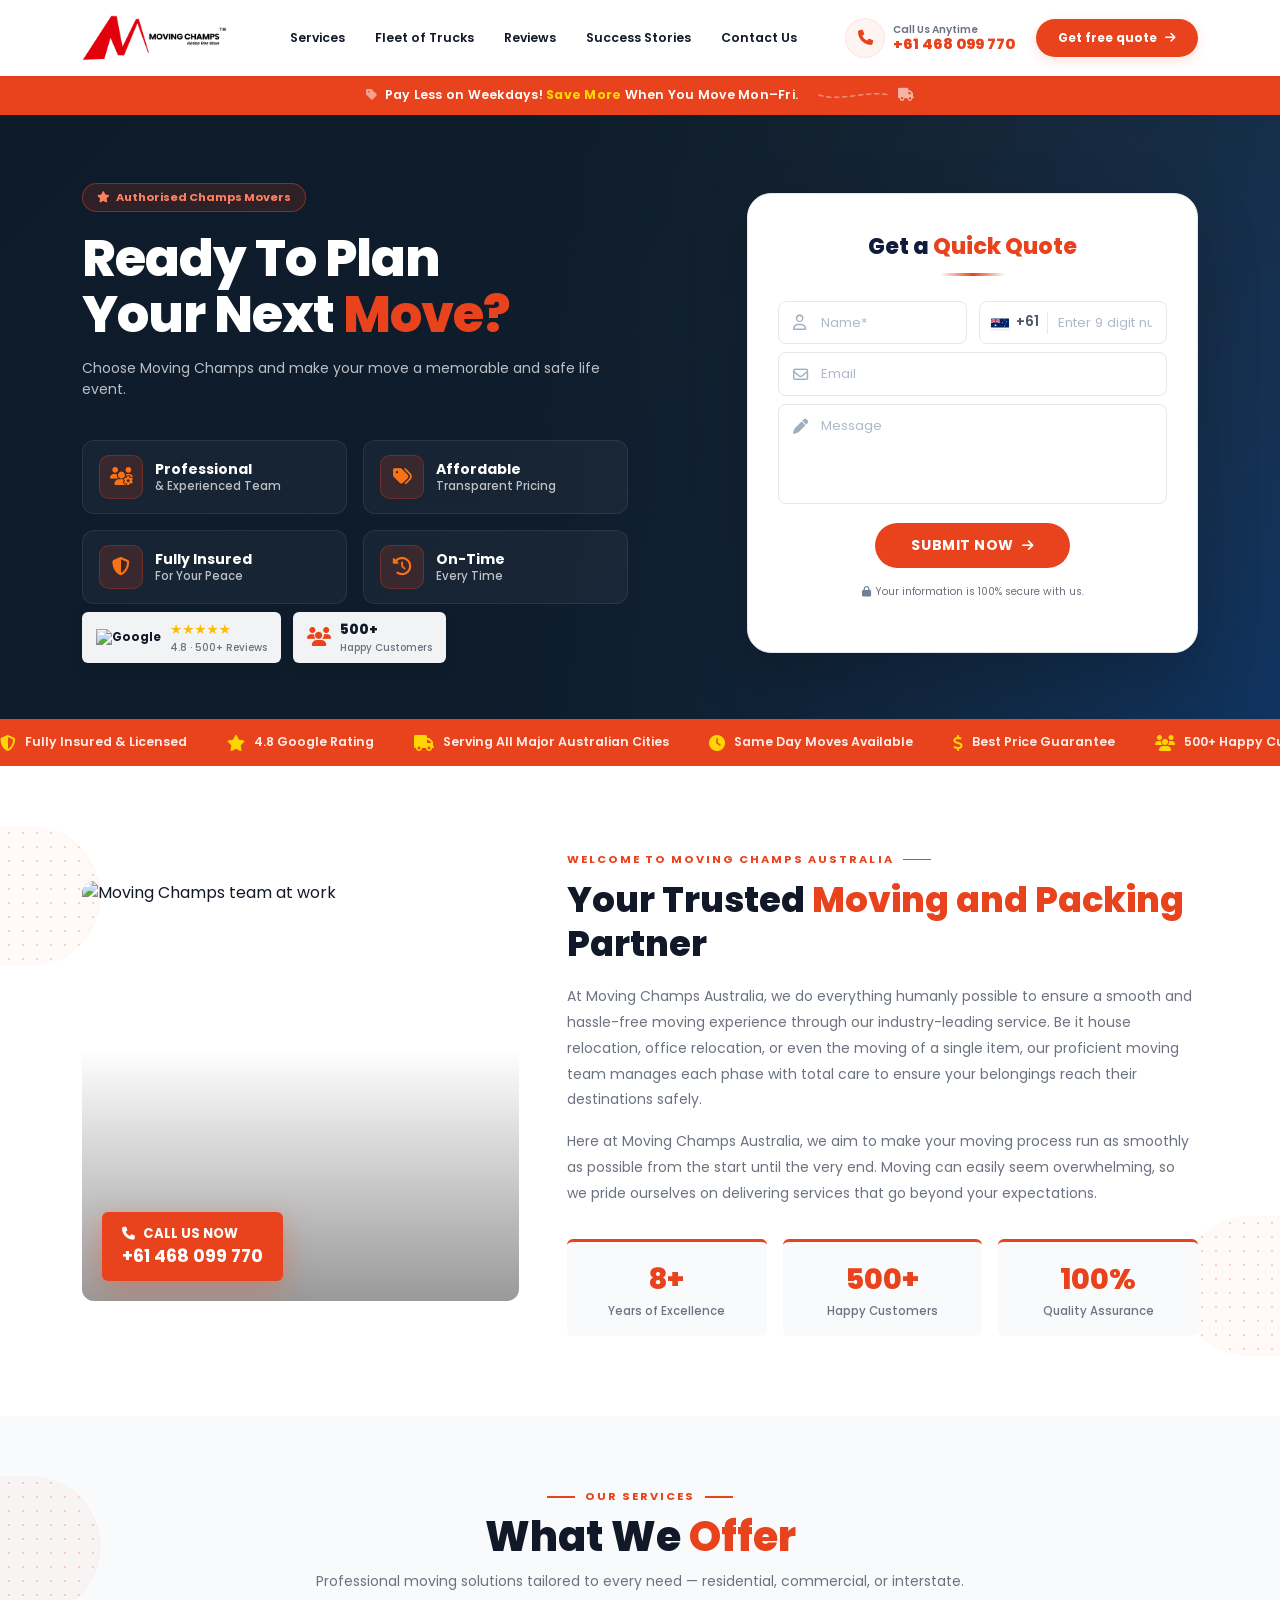
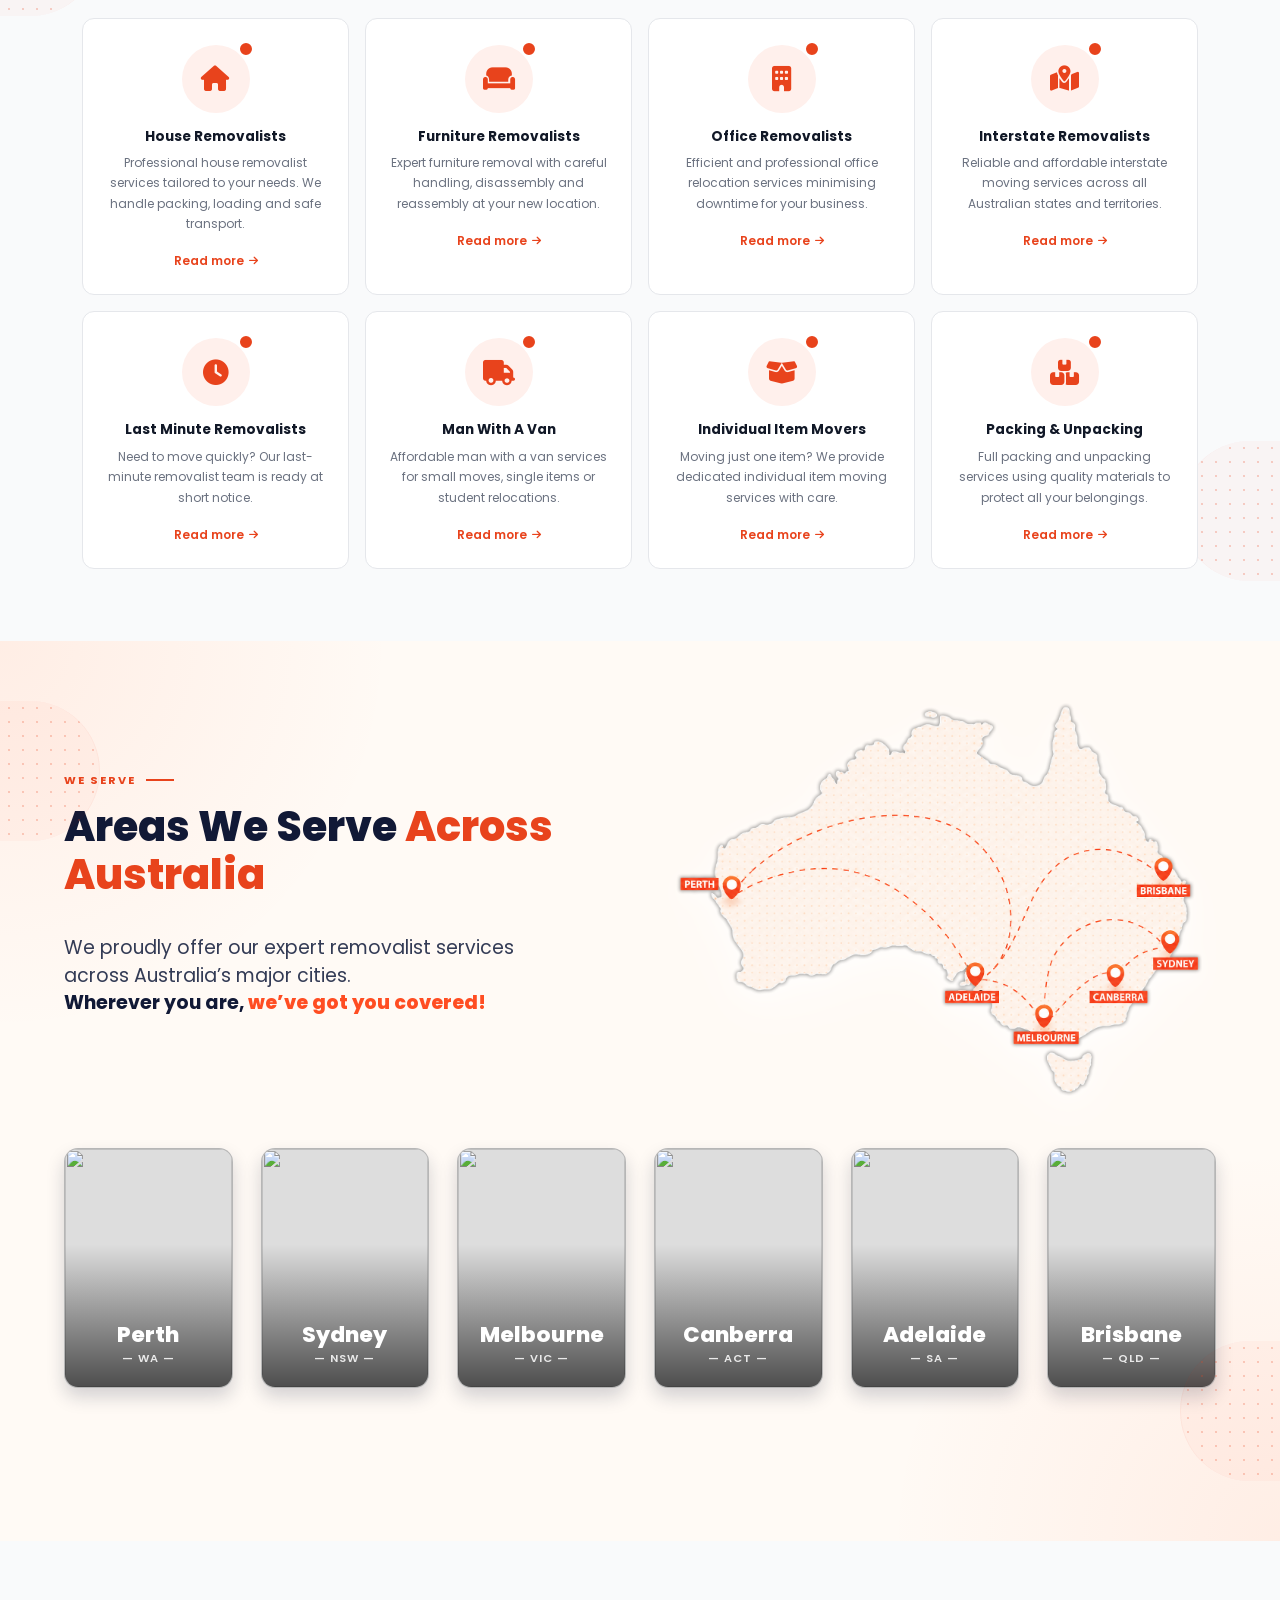
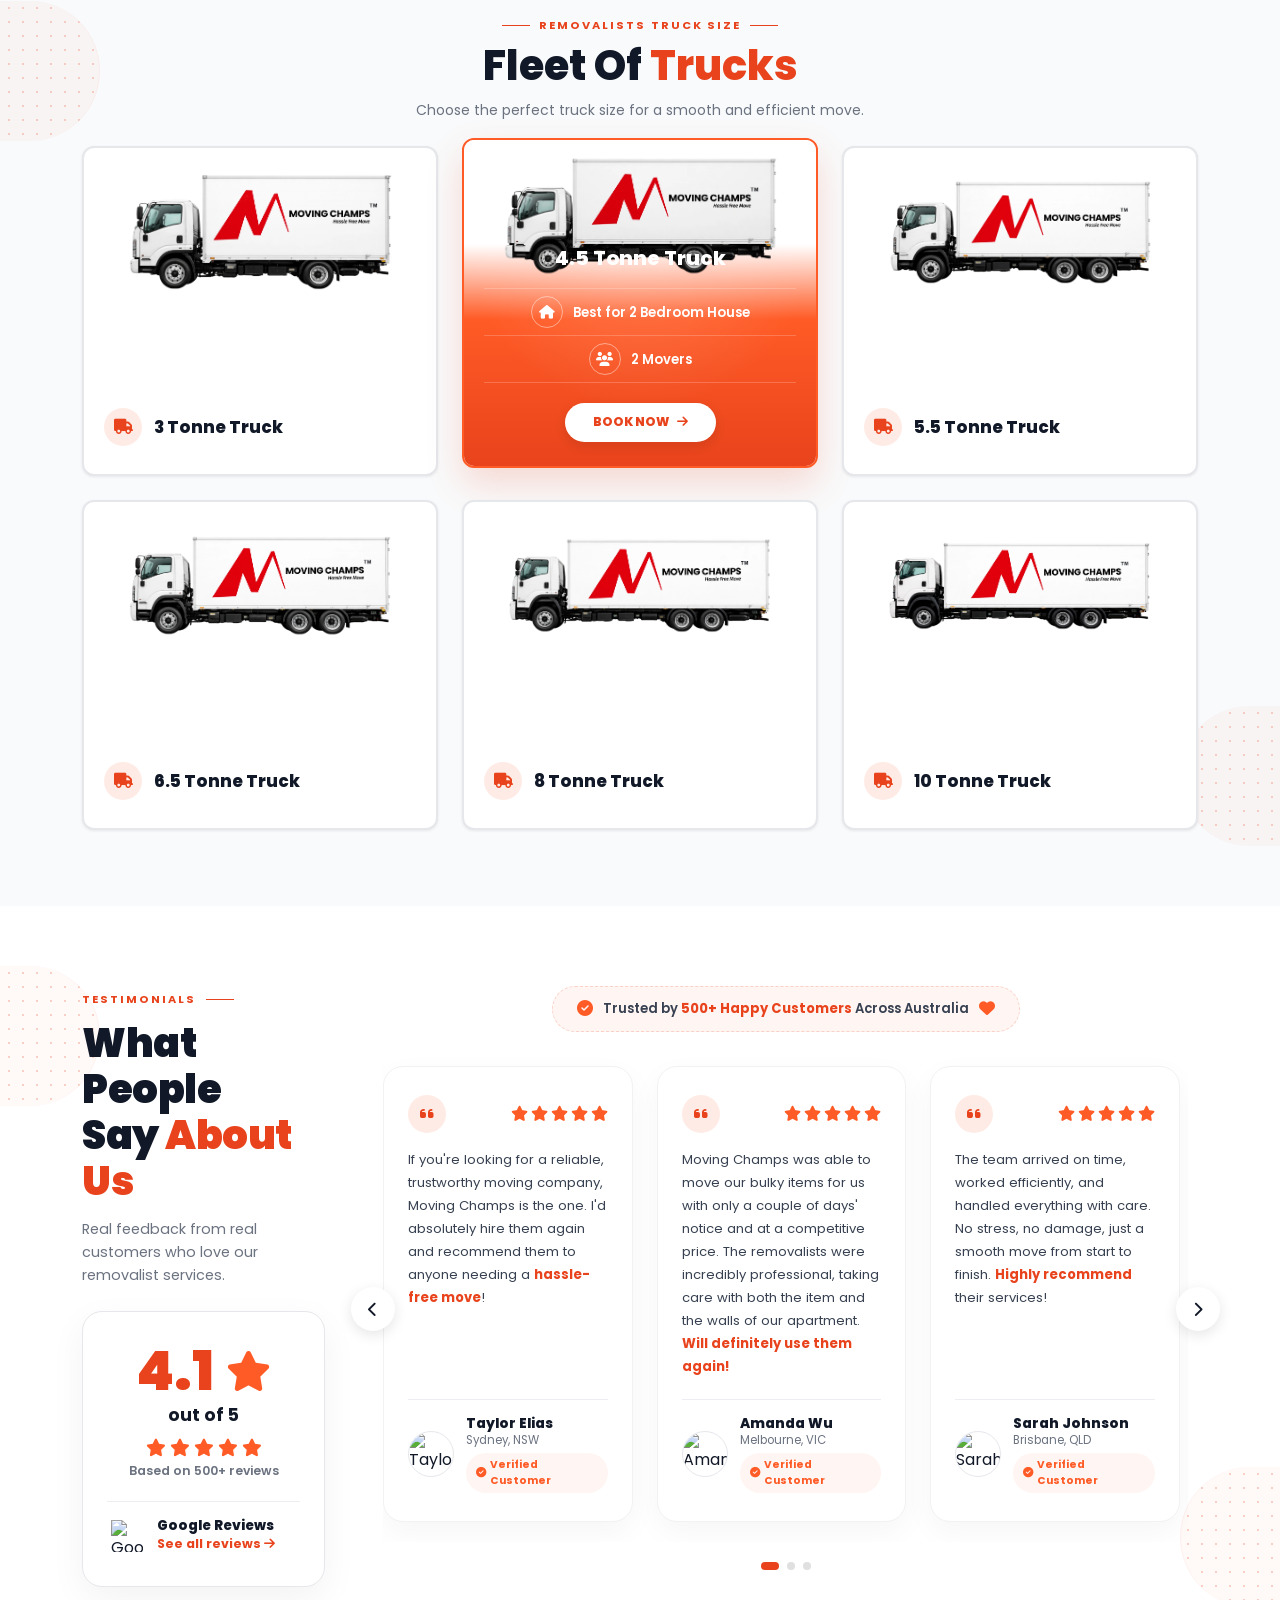
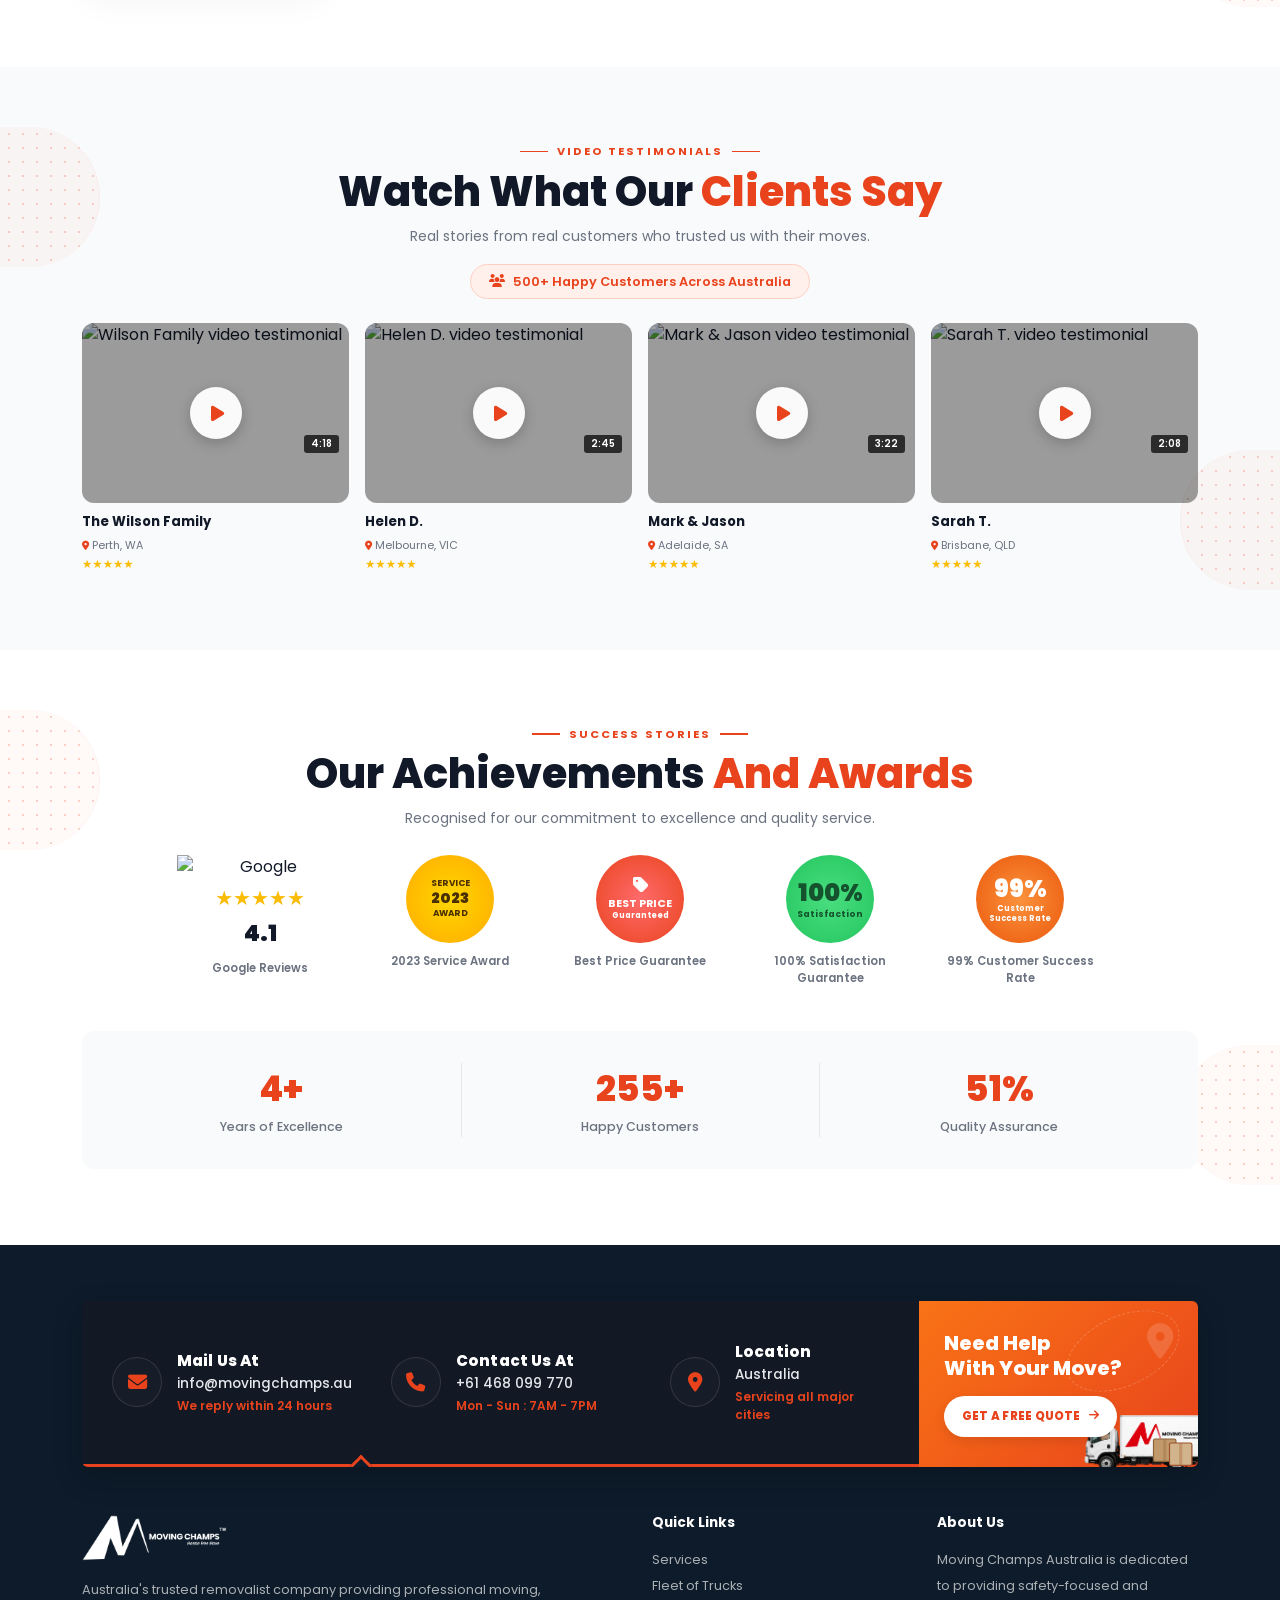
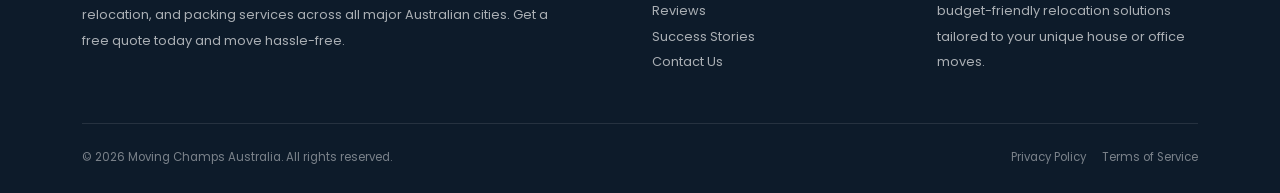
==== index.html @ 4d4d88d2 "Initial commit of static website for GitHub Pages" ====
<!DOCTYPE html>
<html lang="en" data-bs-theme="light">

<head>
  <meta charset="UTF-8">
  <meta name="viewport" content="width=device-width, initial-scale=1.0">
  <meta name="description" content="Moving Champs Australia – Professional removalists across all major Australian cities. Get a free quote today.">

  <title>Moving Champs Australia – Your Trusted Moving &amp; Packing Partner</title>

  <!-- Bootstrap 5.3.3 -->
  <link rel="stylesheet" href="https://cdnjs.cloudflare.com/ajax/libs/bootstrap/5.3.3/css/bootstrap.min.css">
  <!-- Font Awesome 6.5.2 -->
  <link rel="stylesheet" href="https://cdnjs.cloudflare.com/ajax/libs/font-awesome/6.5.2/css/all.min.css">
  <!-- Google Fonts -->
  <link rel="preconnect" href="https://fonts.googleapis.com">
  <link rel="preconnect" href="https://fonts.gstatic.com" crossorigin>
  <link
    href="https://fonts.googleapis.com/css2?family=Poppins:wght@300;400;500;600;700;800;900&family=Dancing+Script:wght@700&display=swap"
    rel="stylesheet">
  <!-- Site Stylesheet -->
  <link rel="stylesheet" href="assets/styles.css?v=1781495757">
</head>

<body>

  <!-- ── MAIN NAVBAR ───────────────────────────────────────── -->
  <nav class="navbar navbar-expand-lg site-nav" id="siteNav">
    <div class="container">

      <!-- Brand -->
      <a class="navbar-brand" href="index.html" aria-label="Moving Champs Home">
        <img src="assets/images/logo.png" alt="Moving Champs" class="site-logo">
      </a>

      <!-- Mobile toggler -->
      <button class="navbar-toggler border-0 shadow-none" type="button" data-bs-toggle="collapse"
        data-bs-target="#mainNav" aria-controls="mainNav" aria-expanded="false" aria-label="Toggle navigation">
        <span class="navbar-toggler-icon"></span>
      </button>

      <!-- Nav links -->
      <div class="collapse navbar-collapse" id="mainNav">
        <ul class="navbar-nav mx-auto gap-1">
          <li class="nav-item">
            <a class="nav-link" href="#services">Services</a>
          </li>
          <li class="nav-item"><a class="nav-link" href="#fleet">Fleet of Trucks</a></li>
          <li class="nav-item"><a class="nav-link" href="#reviews">Reviews</a></li>
          <li class="nav-item"><a class="nav-link" href="#success-stories">Success Stories</a></li>
          <li class="nav-item"><a class="nav-link" href="contact.html">Contact Us</a></li>
        </ul>

        <!-- Phone + CTA Widget -->
        <div class="d-flex align-items-center gap-3 mt-3 mt-lg-0">
          <!-- Phone widget -->
          <div class="nav-phone-widget d-flex align-items-center gap-2">
            <div class="phone-circle">
              <i class="fa-solid fa-phone"></i>
            </div>
            <div class="phone-details">
              <span class="phone-label">Call Us Anytime</span>
              <a href="tel:+61468099770" class="phone-number">+61 468 099 770</a>
            </div>
          </div>

          <!-- Get quote button -->
          <a href="#" class="btn-nav-quote">
            Get free quote <i class="fa-solid fa-arrow-right"></i>
          </a>
        </div>
      </div>

    </div>
  </nav>

  <!-- ── TOP ANNOUNCEMENT BAR ──────────────────────────────── -->
  <div class="top-bar">
    <div class="container d-flex justify-content-center align-items-center gap-3 position-relative">
      <div class="announcement-text d-flex align-items-center gap-2">
        <i class="fa-solid fa-tag text-white-50"></i>
        <span>Pay Less on Weekdays! <span class="highlight">Save More</span> When You Move Mon–Fri.</span>
      </div>
      <div class="announcement-truck-trail d-none d-md-flex align-items-center">
        <svg width="80" height="15" viewBox="0 0 80 15" fill="none" xmlns="http://www.w3.org/2000/svg">
          <path d="M5,7 C25,14 55,2 75,7" stroke="rgba(255,255,255,0.4)" stroke-width="1.5" stroke-linecap="round"
            stroke-dasharray="4 4" />
        </svg>
        <i class="fa-solid fa-truck text-white ms-1" style="font-size: 0.8rem; opacity: 0.6;"></i>
      </div>
    </div>
  </div>
<!-- ── HERO ── -->
<section class="hero" aria-label="Hero">
  <div class="container">
    <div class="row align-items-center g-4">
      <!-- Left column -->
      <div class="col-lg-6">
        <div class="hero-badge"><i class="fas fa-star"></i> Authorised Champs Movers</div>
        <h1 class="hero-title">Ready To Plan<br>Your Next <span class="accent">Move?</span></h1>
        <p class="hero-subtitle">Choose Moving Champs and make your move a memorable and safe life event.</p>

        <!-- Features Row at the Bottom -->
        <div class="hero-features-row ">
          <div class="row g-3 mb-2">
            <!-- Feature 1: Professional -->
            <div class="col-12 col-sm-6">
              <div class="hero-feature-card">
                <div class="feature-card-icon"><i class="fa-solid fa-users-gear"></i></div>
                <div class="feature-card-text">
                  <span class="feature-title">Professional</span>
                  <span class="feature-sub">&amp; Experienced Team</span>
                </div>
              </div>
            </div>

            <!-- Feature 2: Affordable -->
            <div class="col-12 col-sm-6">
              <div class="hero-feature-card">
                <div class="feature-card-icon"><i class="fa-solid fa-tags"></i></div>
                <div class="feature-card-text">
                  <span class="feature-title">Affordable</span>
                  <span class="feature-sub">Transparent Pricing</span>
                </div>
              </div>
            </div>

            <!-- Feature 3: Fully Insured -->
            <div class="col-12 col-sm-6">
              <div class="hero-feature-card">
                <div class="feature-card-icon"><i class="fa-solid fa-shield-halved"></i></div>
                <div class="feature-card-text">
                  <span class="feature-title">Fully Insured</span>
                  <span class="feature-sub">For Your Peace</span>
                </div>
              </div>
            </div>

            <!-- Feature 4: On-Time -->
            <div class="col-12 col-sm-6">
              <div class="hero-feature-card">
                <div class="feature-card-icon"><i class="fa-solid fa-clock-rotate-left"></i></div>
                <div class="feature-card-text">
                  <span class="feature-title">On-Time</span>
                  <span class="feature-sub">Every Time</span>
                </div>
              </div>
            </div>
          </div>
        </div>

        <div class="hero-badges-row">
          <div class="g-badge">
            <img
              src="https://upload.wikimedia.org/wikipedia/commons/thumb/2/2f/Google_2015_logo.svg/120px-Google_2015_logo.svg.png"
              height="17" alt="Google" loading="lazy">
            <div>
              <div class="stars">★★★★★</div>
              <div class="label">4.8 · 500+ Reviews</div>
            </div>
          </div>
          <div class="g-badge">
            <i class="fas fa-users" style="color:var(--clr-primary);font-size:1.2rem;"></i>
            <div>
              <div style="font-size:.85rem;font-weight:800;">500+</div>
              <div class="label">Happy Customers</div>
            </div>
          </div>
        </div>
      </div>

      <!-- Quote card -->
      <div class="col-lg-5 offset-lg-1">
        <div class="quote-card">
          <div class="quote-card-title">Get a <span>Quick Quote</span></div>

          <div class="q-grid-2 mb-2">
            <!-- Name Field -->
            <div class="q-input-group">
              <span class="q-icon"><i class="fa-regular fa-user"></i></span>
              <input type="text" class="q-field" placeholder="Name*" required>
            </div>

            <!-- Phone Field with prefix -->
            <div class="q-input-group q-phone-group">
              <div class="q-phone-prefix">
                <img class="country-flag" src="assets/images/flag-au.svg" alt="AU" width="18" height="12">
                <span class="country-code">+61</span>
              </div>
              <input type="tel" class="q-field" placeholder="Enter 9 digit number" required>
            </div>
          </div>

          <!-- Email Field -->
          <div class="q-input-group mb-2">
            <span class="q-icon"><i class="fa-regular fa-envelope"></i></span>
            <input type="email" class="q-field" placeholder="Email">
          </div>

          <!-- Message Field -->
          <div class="q-input-group q-textarea-group mb-2">
            <span class="q-icon"><i class="fa-solid fa-pen"></i></span>
            <textarea class="q-field q-textarea" placeholder="Message"></textarea>
          </div>

          <!-- Submit Button Centered -->
          <div style="text-align: center; margin-top: 15px;">
            <button class="btn-submit">SUBMIT NOW <i class="fa-solid fa-arrow-right"></i></button>
          </div>

          <p class="form-note mt-3"><i class="fa-solid fa-lock me-1"></i>Your information is 100% secure with us.</p>
        </div>
      </div>
    </div><!-- /.row -->



  </div>
</section><!-- ── TRUST STRIP (marquee) ── -->
<div class="trust-strip" aria-hidden="true">
  <div class="trust-strip-inner" id="trustStrip">
    <span class="trust-item"><i class="fas fa-shield-alt"></i> Fully Insured &amp; Licensed</span>
    <span class="trust-item"><i class="fas fa-star"></i> 4.8 Google Rating</span>
    <span class="trust-item"><i class="fas fa-truck"></i> Serving All Major Australian Cities</span>
    <span class="trust-item"><i class="fas fa-clock"></i> Same Day Moves Available</span>
    <span class="trust-item"><i class="fas fa-dollar-sign"></i> Best Price Guarantee</span>
    <span class="trust-item"><i class="fas fa-users"></i> 500+ Happy Customers</span>
    <span class="trust-item"><i class="fas fa-calendar-check"></i> 8+ Years of Excellence</span>
    <!-- duplicate for seamless loop -->
    <span class="trust-item"><i class="fas fa-shield-alt"></i> Fully Insured &amp; Licensed</span>
    <span class="trust-item"><i class="fas fa-star"></i> 4.8 Google Rating</span>
    <span class="trust-item"><i class="fas fa-truck"></i> Serving All Major Australian Cities</span>
    <span class="trust-item"><i class="fas fa-clock"></i> Same Day Moves Available</span>
    <span class="trust-item"><i class="fas fa-dollar-sign"></i> Best Price Guarantee</span>
    <span class="trust-item"><i class="fas fa-users"></i> 500+ Happy Customers</span>
    <span class="trust-item"><i class="fas fa-calendar-check"></i> 8+ Years of Excellence</span>
  </div>
</div>

<!-- ── ABOUT ── -->
<section class="about-section" id="about">
  <div class="container">
    <div class="row align-items-center g-5">
      <div class="col-lg-5 reveal">
        <div class="about-img-wrap">
          <img src="https://images.unsplash.com/photo-1600518464441-9154a4dea21b?w=700&q=80" alt="Moving Champs team at work" loading="lazy">
          <div class="about-img-overlay"></div>
          <div class="call-badge">
            <i class="fas fa-phone me-2"></i>CALL US NOW<br>
            <span>+61 468 099 770</span>
          </div>
        </div>
      </div>
 
      <div class="col-lg-7 reveal reveal-delay-1">
        <div class="about-eyebrow">Welcome to Moving Champs Australia</div>
        <h2 class="about-title">Your Trusted <span>Moving and Packing</span> Partner</h2>
        <p class="about-text mb-3">At Moving Champs Australia, we do everything humanly possible to ensure a smooth and hassle-free moving experience through our industry-leading service. Be it house relocation, office relocation, or even the moving of a single item, our proficient moving team manages each phase with total care to ensure your belongings reach their destinations safely.</p>
        <p class="about-text">Here at Moving Champs Australia, we aim to make your moving process run as smoothly as possible from the start until the very end. Moving can easily seem overwhelming, so we pride ourselves on delivering services that go beyond your expectations.</p>
 
        <div class="row g-3 mt-3">
          <div class="col-4">
            <div class="about-stat">
              <div class="about-stat-num">8+</div>
              <div class="about-stat-label">Years of Excellence</div>
            </div>
          </div>
          <div class="col-4">
            <div class="about-stat">
              <div class="about-stat-num">500+</div>
              <div class="about-stat-label">Happy Customers</div>
            </div>
          </div>
          <div class="col-4">
            <div class="about-stat">
              <div class="about-stat-num">100%</div>
              <div class="about-stat-label">Quality Assurance</div>
            </div>
          </div>
        </div>
      </div>
    </div>
  </div>
</section>


<!-- ── SERVICES ── -->
<section class="services-section" id="services">
  <div class="container">
    <div class="eyebrow mb-2 reveal">OUR SERVICES</div>
    <h2 class="section-heading text-center mb-2 reveal reveal-delay-1">What We <span style="color:var(--clr-primary);">Offer</span></h2>
    <p class="section-sub text-center mb-4 reveal reveal-delay-2">Professional moving solutions tailored to every need — residential, commercial, or interstate.</p>
 
    <div class="row g-3">
      <div class="col-6 col-md-3 reveal reveal-delay-1">
        <div class="service-card">
          <div class="service-icon-wrap"><i class="fas fa-home"></i></div>
          <h6>House Removalists</h6>
          <p>Professional house removalist services tailored to your needs. We handle packing, loading and safe transport.</p>
          <a href="#" class="read-more">Read more <i class="fas fa-arrow-right"></i></a>
        </div>
      </div>
      <div class="col-6 col-md-3 reveal reveal-delay-2">
        <div class="service-card">
          <div class="service-icon-wrap"><i class="fas fa-couch"></i></div>
          <h6>Furniture Removalists</h6>
          <p>Expert furniture removal with careful handling, disassembly and reassembly at your new location.</p>
          <a href="#" class="read-more">Read more <i class="fas fa-arrow-right"></i></a>
        </div>
      </div>
      <div class="col-6 col-md-3 reveal reveal-delay-3">
        <div class="service-card">
          <div class="service-icon-wrap"><i class="fas fa-building"></i></div>
          <h6>Office Removalists</h6>
          <p>Efficient and professional office relocation services minimising downtime for your business.</p>
          <a href="#" class="read-more">Read more <i class="fas fa-arrow-right"></i></a>
        </div>
      </div>
      <div class="col-6 col-md-3 reveal reveal-delay-4">
        <div class="service-card">
          <div class="service-icon-wrap"><i class="fas fa-map-marked-alt"></i></div>
          <h6>Interstate Removalists</h6>
          <p>Reliable and affordable interstate moving services across all Australian states and territories.</p>
          <a href="#" class="read-more">Read more <i class="fas fa-arrow-right"></i></a>
        </div>
      </div>
      <div class="col-6 col-md-3 reveal reveal-delay-1">
        <div class="service-card">
          <div class="service-icon-wrap"><i class="fas fa-clock"></i></div>
          <h6>Last Minute Removalists</h6>
          <p>Need to move quickly? Our last-minute removalist team is ready at short notice.</p>
          <a href="#" class="read-more">Read more <i class="fas fa-arrow-right"></i></a>
        </div>
      </div>
      <div class="col-6 col-md-3 reveal reveal-delay-2">
        <div class="service-card">
          <div class="service-icon-wrap"><i class="fas fa-truck"></i></div>
          <h6>Man With A Van</h6>
          <p>Affordable man with a van services for small moves, single items or student relocations.</p>
          <a href="#" class="read-more">Read more <i class="fas fa-arrow-right"></i></a>
        </div>
      </div>
      <div class="col-6 col-md-3 reveal reveal-delay-3">
        <div class="service-card">
          <div class="service-icon-wrap"><i class="fas fa-box-open"></i></div>
          <h6>Individual Item Movers</h6>
          <p>Moving just one item? We provide dedicated individual item moving services with care.</p>
          <a href="#" class="read-more">Read more <i class="fas fa-arrow-right"></i></a>
        </div>
      </div>
      <div class="col-6 col-md-3 reveal reveal-delay-4">
        <div class="service-card">
          <div class="service-icon-wrap"><i class="fas fa-boxes"></i></div>
          <h6>Packing &amp; Unpacking</h6>
          <p>Full packing and unpacking services using quality materials to protect all your belongings.</p>
          <a href="#" class="read-more">Read more <i class="fas fa-arrow-right"></i></a>
        </div>
      </div>
    </div>
  </div>
</section>


<!-- ── AREAS WE SERVE ── -->
<section class="areas-section">
  <div class="top">
    <div>
      <div class="areas-eyebrow">WE SERVE</div>

      <h2 class="areas-title">
        Areas We Serve <span style="color:var(--clr-primary);">Across Australia</span>
      </h2>

      <p class="desc">
        We proudly offer our expert removalist services<br>
        across Australia’s major cities.<br>
        <b>Wherever you are, <span>we’ve got you covered!</span></b>
      </p>
    </div>

    <div class="map-wrap">

      <img src="./assets/images/austrailiamap.png">
    </div>
  </div>

  <div class="cards">
    <a href="perth.html" class="card">
      <img src="https://images.unsplash.com/photo-1545044846-351ba102b6d5?auto=format&amp;fit=crop&amp;w=500&amp;q=80">
      <div class="icon"><i class="fa-solid fa-bridge"></i></div>
      <div class="card-content">
        <h3>Perth</h3>
        <p>— WA —</p>
      </div>
    </a>

    <a href="sydney.html" class="card">
      <img
        src="https://images.unsplash.com/photo-1506973035872-a4ec16b8e8d9?auto=format&amp;fit=crop&amp;w=500&amp;q=80">
      <div class="icon"><i class="fa-solid fa-landmark"></i></div>
      <div class="card-content">
        <h3>Sydney</h3>
        <p>— NSW —</p>
      </div>
    </a>

    <a href="melbourne.html" class="card">
      <img src="https://images.unsplash.com/photo-1545044846-351ba102b6d5?auto=format&amp;fit=crop&amp;w=500&amp;q=80">
      <div class="icon"><i class="fa-solid fa-city"></i></div>
      <div class="card-content">
        <h3>Melbourne</h3>
        <p>— VIC —</p>
      </div>
    </a>

    <a href="canberra.html" class="card">
      <img
        src="https://images.unsplash.com/photo-1599202144091-3d3a82f1f0c5?auto=format&amp;fit=crop&amp;w=500&amp;q=80">
      <div class="icon"><i class="fa-solid fa-building-columns"></i></div>
      <div class="card-content">
        <h3>Canberra</h3>
        <p>— ACT —</p>
      </div>
    </a>

    <a href="adelaide.html" class="card">
      <img
        src="https://images.unsplash.com/photo-1583821017783-4333717df070?auto=format&amp;fit=crop&amp;w=500&amp;q=80">
      <div class="icon"><i class="fa-solid fa-building-columns"></i></div>
      <div class="card-content">
        <h3>Adelaide</h3>
        <p>— SA —</p>
      </div>
    </a>

    <a href="brisbane.html" class="card">
      <img
        src="https://images.unsplash.com/photo-1566734904496-9309bb1798da?auto=format&amp;fit=crop&amp;w=500&amp;q=80">
      <div class="icon"><i class="fa-solid fa-bridge"></i></div>
      <div class="card-content">
        <h3>Brisbane</h3>
        <p>— QLD —</p>
      </div>
    </a>
  </div>
</section>

<!-- ── FLEET OF TRUCKS ── -->
<section class="fleet-section" id="fleet">
  <div class="container">
    <div class="eyebrow mb-2 reveal">REMOVALISTS TRUCK SIZE</div>
    <h2 class="section-heading text-center mb-2 reveal reveal-delay-1">Fleet Of <span style="color:var(--clr-primary);">Trucks</span></h2>
    <p class="section-sub text-center mb-4 reveal reveal-delay-2">Choose the perfect truck size for a smooth and efficient move.</p>
 
    <div class="row g-4 justify-content-center">
      <!-- 3 Tonne Truck -->
      <div class="col-12 col-md-6 col-lg-4 reveal reveal-delay-1">
        <div class="truck-card" onclick="selectTruck(this)">
          <div class="truck-img-wrapper">
            <img src="./assets/images/3.5-tonne.webp" class="truck-img" alt="3 Tonne Truck" loading="lazy">
          </div>
          
          <div class="truck-inactive-content">
            <div class="truck-badge"><i class="fas fa-truck"></i></div>
            <h6>3 Tonne Truck</h6>
          </div>

          <div class="truck-active-content">
            <h6>3 Tonne Truck</h6>
            <div class="truck-details-list">
              <div class="truck-detail-item">
                <div class="truck-detail-icon"><i class="fas fa-home"></i></div>
                <span>Best for 1-2 Bedroom Apartment</span>
              </div>
              <div class="truck-detail-item">
                <div class="truck-detail-icon"><i class="fas fa-users"></i></div>
                <span>2 Movers</span>
              </div>
            </div>
            <a href="#" class="btn-book-now">BOOK NOW <i class="fas fa-arrow-right"></i></a>
          </div>
        </div>
      </div>

      <!-- 4.5 Tonne Truck -->
      <div class="col-12 col-md-6 col-lg-4 reveal reveal-delay-2">
        <div class="truck-card active" onclick="selectTruck(this)">
          <div class="truck-img-wrapper">
            <img src="./assets/images/4.5-tonne.webp" class="truck-img" alt="4.5 Tonne Truck" loading="lazy">
          </div>
          
          <div class="truck-inactive-content">
            <div class="truck-badge"><i class="fas fa-truck"></i></div>
            <h6>4.5 Tonne Truck</h6>
          </div>

          <div class="truck-active-content">
            <h6>4.5 Tonne Truck</h6>
            <div class="truck-details-list">
              <div class="truck-detail-item">
                <div class="truck-detail-icon"><i class="fas fa-home"></i></div>
                <span>Best for 2 Bedroom House</span>
              </div>
              <div class="truck-detail-item">
                <div class="truck-detail-icon"><i class="fas fa-users"></i></div>
                <span>2 Movers</span>
              </div>
            </div>
            <a href="#" class="btn-book-now">BOOK NOW <i class="fas fa-arrow-right"></i></a>
          </div>
        </div>
      </div>

      <!-- 5.5 Tonne Truck -->
      <div class="col-12 col-md-6 col-lg-4 reveal reveal-delay-3">
        <div class="truck-card" onclick="selectTruck(this)">
          <div class="truck-img-wrapper">
            <img src="./assets/images/5.5-tonne.webp" class="truck-img" alt="5.5 Tonne Truck" loading="lazy">
          </div>
          
          <div class="truck-inactive-content">
            <div class="truck-badge"><i class="fas fa-truck"></i></div>
            <h6>5.5 Tonne Truck</h6>
          </div>

          <div class="truck-active-content">
            <h6>5.5 Tonne Truck</h6>
            <div class="truck-details-list">
              <div class="truck-detail-item">
                <div class="truck-detail-icon"><i class="fas fa-home"></i></div>
                <span>Best for 2-3 Bedroom House</span>
              </div>
              <div class="truck-detail-item">
                <div class="truck-detail-icon"><i class="fas fa-users"></i></div>
                <span>2-3 Movers</span>
              </div>
            </div>
            <a href="#" class="btn-book-now">BOOK NOW <i class="fas fa-arrow-right"></i></a>
          </div>
        </div>
      </div>

      <!-- 6.5 Tonne Truck -->
      <div class="col-12 col-md-6 col-lg-4 reveal reveal-delay-4">
        <div class="truck-card" onclick="selectTruck(this)">
          <div class="truck-img-wrapper">
            <img src="./assets/images/6.5-tonne.webp" class="truck-img" alt="6.5 Tonne Truck" loading="lazy">
          </div>
          
          <div class="truck-inactive-content">
            <div class="truck-badge"><i class="fas fa-truck"></i></div>
            <h6>6.5 Tonne Truck</h6>
          </div>

          <div class="truck-active-content">
            <h6>6.5 Tonne Truck</h6>
            <div class="truck-details-list">
              <div class="truck-detail-item">
                <div class="truck-detail-icon"><i class="fas fa-home"></i></div>
                <span>Best for 3 Bedroom House</span>
              </div>
              <div class="truck-detail-item">
                <div class="truck-detail-icon"><i class="fas fa-users"></i></div>
                <span>3 Movers</span>
              </div>
            </div>
            <a href="#" class="btn-book-now">BOOK NOW <i class="fas fa-arrow-right"></i></a>
          </div>
        </div>
      </div>

      <!-- 8 Tonne Truck -->
      <div class="col-12 col-md-6 col-lg-4 reveal reveal-delay-1">
        <div class="truck-card" onclick="selectTruck(this)">
          <div class="truck-img-wrapper">
            <img src="./assets/images/8.5-tonne.webp" class="truck-img" alt="8 Tonne Truck" loading="lazy">
          </div>
          
          <div class="truck-inactive-content">
            <div class="truck-badge"><i class="fas fa-truck"></i></div>
            <h6>8 Tonne Truck</h6>
          </div>

          <div class="truck-active-content">
            <h6>8 Tonne Truck</h6>
            <div class="truck-details-list">
              <div class="truck-detail-item">
                <div class="truck-detail-icon"><i class="fas fa-home"></i></div>
                <span>Best for 4 Bedroom House</span>
              </div>
              <div class="truck-detail-item">
                <div class="truck-detail-icon"><i class="fas fa-users"></i></div>
                <span>3-4 Movers</span>
              </div>
            </div>
            <a href="#" class="btn-book-now">BOOK NOW <i class="fas fa-arrow-right"></i></a>
          </div>
        </div>
      </div>

      <!-- 10 Tonne Truck -->
      <div class="col-12 col-md-6 col-lg-4 reveal reveal-delay-2">
        <div class="truck-card" onclick="selectTruck(this)">
          <div class="truck-img-wrapper">
            <img src="./assets/images/10.5-tonne.webp" class="truck-img" alt="10 Tonne Truck" loading="lazy">
          </div>
          
          <div class="truck-inactive-content">
            <div class="truck-badge"><i class="fas fa-truck"></i></div>
            <h6>10 Tonne Truck</h6>
          </div>

          <div class="truck-active-content">
            <h6>10 Tonne Truck</h6>
            <div class="truck-details-list">
              <div class="truck-detail-item">
                <div class="truck-detail-icon"><i class="fas fa-home"></i></div>
                <span>Best for 4+ Bedroom House</span>
              </div>
              <div class="truck-detail-item">
                <div class="truck-detail-icon"><i class="fas fa-users"></i></div>
                <span>4 Movers</span>
              </div>
            </div>
            <a href="#" class="btn-book-now">BOOK NOW <i class="fas fa-arrow-right"></i></a>
          </div>
        </div>
      </div>
    </div>
  </div>
</section>


<!-- ── REVIEWS ── -->
<section class="reviews-section" id="reviews">
  <div class="container">
    <div class="row align-items-start g-5">
      <!-- Left side: Headings and Rating summary -->
      <div class="col-lg-4 col-xl-3 reveal">
        <div class="testimonials-eyebrow">TESTIMONIALS</div>
        <h2 class="section-heading-custom">What People<br>Say <span class="accent-text">About Us</span></h2>
        <p class="section-sub-custom">Real feedback from real customers who love our removalist services.</p>

        <div class="reviews-rating-card mt-4">
          <div class="rating-header">
            <span class="rating-num">4.1</span>
            <i class="fa-solid fa-star rating-star-icon"></i>
          </div>
          <div class="rating-scale">out of 5</div>
          <div class="rating-stars">
            <i class="fa-solid fa-star"></i>
            <i class="fa-solid fa-star"></i>
            <i class="fa-solid fa-star"></i>
            <i class="fa-solid fa-star"></i>
            <i class="fa-solid fa-star"></i>
          </div>
          <div class="rating-count">Based on 500+ reviews</div>
          <hr class="rating-divider">
          <div class="rating-google-row">
            <img class="google-icon" src="https://upload.wikimedia.org/wikipedia/commons/c/c1/Google_%22G%22_logo.svg"
              alt="Google logo">
            <div class="google-text-col">
              <span class="google-label">Google Reviews</span>
              <a href="#" class="google-link">See all reviews <i class="fa-solid fa-arrow-right"></i></a>
            </div>
          </div>
        </div>
      </div>

      <!-- Right side: Badge and Testimonial Cards Carousel -->
      <div class="col-lg-8 col-xl-9 reveal reveal-delay-1">
        <!-- Center top trusted badge -->
        <div class="trusted-badge-wrapper text-center mb-4">
          <div class="trusted-badge">
            <span class="badge-icon-left"><i class="fa-solid fa-circle-check"></i></span>
            <span>Trusted by <strong class="orange-text">500+ Happy Customers</strong> Across Australia</span>
            <span class="badge-icon-right"><i class="fa-solid fa-heart"></i></span>
          </div>
        </div>

        <!-- Carousel Wrapper -->
        <div class="carousel-container-custom">
          <!-- Navigation Arrows -->
          <button class="carousel-nav-btn prev-btn" aria-label="Previous Review">
            <i class="fa-solid fa-chevron-left"></i>
          </button>
          <button class="carousel-nav-btn next-btn" aria-label="Next Review">
            <i class="fa-solid fa-chevron-right"></i>
          </button>

          <!-- Cards Row -->
          <div class="reviews-slider-row">
            <!-- Review 1: Taylor -->
            <div class="review-slide-card">
              <div class="review-card-header">
                <div class="quote-icon"><i class="fa-solid fa-quote-left"></i></div>
                <div class="card-stars">
                  <i class="fa-solid fa-star"></i>
                  <i class="fa-solid fa-star"></i>
                  <i class="fa-solid fa-star"></i>
                  <i class="fa-solid fa-star"></i>
                  <i class="fa-solid fa-star"></i>
                </div>
              </div>
              <p class="review-card-text">
                If you're looking for a reliable, trustworthy moving company, Moving Champs is the one. I'd absolutely
                hire them again and recommend them to anyone needing a <span class="highlight-orange">hassle-free
                  move</span>!
              </p>
              <hr class="review-card-divider">
              <div class="reviewer-info-row">
                <img class="reviewer-avatar-img"
                  src="https://images.unsplash.com/photo-1500648767791-00dcc994a43e?w=100&h=100&fit=crop&crop=face"
                  alt="Taylor Elias">
                <div class="reviewer-meta">
                  <div class="reviewer-name-txt">Taylor Elias</div>
                  <div class="reviewer-loc-txt">Sydney, NSW</div>
                  <div class="verified-tag">
                    <i class="fa-solid fa-circle-check"></i> Verified Customer
                  </div>
                </div>
              </div>
            </div>

            <!-- Review 2: Amanda -->
            <div class="review-slide-card">
              <div class="review-card-header">
                <div class="quote-icon"><i class="fa-solid fa-quote-left"></i></div>
                <div class="card-stars">
                  <i class="fa-solid fa-star"></i>
                  <i class="fa-solid fa-star"></i>
                  <i class="fa-solid fa-star"></i>
                  <i class="fa-solid fa-star"></i>
                  <i class="fa-solid fa-star"></i>
                </div>
              </div>
              <p class="review-card-text">
                Moving Champs was able to move our bulky items for us with only a couple of days' notice and at a
                competitive price. The removalists were incredibly professional, taking care with both the item and the
                walls of our apartment. <span class="highlight-orange">Will definitely use them again!</span>
              </p>
              <hr class="review-card-divider">
              <div class="reviewer-info-row">
                <img class="reviewer-avatar-img"
                  src="https://images.unsplash.com/photo-1494790108377-be9c29b29330?w=100&h=100&fit=crop&crop=face"
                  alt="Amanda Wu">
                <div class="reviewer-meta">
                  <div class="reviewer-name-txt">Amanda Wu</div>
                  <div class="reviewer-loc-txt">Melbourne, VIC</div>
                  <div class="verified-tag">
                    <i class="fa-solid fa-circle-check"></i> Verified Customer
                  </div>
                </div>
              </div>
            </div>

            <!-- Review 3: Sarah -->
            <div class="review-slide-card">
              <div class="review-card-header">
                <div class="quote-icon"><i class="fa-solid fa-quote-left"></i></div>
                <div class="card-stars">
                  <i class="fa-solid fa-star"></i>
                  <i class="fa-solid fa-star"></i>
                  <i class="fa-solid fa-star"></i>
                  <i class="fa-solid fa-star"></i>
                  <i class="fa-solid fa-star"></i>
                </div>
              </div>
              <p class="review-card-text">
                The team arrived on time, worked efficiently, and handled everything with care. No stress, no damage,
                just a smooth move from start to finish. <span class="highlight-orange">Highly recommend</span> their
                services!
              </p>
              <hr class="review-card-divider">
              <div class="reviewer-info-row">
                <img class="reviewer-avatar-img"
                  src="https://images.unsplash.com/photo-1438761681033-6461ffad8d80?w=100&h=100&fit=crop&crop=face"
                  alt="Sarah Johnson">
                <div class="reviewer-meta">
                  <div class="reviewer-name-txt">Sarah Johnson</div>
                  <div class="reviewer-loc-txt">Brisbane, QLD</div>
                  <div class="verified-tag">
                    <i class="fa-solid fa-circle-check"></i> Verified Customer
                  </div>
                </div>
              </div>
            </div>

            <div class="review-slide-card">
              <div class="review-card-header">
                <div class="quote-icon"><i class="fa-solid fa-quote-left"></i></div>
                <div class="card-stars">
                  <i class="fa-solid fa-star"></i>
                  <i class="fa-solid fa-star"></i>
                  <i class="fa-solid fa-star"></i>
                  <i class="fa-solid fa-star"></i>
                  <i class="fa-solid fa-star"></i>
                </div>
              </div>
              <p class="review-card-text">
                If you're looking for a reliable, trustworthy moving company, Moving Champs is the one. I'd absolutely
                hire them again and recommend them to anyone needing a <span class="highlight-orange">hassle-free
                  move</span>!
              </p>
              <hr class="review-card-divider">
              <div class="reviewer-info-row">
                <img class="reviewer-avatar-img"
                  src="https://images.unsplash.com/photo-1500648767791-00dcc994a43e?w=100&h=100&fit=crop&crop=face"
                  alt="Taylor Elias">
                <div class="reviewer-meta">
                  <div class="reviewer-name-txt">Taylor Elias</div>
                  <div class="reviewer-loc-txt">Sydney, NSW</div>
                  <div class="verified-tag">
                    <i class="fa-solid fa-circle-check"></i> Verified Customer
                  </div>
                </div>
              </div>
            </div>
          </div>

          <!-- Carousel Dots -->
          <div class="carousel-dots-wrapper">
            <span class="carousel-dot active"></span>
            <span class="carousel-dot"></span>
            <span class="carousel-dot"></span>
          </div>
        </div>
      </div>
    </div>
  </div>
</section>

<!-- ── VIDEO TESTIMONIALS ── -->
<section class="video-section" id="success-stories">
  <div class="container">
    <div class="eyebrow mb-2 reveal">VIDEO TESTIMONIALS</div>
    <h2 class="section-heading text-center mb-2 reveal reveal-delay-1">Watch What Our <span style="color:var(--clr-primary);">Clients Say</span></h2>
    <p class="section-sub text-center mb-3 reveal reveal-delay-2">Real stories from real customers who trusted us with their moves.</p>
    <div class="text-center mb-4 reveal reveal-delay-3">
      <div class="happy-counter"><i class="fas fa-users"></i> 500+ Happy Customers Across Australia</div>
    </div>
 
    <div class="row g-3 reveal">
      <div class="col-6 col-md-3">
        <div class="video-card">
          <img src="https://images.unsplash.com/photo-1600518464441-9154a4dea21b?w=400&q=80" alt="Wilson Family video testimonial" loading="lazy">
          <div class="video-overlay"><div class="play-btn"><i class="fas fa-play"></i></div></div>
          <div class="video-duration">4:18</div>
        </div>
        <div class="video-meta">
          <h6>The Wilson Family</h6>
          <span><i class="fas fa-map-marker-alt" style="color:var(--clr-primary);font-size:.6rem;"></i> Perth, WA</span>
          <div class="g-stars">★★★★★</div>
        </div>
      </div>
      <div class="col-6 col-md-3">
        <div class="video-card">
          <img src="https://images.unsplash.com/photo-1604079628040-94301bb21b91?w=400&q=80" alt="Helen D. video testimonial" loading="lazy">
          <div class="video-overlay"><div class="play-btn"><i class="fas fa-play"></i></div></div>
          <div class="video-duration">2:45</div>
        </div>
        <div class="video-meta">
          <h6>Helen D.</h6>
          <span><i class="fas fa-map-marker-alt" style="color:var(--clr-primary);font-size:.6rem;"></i> Melbourne, VIC</span>
          <div class="g-stars">★★★★★</div>
        </div>
      </div>
      <div class="col-6 col-md-3">
        <div class="video-card">
          <img src="https://images.unsplash.com/photo-1556742049-0cfed4f6a45d?w=400&q=80" alt="Mark &amp; Jason video testimonial" loading="lazy">
          <div class="video-overlay"><div class="play-btn"><i class="fas fa-play"></i></div></div>
          <div class="video-duration">3:22</div>
        </div>
        <div class="video-meta">
          <h6>Mark &amp; Jason</h6>
          <span><i class="fas fa-map-marker-alt" style="color:var(--clr-primary);font-size:.6rem;"></i> Adelaide, SA</span>
          <div class="g-stars">★★★★★</div>
        </div>
      </div>
      <div class="col-6 col-md-3">
        <div class="video-card">
          <img src="https://images.unsplash.com/photo-1535713875002-d1d0cf377fde?w=400&q=80" alt="Sarah T. video testimonial" loading="lazy">
          <div class="video-overlay"><div class="play-btn"><i class="fas fa-play"></i></div></div>
          <div class="video-duration">2:08</div>
        </div>
        <div class="video-meta">
          <h6>Sarah T.</h6>
          <span><i class="fas fa-map-marker-alt" style="color:var(--clr-primary);font-size:.6rem;"></i> Brisbane, QLD</span>
          <div class="g-stars">★★★★★</div>
        </div>
      </div>
    </div>
  </div>
</section>


<!-- ── ACHIEVEMENTS ── -->
<section class="achievements-section">
  <div class="container">
    <div class="eyebrow mb-2 reveal">SUCCESS STORIES</div>
    <h2 class="section-heading text-center mb-2 reveal reveal-delay-1">Our Achievements <span style="color:var(--clr-primary);">And Awards</span></h2>
    <p class="section-sub text-center mb-4 reveal reveal-delay-2">Recognised for our commitment to excellence and quality service.</p>
 
    <div class="row g-4 justify-content-center reveal">
      <div class="col-6 col-md-3 col-lg-2">
        <div class="achievement-wrap">
          <div style="text-align:center;">
            <img src="https://upload.wikimedia.org/wikipedia/commons/thumb/2/2f/Google_2015_logo.svg/80px-Google_2015_logo.svg.png" height="22" alt="Google" style="margin:0 auto 6px;" loading="lazy">
            <div style="color:#fbbc05;font-size:1.25rem;margin-bottom:4px;">★★★★★</div>
            <div style="font-size:1.4rem;font-weight:900;color:var(--clr-dark);">4.1</div>
          </div>
          <div class="achievement-label">Google Reviews</div>
        </div>
      </div>
      <div class="col-6 col-md-3 col-lg-2">
        <div class="achievement-wrap">
          <div class="badge-circle badge-gold">
            <div style="font-size:.55rem;font-weight:700;">SERVICE</div>
            <div style="font-size:.9rem;font-weight:900;">2023</div>
            <div style="font-size:.55rem;font-weight:700;">AWARD</div>
          </div>
          <div class="achievement-label">2023 Service Award</div>
        </div>
      </div>
      <div class="col-6 col-md-3 col-lg-2">
        <div class="achievement-wrap">
          <div class="badge-circle badge-red">
            <i class="fas fa-tag" style="font-size:1.1rem;margin-bottom:3px;"></i>
            <div>BEST PRICE</div>
            <div style="font-size:.5rem;">Guaranteed</div>
          </div>
          <div class="achievement-label">Best Price Guarantee</div>
        </div>
      </div>
      <div class="col-6 col-md-3 col-lg-2">
        <div class="achievement-wrap">
          <div class="badge-circle badge-green">
            <div style="font-size:1.5rem;font-weight:900;">100%</div>
            <div style="font-size:.55rem;">Satisfaction</div>
          </div>
          <div class="achievement-label">100% Satisfaction Guarantee</div>
        </div>
      </div>
      <div class="col-6 col-md-3 col-lg-2">
        <div class="achievement-wrap">
          <div class="badge-circle badge-orange">
            <div style="font-size:1.5rem;font-weight:900;">99%</div>
            <div style="font-size:.5rem;">Customer</div>
            <div style="font-size:.5rem;">Success Rate</div>
          </div>
          <div class="achievement-label">99% Customer Success Rate</div>
        </div>
      </div>
    </div>
 
    <!-- Stats counter -->
    <div class="stats-strip reveal" id="statsStrip">
      <div class="row g-0 text-center">
        <div class="col-4">
          <div class="stat-num" id="counter1">0+</div>
          <div class="stat-lbl">Years of Excellence</div>
        </div>
        <div class="col-4 stat-divider">
          <div class="stat-num" id="counter2">0+</div>
          <div class="stat-lbl">Happy Customers</div>
        </div>
        <div class="col-4 stat-divider">
          <div class="stat-num" id="counter3">0%</div>
          <div class="stat-lbl">Quality Assurance</div>
        </div>
      </div>
    </div>
  </div>
</section>


<!-- ── SITE FOOTER ─────────────────────────────────────────── -->
<footer class="site-footer">
  <div class="container">
    
    <!-- Top Contact & CTA Bar -->
    <div class="footer-top-bar row g-0 mb-5">
      <!-- Left side: Contact Info Items -->
      <div class="col-lg-9 contact-info-panel">
        <div class="row g-0 h-100 align-items-center">
          
          <!-- Mail Us At -->
          <div class="col-md-4 contact-info-col">
            <div class="contact-info-badge"><i class="fa-solid fa-envelope"></i></div>
            <div class="contact-info-text">
              <span class="contact-info-label">Mail Us At</span>
              <span class="contact-info-val">info@movingchamps.au</span>
              <span class="contact-info-sub">We reply within 24 hours</span>
            </div>
          </div>
          
          <!-- Contact Us At -->
          <div class="col-md-4 contact-info-col border-left-divider">
            <div class="contact-info-badge"><i class="fa-solid fa-phone"></i></div>
            <div class="contact-info-text">
              <span class="contact-info-label">Contact Us At</span>
              <span class="contact-info-val">+61 468 099 770</span>
              <span class="contact-info-sub">Mon - Sun : 7AM - 7PM</span>
            </div>
          </div>
          
          <!-- Location -->
          <div class="col-md-4 contact-info-col border-left-divider">
            <div class="contact-info-badge"><i class="fa-solid fa-location-dot"></i></div>
            <div class="contact-info-text">
              <span class="contact-info-label">Location</span>
              <span class="contact-info-val">Australia</span>
              <span class="contact-info-sub">Servicing all major cities</span>
            </div>
          </div>
          
        </div>
        <!-- Inverted arrow border -->
        <div class="orange-border-arrow"></div>
      </div>
      
      <!-- Right side: Orange CTA Box -->
      <div class="col-lg-3 footer-orange-cta">
        <div class="cta-left-col">
          <h6>Need Help<br>With Your Move?</h6>
          <a href="#" class="btn-free-quote">GET A FREE QUOTE <i class="fa-solid fa-arrow-right"></i></a>
        </div>
        <!-- Truck and boxes graphics -->
        <div class="cta-right-graphics">
          <img class="cta-truck" src="./assets/images/3.5-tonne.webp" alt="Truck">
          <!-- Boxes SVG -->
          <svg class="cta-boxes-svg" width="55" height="40" viewBox="0 0 65 50" fill="none" xmlns="http://www.w3.org/2000/svg">
            <rect x="5" y="15" width="28" height="28" rx="2" fill="#c19a6b" stroke="#8c6239" stroke-width="1.5"/>
            <rect x="17" y="15" width="4" height="28" fill="#8c6239" opacity="0.3"/>
            <rect x="25" y="20" width="28" height="28" rx="2" fill="#d2b48c" stroke="#a0522d" stroke-width="1.5"/>
            <rect x="37" y="20" width="4" height="28" fill="#a0522d" opacity="0.3"/>
          </svg>
          <!-- Pin marker with path -->
          <div class="cta-map-pin"><i class="fa-solid fa-location-dot"></i></div>
        </div>
      </div>
    </div>

    <div class="row g-4">

      <!-- Brand column -->
      <div class="col-lg-6">
        <img src="assets/images/logo.png" alt="Moving Champs" class="site-logo mb-3">
        <p style="max-width: 480px;">Australia's trusted removalist company providing professional moving, relocation, and packing services across all major Australian cities. Get a free quote today and move hassle-free.</p>
      </div>

      <!-- Quick links -->
      <div class="col-lg-3">
        <h6>Quick Links</h6>
        <a href="#services">Services</a>
        <a href="#fleet">Fleet of Trucks</a>
        <a href="#reviews">Reviews</a>
        <a href="#success-stories">Success Stories</a>
        <a href="contact.html">Contact Us</a>
      </div>

      <!-- About Links/Newsletter -->
      <div class="col-lg-3">
        <h6>About Us</h6>
        <p>Moving Champs Australia is dedicated to providing safety-focused and budget-friendly relocation solutions tailored to your unique house or office moves.</p>
      </div>

    </div><!-- /.row -->

    <!-- Bottom bar -->
    <div class="footer-bottom d-flex justify-content-between align-items-center flex-wrap gap-2">
      <div>&copy; 2026 Moving Champs Australia. All rights reserved.</div>
      <div class="d-flex gap-3">
        <a href="privacy-policy.html">Privacy Policy</a>
        <a href="terms-and-conditions.html">Terms of Service</a>
      </div>
    </div>

  </div>
</footer>

<!-- ── STICKY CALL NOW BUTTON ───────────────────────────────── -->
<a href="tel:+61468099770" class="sticky-cta" id="stickyCta" aria-label="Call Moving Champs now">
  <i class="fas fa-phone"></i> Call Now
</a>

<!-- Bootstrap 5.3.3 JS bundle (includes Popper) -->
<script src="https://cdnjs.cloudflare.com/ajax/libs/bootstrap/5.3.3/js/bootstrap.bundle.min.js"></script>
<!-- Site scripts -->
<script src="assets/script.js?v=1781495757"></script>
</body>
</html>
---- assets/styles.css ----
/* ═══════════════════════════════════════════════════════════════
   style.css — Moving Champs Australia
   Single stylesheet imported once via header.php
═══════════════════════════════════════════════════════════════ */

/* ── 1. DESIGN TOKENS ──────────────────────────────────────── */
:root {
  --clr-primary: #e8431c;
  --clr-primary-dark: #c73516;
  --clr-primary-light: #fff0ec;
  --clr-secondary: #f97316;
  --clr-dark: #111827;
  --clr-mid: #374151;
  --clr-muted: #6b7280;
  --clr-light: #f9fafb;
  --clr-border: #e5e7eb;
  --clr-white: #ffffff;

  --ff-body: 'Poppins', system-ui, sans-serif;
  --ff-script: 'Dancing Script', cursive;

  --radius-sm: 6px;
  --radius-md: 12px;
  --radius-lg: 20px;

  --shadow-sm: 0 1px 3px rgba(0, 0, 0, .08);
  --shadow-md: 0 4px 16px rgba(0, 0, 0, .10);
  --shadow-lg: 0 12px 40px rgba(0, 0, 0, .14);
  --shadow-primary: 0 8px 28px rgba(232, 67, 28, .35);

  --transition: .25s cubic-bezier(.4, 0, .2, 1);
}

/* ── 2. RESET & BASE ────────────────────────────────────────── */
*,
*::before,
*::after {
  box-sizing: border-box;
  margin: 0;
  padding: 0;
}

html {
  scroll-behavior: smooth;
}

body {
  font-family: var(--ff-body);
  color: var(--clr-dark);
  background: var(--clr-white);
  overflow-x: hidden;
  -webkit-font-smoothing: antialiased;
}

img {
  display: block;
  max-width: 100%;
}

a {
  text-decoration: none;
}

/* ── 3. UTILITIES ───────────────────────────────────────────── */
.eyebrow {
  font-size: .7rem;
  font-weight: 700;
  letter-spacing: .18em;
  text-transform: uppercase;
  color: var(--clr-primary);
  display: flex;
  align-items: center;
  justify-content: center;
  gap: .6rem;
}

.eyebrow::before,
.eyebrow::after {
  content: '';
  width: 28px;
  height: 1.5px;
  background: var(--clr-primary);
  flex-shrink: 0;
}

.section-heading {
  font-size: clamp(1.75rem, 4vw, 2.6rem);
  font-weight: 800;
  line-height: 1.15;
  color: var(--clr-dark);
}

.section-heading .script,
.script {
  font-family: var(--ff-script);
  font-weight: 700;
  color: var(--clr-primary);
  font-size: 1.2em;
}

.section-sub {
  font-size: .875rem;
  color: var(--clr-muted);
  line-height: 1.75;
}

/* ── 4. SCROLL REVEAL ───────────────────────────────────────── */
.reveal {
  opacity: 0;
  transform: translateY(28px);
  transition: opacity .65s var(--transition), transform .65s var(--transition);
}

.reveal.visible {
  opacity: 1;
  transform: none;
}

.reveal-delay-1 {
  transition-delay: .08s;
}

.reveal-delay-2 {
  transition-delay: .16s;
}

.reveal-delay-3 {
  transition-delay: .24s;
}

.reveal-delay-4 {
  transition-delay: .32s;
}

/* ── 5. ANIMATIONS ──────────────────────────────────────────── */
@keyframes fadeDown {
  from {
    opacity: 0;
    transform: translateY(-18px);
  }

  to {
    opacity: 1;
    transform: none;
  }
}

@keyframes fadeLeft {
  from {
    opacity: 0;
    transform: translateX(-28px);
  }

  to {
    opacity: 1;
    transform: none;
  }
}

@keyframes fadeRight {
  from {
    opacity: 0;
    transform: translateX(28px);
  }

  to {
    opacity: 1;
    transform: none;
  }
}

@keyframes pulse {

  0%,
  100% {
    box-shadow: var(--shadow-primary);
  }

  50% {
    box-shadow: 0 10px 36px rgba(232, 67, 28, .6);
  }
}

@keyframes marquee {
  from {
    transform: translateX(0);
  }

  to {
    transform: translateX(-50%);
  }
}

/* ── 6. TOP BAR ─────────────────────────────────────────────── */
.top-bar {
  background: var(--clr-primary);
  color: #fff;
  font-size: .78rem;
  font-weight: 600;
  letter-spacing: .02em;
  padding: 10px 16px;
  text-align: center;
}

.top-bar .highlight {
  color: #ffd700;
  font-weight: 700;
}

/* ── 7. NAVBAR ──────────────────────────────────────────────── */
.site-nav {
  background: var(--clr-white);
  box-shadow: var(--shadow-sm);
  position: sticky;
  top: 0;
  z-index: 1030;
  padding: 10px 0;
  transition: box-shadow var(--transition);
}

.nav-link.dropdown-toggle::after {
  display: none !important;
}

.nav-phone-widget {
  display: flex;
  align-items: center;
  gap: 10px;
  margin-right: 5px;
}

.phone-circle {
  width: 40px;
  height: 40px;
  border-radius: 50%;
  background: rgba(232, 67, 28, 0.06);
  display: flex;
  align-items: center;
  justify-content: center;
  font-size: 0.95rem;
  color: var(--clr-primary);
  flex-shrink: 0;
  border: 1px solid rgba(232, 67, 28, 0.08);
}

.phone-details {
  display: flex;
  flex-direction: column;
  line-height: 1.15;
}

.phone-label {
  font-size: 0.65rem;
  font-weight: 600;
  color: var(--clr-muted);
}

.phone-number {
  font-size: 0.92rem;
  font-weight: 800;
  color: var(--clr-primary);
  transition: color var(--transition);
}

.phone-number:hover {
  color: var(--clr-primary-dark);
}

.btn-nav-quote {
  background: var(--clr-primary) !important;
  color: #fff !important;
  font-size: 0.75rem !important;
  font-weight: 700 !important;
  padding: 10px 22px !important;
  border-radius: 30px !important;
  display: inline-flex !important;
  align-items: center !important;
  gap: 8px !important;
  border: none !important;
  transition: background var(--transition), transform var(--transition), box-shadow var(--transition) !important;
  white-space: nowrap !important;
  box-shadow: 0 4px 12px rgba(232, 67, 28, 0.15);
}

.btn-nav-quote:hover {
  background: var(--clr-primary-dark) !important;
  transform: translateY(-1px) !important;
  box-shadow: var(--shadow-primary) !important;
}

.btn-nav-quote i {
  font-size: 0.75rem;
  transition: transform var(--transition);
}

.btn-nav-quote:hover i {
  transform: translateX(3px);
}

.site-nav.scrolled {
  box-shadow: var(--shadow-md);
}

.site-logo {
  max-height: 46px;
  width: auto;
  display: block;
}

footer .site-logo {
  filter: brightness(0) invert(1);
}

.brand-mark {
  display: flex;
  align-items: center;
  gap: 9px;
}

.brand-icon {
  background: var(--clr-primary);
  color: #fff;
  font-weight: 900;
  font-size: 1rem;
  width: 38px;
  height: 38px;
  border-radius: var(--radius-sm);
  display: grid;
  place-items: center;
  flex-shrink: 0;
}

.brand-name {
  font-weight: 900;
  font-size: .9rem;
  line-height: 1.1;
  color: var(--clr-dark);
  letter-spacing: .01em;
}

.brand-sub {
  font-size: .55rem;
  color: var(--clr-muted);
  letter-spacing: .14em;
  text-transform: uppercase;
}

.nav-link {
  font-size: .78rem !important;
  font-weight: 600 !important;
  color: var(--clr-dark) !important;
  padding: 6px 13px !important;
  border-radius: var(--radius-sm);
  transition: color var(--transition);
  position: relative;
}

.nav-link::after {
  content: '';
  position: absolute;
  bottom: 2px;
  left: 13px;
  right: 13px;
  height: 2px;
  background: var(--clr-primary);
  border-radius: 2px;
  transform: scaleX(0);
  transition: transform var(--transition);
}

.nav-link:hover {
  color: var(--clr-primary) !important;
}

.nav-link:hover::after {
  transform: scaleX(1);
}

.nav-phone {
  font-size: .8rem;
  font-weight: 700;
  color: var(--clr-primary);
  white-space: nowrap;
}

.btn-quote {
  background: var(--clr-primary);
  color: #fff !important;
  border-radius: var(--radius-sm);
  font-size: .75rem;
  font-weight: 700;
  padding: 9px 20px !important;
  border: 2px solid var(--clr-primary);
  transition: background var(--transition), transform var(--transition), box-shadow var(--transition);
  white-space: nowrap;
}

.btn-quote:hover {
  background: var(--clr-primary-dark);
  border-color: var(--clr-primary-dark);
  transform: translateY(-1px);
  box-shadow: var(--shadow-primary);
}

/* ── 8. HERO ────────────────────────────────────────────────── */
.hero {
  background: linear-gradient(135deg, #0d1b2a 0%, #1a2a3a 45%, #0f3460 100%);
  min-height: 480px;
  position: relative;
  overflow: hidden;
  padding: 68px 0 56px;
}

.hero::before {
  content: '';
  position: absolute;
  inset: 0;
  background:
    radial-gradient(ellipse 60% 80% at 80% 50%, rgba(232, 67, 28, .12) 0%, transparent 70%),
    url('https://images.unsplash.com/photo-1558618666-fcd25c85cd64?w=900&q=80') center/cover no-repeat;
  opacity: .18;
}

.hero::after {
  content: '';
  position: absolute;
  inset: 0;
  background: linear-gradient(90deg, rgba(13, 27, 42, .92) 40%, transparent 100%);
}

.hero>.container {
  position: relative;
  z-index: 1;
}

.hero-badge {
  display: inline-flex;
  align-items: center;
  gap: .4rem;
  background: rgba(232, 67, 28, .15);
  border: 1px solid rgba(232, 67, 28, .45);
  color: #ff8060;
  font-size: .7rem;
  font-weight: 700;
  padding: 5px 14px;
  border-radius: 999px;
  margin-bottom: 18px;
  animation: fadeDown .55s ease both;
}

.hero-title {
  font-size: clamp(2rem, 5.5vw, 3.2rem);
  font-weight: 800;
  color: #fff;
  line-height: 1.1;
  letter-spacing: -.02em;
  margin-bottom: 16px;
  animation: fadeLeft .65s ease both .1s;
}

.hero-title .accent {
  color: var(--clr-primary);
}

.hero-subtitle {
  color: rgba(255, 255, 255, .72);
  font-size: .875rem;
  margin-bottom: 26px;
  animation: fadeLeft .65s ease both .2s;
}

.hero-features-row {
  margin-top: 40px;
  animation: fadeLeft .65s ease both .3s;
}

.hero-feature-card {
  display: flex;
  align-items: center;
  gap: 12px;
  padding: 14px 16px;
  background: rgba(255, 255, 255, 0.04);
  backdrop-filter: blur(8px);
  -webkit-backdrop-filter: blur(8px);
  border: 1px solid rgba(255, 255, 255, 0.08);
  border-radius: 12px;
  transition: transform var(--transition), background var(--transition), border-color var(--transition);
}

.hero-feature-card:hover {
  transform: translateY(-2px);
  background: rgba(255, 255, 255, 0.08);
  border-color: rgba(255, 255, 255, 0.15);
}

.feature-card-icon {
  width: 44px;
  height: 44px;
  border-radius: 10px;
  background: rgba(232, 67, 28, 0.16);
  border: 1px solid rgba(232, 67, 28, 0.3);
  display: flex;
  align-items: center;
  justify-content: center;
  font-size: 1.15rem;
  color: var(--clr-secondary);
  flex-shrink: 0;
  transition: transform var(--transition);
}

.hero-feature-card:hover .feature-card-icon {
  transform: scale(1.08);
}

.feature-card-text {
  display: flex;
  flex-direction: column;
  line-height: 1.25;
}

.feature-title {
  font-size: 0.88rem;
  font-weight: 700;
  color: #ffffff;
}

.feature-sub {
  font-size: 0.72rem;
  font-weight: 500;
  color: rgba(255, 255, 255, 0.72);
}

.hero-badges-row {
  display: flex;
  align-items: center;
  gap: 12px;
  flex-wrap: wrap;
  animation: fadeLeft .65s ease both .4s;
}

.g-badge {
  background: rgba(255, 255, 255, .95);
  border-radius: var(--radius-sm);
  padding: 8px 14px;
  display: flex;
  align-items: center;
  gap: 9px;
  font-size: .72rem;
  font-weight: 700;
  color: var(--clr-dark);
  box-shadow: var(--shadow-md);
}

.g-badge .stars {
  color: #fbbc05;
  font-size: .85rem;
}

.g-badge .label {
  color: var(--clr-muted);
  font-size: .62rem;
  font-weight: 500;
}

/* Quote card */
.quote-card {
  background: var(--clr-white);
  border-radius: 24px;
  padding: 36px 30px;
  box-shadow: 0 24px 64px rgba(0, 0, 0, .18);
  animation: fadeRight .7s ease both .15s;
  border: 1px solid var(--clr-border);
}

.quote-card-title {
  font-size: 1.4rem;
  font-weight: 800;
  color: #111b3d;
  margin-bottom: 25px;
  text-align: center;
  position: relative;
  padding-bottom: 12px;
}

.quote-card-title::after {
  content: '';
  position: absolute;
  bottom: 0;
  left: 50%;
  transform: translateX(-50%);
  width: 65px;
  height: 2.5px;
  background: linear-gradient(90deg, transparent, var(--clr-primary), transparent);
  border-radius: 2px;
}

.quote-card-title span {
  color: var(--clr-primary);
}

.q-input-group {
  position: relative;
  display: flex;
  align-items: center;
  width: 100%;
}

.q-input-group .q-field {
  padding-left: 42px !important;
}

.q-icon {
  position: absolute;
  left: 15px;
  color: #a0aec0;
  font-size: 0.95rem;
  pointer-events: none;
  display: flex;
  align-items: center;
}

.q-phone-group .q-field {
  padding-left: 78px !important;
}

.q-phone-prefix {
  position: absolute;
  left: 12px;
  display: flex;
  align-items: center;
  gap: 7px;
  pointer-events: none;
  border-right: 1px solid #e2e8f0;
  padding-right: 8px;
  height: 22px;
}

.country-flag {
  border-radius: 2px;
  box-shadow: 0 1px 2px rgba(0, 0, 0, 0.1);
  display: block;
}

.country-code {
  font-size: 0.85rem;
  font-weight: 600;
  color: #4a5568;
}

.q-field {
  width: 100%;
  border: 1.5px solid var(--clr-border);
  border-radius: 8px;
  font-family: var(--ff-body);
  font-size: .82rem;
  padding: 11px 14px;
  color: var(--clr-dark);
  outline: none;
  transition: border-color var(--transition), box-shadow var(--transition);
  background: var(--clr-white);
}

.q-field:focus {
  border-color: var(--clr-primary);
  box-shadow: 0 0 0 3px rgba(232, 67, 28, .1);
}

.q-field::placeholder {
  color: #a0aec0;
  opacity: 0.85;
}

.q-grid-2 {
  display: grid;
  grid-template-columns: 1fr 1fr;
  gap: 12px;
}

.q-textarea {
  resize: none;
  height: 100px;
}

.q-textarea-group .q-icon {
  align-self: flex-start;
  top: 15px;
}

.btn-submit {
  background: var(--clr-primary);
  color: #fff;
  border: none;
  border-radius: 100px;
  font-family: var(--ff-body);
  font-weight: 700;
  font-size: .88rem;
  letter-spacing: .04em;
  padding: 12px 36px;
  cursor: pointer;
  transition: background var(--transition), transform var(--transition), box-shadow var(--transition);
  margin-top: 4px;
  display: inline-flex;
  align-items: center;
  justify-content: center;
  gap: 8px;
}

.btn-submit:hover {
  background: var(--clr-primary-dark);
  transform: translateY(-1.5px);
  box-shadow: var(--shadow-primary);
}

.btn-submit i {
  font-size: 0.82rem;
  transition: transform var(--transition);
}

.btn-submit:hover i {
  transform: translateX(3px);
}

.form-note {
  font-size: .65rem;
  color: var(--clr-muted);
  text-align: center;
  margin-top: 8px;
}

.form-note i {
  color: #718096;
}

/* ── 9. TRUST STRIP ─────────────────────────────────────────── */
.trust-strip {
  background: var(--clr-primary);
  padding: 14px 0;
  overflow: hidden;
}

.trust-strip-inner {
  display: flex;
  gap: 40px;
  animation: marquee 22s linear infinite;
  width: max-content;
}

.trust-strip-inner:hover {
  animation-play-state: paused;
}

.trust-item {
  display: flex;
  align-items: center;
  gap: 9px;
  color: rgba(255, 255, 255, .9);
  font-size: .78rem;
  font-weight: 600;
  white-space: nowrap;
}

.trust-item i {
  font-size: 1rem;
  color: #ffd700;
}

/* ── 10. ABOUT ──────────────────────────────────────────────── */
.about-section {
  padding: 80px 0;
  background: var(--clr-white);
}

.about-img-wrap {
  position: relative;
  border-radius: var(--radius-md);
  overflow: hidden;
}

.about-img-wrap img {
  width: 100%;
  height: 420px;
  object-fit: cover;
  display: block;
}

.about-img-overlay {
  position: absolute;
  inset: 0;
  background: linear-gradient(to top, rgba(0, 0, 0, .4) 0%, transparent 60%);
}

.call-badge {
  position: absolute;
  bottom: 20px;
  left: 20px;
  background: var(--clr-primary);
  color: #fff;
  padding: 13px 20px;
  border-radius: var(--radius-sm);
  font-weight: 700;
  font-size: .82rem;
  box-shadow: var(--shadow-primary);
  animation: pulse 2.2s ease-in-out infinite;
  line-height: 1.4;
}

.call-badge span {
  font-size: 1.1rem;
}

.about-eyebrow {
  font-size: .7rem;
  font-weight: 700;
  letter-spacing: .18em;
  text-transform: uppercase;
  color: var(--clr-primary);
  display: inline-flex;
  align-items: center;
  gap: .6rem;
  margin-bottom: 10px;
}

.about-eyebrow::after {
  content: '';
  width: 28px;
  height: 1.5px;
  background: var(--clr-primary);
  flex-shrink: 0;
}

.about-title {
  font-size: clamp(1.6rem, 3.5vw, 2.2rem);
  font-weight: 800;
  line-height: 1.25;
  margin-bottom: 18px;
}

.about-title span {
  color: var(--clr-primary);
}

.about-text {
  font-size: .875rem;
  color: var(--clr-muted);
  line-height: 1.85;
}

.about-stat {
  background: var(--clr-light);
  border-radius: var(--radius-sm);
  padding: 16px;
  text-align: center;
  border-top: 3px solid var(--clr-primary);
  transition: transform var(--transition), box-shadow var(--transition);
}

.about-stat:hover {
  transform: translateY(-4px);
  box-shadow: var(--shadow-md);
}

.about-stat-num {
  font-size: 1.8rem;
  font-weight: 800;
  color: var(--clr-primary);
}

.about-stat-label {
  font-size: .72rem;
  color: var(--clr-muted);
  font-weight: 500;
  margin-top: 2px;
}

/* ── 11. SERVICES ───────────────────────────────────────────── */
.services-section {
  padding: 72px 0;
  background: var(--clr-light);
}

.service-card {
  background: var(--clr-white);
  border-radius: var(--radius-md);
  padding: 26px 20px 22px;
  text-align: center;
  border: 1.5px solid var(--clr-border);
  transition: transform var(--transition), box-shadow var(--transition), border-color var(--transition);
  cursor: pointer;
  height: 100%;
}

.service-card:hover {
  transform: translateY(-7px);
  box-shadow: 0 18px 44px rgba(232, 67, 28, .13);
  border-color: var(--clr-primary);
}

.service-icon-wrap {
  width: 68px;
  height: 68px;
  background: var(--clr-primary-light);
  border-radius: 50%;
  display: flex;
  align-items: center;
  justify-content: center;
  margin: 0 auto 16px;
  position: relative;
  transition: background var(--transition);
}

.service-icon-wrap::after {
  content: '';
  position: absolute;
  top: -4px;
  right: -4px;
  width: 16px;
  height: 16px;
  background: var(--clr-primary);
  border-radius: 50%;
  border: 2.5px solid var(--clr-white);
}

.service-card:hover .service-icon-wrap {
  background: #ffd6cc;
}

.service-icon-wrap i {
  font-size: 1.6rem;
  color: var(--clr-primary);
}

.service-card h6 {
  font-size: .85rem;
  font-weight: 700;
  margin-bottom: 8px;
  color: var(--clr-dark);
}

.service-card p {
  font-size: .75rem;
  color: var(--clr-muted);
  line-height: 1.7;
  margin-bottom: 14px;
}

.read-more {
  color: var(--clr-primary);
  font-size: .75rem;
  font-weight: 600;
  display: inline-flex;
  align-items: center;
  gap: 5px;
  transition: gap var(--transition);
}

.read-more:hover {
  gap: 9px;
  color: var(--clr-primary-dark);
}

.read-more i {
  font-size: .65rem;
}

/* ── 12. AREAS ──────────────────────────────────────────────── */


.areas-section {
  min-height: 100vh;
  padding: 55px 5% 40px;
  background:
    radial-gradient(circle at left top, rgba(255, 91, 38, .08), transparent 25%),
    radial-gradient(circle at right bottom, rgba(255, 91, 38, .08), transparent 25%),
    #fffaf5;
  overflow: hidden;
}

.areas-section .top {
  display: grid;
  grid-template-columns: 1fr 1fr;
  align-items: center;
  gap: 40px;
}

.areas-eyebrow {
  font-size: .7rem;
  font-weight: 700;
  letter-spacing: .18em;
  text-transform: uppercase;
  color: var(--clr-primary);
  display: inline-flex;
  align-items: center;
  gap: .6rem;
  margin-bottom: 15px;
  animation: fadeUp .8s ease forwards;
}

.areas-eyebrow::after {
  content: '';
  width: 28px;
  height: 1.5px;
  background: var(--clr-primary);
  flex-shrink: 0;
}

.areas-title {
  font-size: clamp(1.75rem, 4vw, 2.6rem);
  font-weight: 800;
  line-height: 1.15;
  color: #111936;
  margin-bottom: 18px;
  animation: fadeUp .8s ease .15s forwards;
}

.areas-section .desc {
  margin-top: 35px;
  font-size: 19px;
  line-height: 1.45;
  color: #333b55;
  max-width: 520px;
  animation: fadeUp .8s ease .3s forwards;
}

.areas-section .desc b {
  color: #111936
}

.areas-section .desc span {
  color: #ff4d22;
  font-weight: 800
}


.map-wrap img {
  display: block;
  max-width: 100%;

  /* 3D white shadow effect */
  filter: drop-shadow(0 5px 10px rgba(255, 255, 255, 0.6)) drop-shadow(0 15px 25px rgba(255, 255, 255, 0.4)) drop-shadow(0 25px 40px rgba(255, 255, 255, 0.2));
}

.map-wrap img:hover {

  filter: drop-shadow(0 12px 20px rgba(255, 255, 255, 0.9)) drop-shadow(0 30px 50px rgba(255, 255, 255, 0.6));
}


.areas-section .route {
  position: absolute;
  inset: 0;
  pointer-events: none;
}

.areas-section .route path {
  animation: dashMove 2s linear infinite;
}

.areas-section .city-dot {
  position: absolute;
  width: 32px;
  height: 32px;
  border-radius: 50% 50% 50% 0;
  background: #ff4d22;
  transform: rotate(-45deg);
  animation: pulsePin 2s infinite;
}

.areas-section .city-dot:after {
  content: "";
  width: 12px;
  height: 12px;
  background: #fff;
  border-radius: 50%;
  position: absolute;
  top: 10px;
  left: 10px;
}

.areas-section .dot1 {
  top: 42%;
  left: 12%
}

.areas-section .dot2 {
  top: 48%;
  left: 58%
}

.areas-section .dot3 {
  top: 24%;
  left: 72%
}

.areas-section .dot4 {
  top: 58%;
  left: 90%
}

.areas-section .dot5 {
  top: 80%;
  left: 74%
}

.areas-section .cards {
  margin-top: 45px;
  display: grid;
  grid-template-columns: repeat(6, 1fr);
  gap: 28px;
}

.areas-section .card {
  height: 240px;
  border-radius: 14px;
  overflow: hidden;
  position: relative;
  box-shadow: 0 9px 18px rgba(16, 25, 54, .18);
  background: #ddd;
  opacity: 0;
  animation: fadeUp .8s ease forwards;
  transition: .4s ease;
}

.areas-section .card:nth-child(1) {
  animation-delay: .1s
}

.areas-section .card:nth-child(2) {
  animation-delay: .2s
}

.areas-section .card:nth-child(3) {
  animation-delay: .3s
}

.areas-section .card:nth-child(4) {
  animation-delay: .4s
}

.areas-section .card:nth-child(5) {
  animation-delay: .5s
}

.areas-section .card:nth-child(6) {
  animation-delay: .6s
}

.areas-section .card:hover {
  transform: translateY(-14px) scale(1.03);
  box-shadow: 0 20px 35px rgba(16, 25, 54, .28);
}

.areas-section .card img {
  width: 100%;
  height: 100%;
  object-fit: cover;
  transition: .6s ease;
}

.areas-section .card:hover img {
  transform: scale(1.12)
}

/* Dark gradient overlay for readability in normal state */
.areas-section .card::before {
  content: "";
  position: absolute;
  inset: 0;
  background: linear-gradient(to top, rgba(0, 0, 0, 0.65) 0%, rgba(0, 0, 0, 0) 60%);
  z-index: 1;
  transition: opacity 0.4s ease;
}

.areas-section .card:hover::before {
  opacity: 0;
}

/* Curved dome orange overlay on hover */
.areas-section .card::after {
  content: "";
  position: absolute;
  left: -20%;
  right: -20%;
  bottom: -85%;
  height: 75%;
  border-radius: 50% 50% 0 0;
  background: linear-gradient(to bottom, rgba(232, 67, 28, 0.92) 0%, #e8431c29 100%);
  z-index: 2;
  transition: bottom 0.4s cubic-bezier(0.25, 1, 0.5, 1);
  pointer-events: none;
}

.areas-section .card:hover::after {
  bottom: -15%;
}

.areas-section .icon {
  position: absolute;
  left: 50%;
  bottom: -60px;
  transform: translateX(-50%) scale(0.6);
  width: 52px;
  height: 52px;
  background: #fff;
  border-radius: 50%;
  z-index: 3;
  display: grid;
  place-items: center;
  box-shadow: 0 4px 12px rgba(0, 0, 0, 0.15);
  opacity: 0;
  transition: bottom 0.4s cubic-bezier(0.25, 1, 0.5, 1), transform 0.4s cubic-bezier(0.175, 0.885, 0.32, 1.275), opacity 0.4s ease;
}

.areas-section .icon i {
  font-size: 1.35rem;
  color: var(--clr-primary);
}

.areas-section .card:hover .icon {
  bottom: 105px;
  transform: translateX(-50%) scale(1);
  opacity: 1;
}

.areas-section .card-content {
  position: absolute;
  bottom: 20px;
  left: 0;
  width: 100%;
  text-align: center;
  z-index: 3;
  color: #fff;
  transition: transform 0.4s cubic-bezier(0.25, 1, 0.5, 1);
}

.areas-section .card-content h3 {
  font-size: 1.35rem;
  font-weight: 800;
  margin-bottom: 2px;
  color: #fff;
}

.areas-section .card:hover h3 {
  letter-spacing: 0.5px;
}

.areas-section .card-content p {
  font-size: 0.7rem;
  font-weight: 600;
  letter-spacing: 1px;
  color: rgba(255, 255, 255, 0.85);
  margin: 0;
}

.areas-section .card:hover .card-content {
  transform: translateY(-5px);
}

@keyframes fadeUp {
  from {
    opacity: 0;
    transform: translateY(35px)
  }

  to {
    opacity: 1;
    transform: translateY(0)
  }
}

@keyframes floatMap {

  0%,
  100% {
    transform: translateY(0)
  }

  50% {
    transform: translateY(-12px)
  }
}

@keyframes dashMove {
  to {
    stroke-dashoffset: -40
  }
}

@keyframes pulsePin {
  0% {
    box-shadow: 0 0 0 0 rgba(255, 77, 34, .45)
  }

  70% {
    box-shadow: 0 0 0 18px rgba(255, 77, 34, 0)
  }

  100% {
    box-shadow: 0 0 0 0 rgba(255, 77, 34, 0)
  }
}

@keyframes pulse-scale {

  0%,
  100% {
    transform: scale(1)
  }

  50% {
    transform: scale(1.08)
  }
}

@media(max-width:1100px) {
  .areas-section h1 {
    font-size: 55px
  }

  .areas-section .script {
    font-size: 68px
  }

  .areas-section .cards {
    grid-template-columns: repeat(3, 1fr)
  }
}

@media(max-width:768px) {
  .areas-section .top {
    grid-template-columns: 1fr
  }

  .areas-section .map-wrap {
    height: 280px
  }

  .areas-section .cards {
    grid-template-columns: repeat(2, 1fr)
  }
}

@media(max-width:480px) {
  .areas-section h1 {
    font-size: 42px
  }

  .areas-section .script {
    font-size: 54px
  }

  .areas-section .cards {
    grid-template-columns: 1fr
  }
}




/* ── 13. FLEET ──────────────────────────────────────────────── */
.fleet-section {
  padding: 76px 0;
  background: var(--clr-light);
}

.truck-card {
  background: var(--clr-white);
  border-radius: var(--radius-md);
  padding: 24px 20px;
  text-align: center;
  border: 2px solid var(--clr-border);
  transition: border-color 0.4s ease, transform 0.4s cubic-bezier(0.25, 1, 0.5, 1), box-shadow 0.4s ease;
  cursor: pointer;
  position: relative;
  overflow: hidden;
  height: 330px;
  box-shadow: var(--shadow-sm);
  display: flex;
  flex-direction: column;
  align-items: center;
}

/* Gradient overlay that fades in smoothly on hover */
.truck-card::after {
  content: "";
  position: absolute;
  inset: 0;
  background: linear-gradient(to bottom, #ffffff 0%, #ffffff 32%, #ff5b26 55%, var(--clr-primary) 100%);
  opacity: 0;
  z-index: 0;
  transition: opacity 0.4s cubic-bezier(0.25, 1, 0.5, 1);
  pointer-events: none;
}

.truck-card::before {
  content: "";
  position: absolute;
  inset: 0;
  background: radial-gradient(circle at 50% 30%, rgba(255, 255, 255, 0.18) 0%, transparent 60%);
  opacity: 0;
  z-index: 1;
  transition: opacity 0.35s ease;
  pointer-events: none;
}

.truck-card:hover,
.truck-card.active {
  border-color: #ff5b26;
  box-shadow: 0 16px 36px rgba(232, 67, 28, 0.18);
  transform: translateY(-8px);
}

.truck-card:hover::after,
.truck-card.active::after,
.truck-card:hover::before,
.truck-card.active::before {
  opacity: 1;
}

.truck-img-wrapper {
  width: 100%;
  height: 120px;
  display: flex;
  align-items: center;
  justify-content: center;
  z-index: 2;
  position: relative;
  transition: transform 0.4s ease;
}

.truck-card:hover .truck-img-wrapper,
.truck-card.active .truck-img-wrapper {
  transform: translateY(-8px) scale(1.04);
}

.truck-img {
  width: 85%;
  max-height: 100%;
  object-fit: contain;
}

/* Inactive State Content */
.truck-inactive-content {
  position: absolute;
  bottom: 28px;
  left: 20px;
  right: 20px;
  display: flex;
  align-items: center;
  gap: 12px;
  transition: opacity 0.3s ease, transform 0.3s ease;
  z-index: 2;
}

.truck-card:hover .truck-inactive-content,
.truck-card.active .truck-inactive-content {
  opacity: 0;
  transform: translateY(12px);
  pointer-events: none;
}

.truck-badge {
  width: 38px;
  height: 38px;
  background: #ffebe5;
  border-radius: 50%;
  display: grid;
  place-items: center;
  color: var(--clr-primary);
  font-size: 0.95rem;
  flex-shrink: 0;
  transition: all var(--transition);
}

.truck-inactive-content h6 {
  font-size: 1.05rem;
  font-weight: 800;
  color: var(--clr-dark);
  margin: 0;
}

/* Active / Hovered State Content */
.truck-active-content {
  position: absolute;
  bottom: 24px;
  left: 20px;
  right: 20px;
  display: flex;
  flex-direction: column;
  align-items: center;
  opacity: 0;
  transform: translateY(15px);
  transition: opacity 0.3s ease, transform 0.3s ease;
  z-index: 2;
  pointer-events: none;
}

.truck-card:hover .truck-active-content,
.truck-card.active .truck-active-content {
  opacity: 1;
  transform: translateY(0);
  pointer-events: auto;
}

.truck-active-content h6 {
  font-size: 1.25rem;
  font-weight: 800;
  color: #fff;
  margin-bottom: 6px;
}

/* Paneled detail rows with 3 divider borders */
.truck-details-list {
  width: 100%;
  border-top: 1px solid rgba(255, 255, 255, 0.2);
  border-bottom: 1px solid rgba(255, 255, 255, 0.2);
  margin: 12px 0;
}

.truck-detail-item {
  display: flex;
  align-items: center;
  justify-content: center;
  gap: 10px;
  padding: 7px 0;
  font-size: 0.82rem;
  font-weight: 600;
  color: #fff;
}

.truck-detail-item:not(:last-child) {
  border-bottom: 1px solid rgba(255, 255, 255, 0.2);
}

.truck-detail-icon {
  width: 32px;
  height: 32px;
  border: 1px solid rgba(255, 255, 255, 0.45);
  border-radius: 50%;
  display: grid;
  place-items: center;
  font-size: 0.85rem;
  color: #fff;
  flex-shrink: 0;
}

.btn-book-now {
  background: #fff;
  color: var(--clr-primary);
  border-radius: 999px;
  font-size: 0.78rem;
  font-weight: 800;
  padding: 10px 28px;
  margin-top: 8px;
  display: inline-flex;
  align-items: center;
  gap: 8px;
  transition: all var(--transition);
  box-shadow: 0 4px 12px rgba(0, 0, 0, 0.1);
  text-decoration: none;
}

.btn-book-now:hover {
  background: var(--clr-white);
  color: var(--clr-primary-dark);
  transform: scale(1.05);
  box-shadow: 0 6px 16px rgba(0, 0, 0, 0.15);
}

/* ── 14. REVIEWS ────────────────────────────────────────────── */
.reviews-section {
  padding: 80px 0;
  background: var(--clr-white);
  position: relative;
}

.testimonials-eyebrow {
  font-size: .7rem;
  font-weight: 700;
  letter-spacing: .18em;
  text-transform: uppercase;
  color: var(--clr-primary);
  display: inline-flex;
  align-items: center;
  gap: .6rem;
  margin-bottom: 12px;
}

.testimonials-eyebrow::after {
  content: '';
  width: 28px;
  height: 1.5px;
  background: var(--clr-primary);
  flex-shrink: 0;
}

.section-heading-custom {
  font-size: 2.5rem;
  font-weight: 900;
  color: var(--clr-dark);
  line-height: 1.15;
  letter-spacing: -0.5px;
  margin-bottom: 14px;
}

.section-heading-custom .accent-text {
  color: var(--clr-primary);
}

.section-sub-custom {
  font-size: 0.9rem;
  color: var(--clr-muted);
  line-height: 1.6;
  margin-bottom: 24px;
}

/* Rating Card on the Left */
.reviews-rating-card {
  background: #fff;
  border-radius: 20px;
  padding: 32px 24px;
  box-shadow: 0 12px 36px rgba(0, 0, 0, 0.05);
  border: 1.5px solid var(--clr-border);
  display: flex;
  flex-direction: column;
  align-items: center;
  text-align: center;
}

.rating-header {
  display: flex;
  align-items: center;
  gap: 12px;
  margin-bottom: 4px;
}

.rating-num {
  font-size: 3.4rem;
  font-weight: 900;
  color: var(--clr-primary);
  line-height: 1;
}

.rating-star-icon {
  font-size: 2.5rem;
  color: #ff5b26;
}

.rating-scale {
  font-size: 1.1rem;
  font-weight: 700;
  color: var(--clr-dark);
  margin-bottom: 10px;
}

.rating-stars {
  color: #ff5b26;
  font-size: 1.1rem;
  display: flex;
  gap: 4px;
  margin-bottom: 6px;
}

.rating-count {
  font-size: 0.78rem;
  color: var(--clr-muted);
  font-weight: 600;
  margin-bottom: 20px;
}

.rating-divider {
  width: 100%;
  border: 0;
  border-top: 1px solid var(--clr-border);
  margin: 0 0 16px 0;
  opacity: 0.7;
}

.rating-google-row {
  display: flex;
  align-items: center;
  gap: 14px;
  width: 100%;
  padding-left: 4px;
}

.google-icon {
  width: 32px;
  height: 32px;
}

.google-text-col {
  display: flex;
  flex-direction: column;
  align-items: flex-start;
}

.google-label {
  font-size: 0.85rem;
  font-weight: 800;
  color: var(--clr-dark);
  line-height: 1.2;
}

.google-link {
  font-size: 0.78rem;
  font-weight: 700;
  color: var(--clr-primary);
  text-decoration: none;
  margin-top: 1px;
  transition: color var(--transition);
}

.google-link:hover {
  color: var(--clr-primary-dark);
}

/* Right Side: Badge & Slider */
.trusted-badge-wrapper {
  width: 100%;
}

.trusted-badge {
  display: inline-flex;
  align-items: center;
  gap: 10px;
  background: #fff5f2;
  border: 1.5px dashed rgba(232, 67, 28, 0.2);
  padding: 10px 24px;
  border-radius: 999px;
  font-size: 0.82rem;
  font-weight: 600;
  color: var(--clr-mid);
}

.badge-icon-left,
.badge-icon-right {
  color: #ff5b26;
  font-size: 1rem;
}

.trusted-badge .orange-text {
  color: var(--clr-primary);
  font-weight: 700;
}

.carousel-container-custom {
  position: relative;
  width: 100%;
  padding: 0 10px;
}

.carousel-nav-btn {
  position: absolute;
  top: 45%;
  width: 44px;
  height: 44px;
  background: #fff;
  border: none;
  border-radius: 50%;
  box-shadow: 0 4px 14px rgba(0, 0, 0, 0.1);
  display: grid;
  place-items: center;
  color: var(--clr-dark);
  font-size: 0.95rem;
  cursor: pointer;
  transition: all var(--transition);
  z-index: 10;
}

.carousel-nav-btn:hover {
  background: var(--clr-primary);
  color: #fff;
  box-shadow: 0 6px 20px rgba(232, 67, 28, 0.25);
}

.prev-btn {
  left: -22px;
}

.next-btn {
  right: -22px;
}

/* Horizontal review slider list */
.reviews-slider-row {
  display: flex;
  gap: 24px;
  overflow-x: auto;
  scroll-snap-type: x mandatory;
  padding: 10px 4px 20px 4px;
  scrollbar-width: none;
}

.reviews-slider-row::-webkit-scrollbar {
  display: none;
}

.review-slide-card {
  flex: 0 0 calc(33.333% - 16px);
  scroll-snap-align: start;
  background: #fff;
  border-radius: 20px;
  padding: 28px 24px;
  box-shadow: 0 10px 30px rgba(0, 0, 0, 0.04);
  border: 1.5px solid #f2f2f2;
  display: flex;
  flex-direction: column;
  justify-content: space-between;
  transition: all 0.3s ease;
}

@media (max-width: 991.98px) {
  .review-slide-card {
    flex: 0 0 calc(50% - 12px);
  }
}

@media (max-width: 575.98px) {
  .review-slide-card {
    flex: 0 0 100%;
  }
}

.review-slide-card:hover {
  transform: translateY(-5px);
  box-shadow: 0 16px 40px rgba(0, 0, 0, 0.07);
}

.review-card-header {
  display: flex;
  justify-content: space-between;
  align-items: center;
  margin-bottom: 16px;
}

.quote-icon {
  width: 38px;
  height: 38px;
  background: #ffebe5;
  border-radius: 50%;
  display: grid;
  place-items: center;
  color: var(--clr-primary);
  font-size: 0.95rem;
}

.card-stars {
  color: #ff5b26;
  font-size: 0.95rem;
  display: flex;
  gap: 3px;
}

.review-card-text {
  font-size: 0.82rem;
  color: var(--clr-mid);
  line-height: 1.75;
  margin-bottom: 20px;
  flex-grow: 1;
}

.review-card-text .highlight-orange {
  color: var(--clr-primary);
  font-weight: 700;
}

.review-card-divider {
  width: 100%;
  border: 0;
  border-top: 1px solid var(--clr-border);
  margin: 0 0 16px 0;
  opacity: 0.7;
}

.reviewer-info-row {
  display: flex;
  align-items: center;
  gap: 12px;
}

.reviewer-avatar-img {
  width: 46px;
  height: 46px;
  border-radius: 50%;
  object-fit: cover;
  border: 1.5px solid var(--clr-border);
}

.reviewer-meta {
  display: flex;
  flex-direction: column;
  align-items: flex-start;
}

.reviewer-name-txt {
  font-size: 0.85rem;
  font-weight: 800;
  color: var(--clr-dark);
  line-height: 1.2;
}

.reviewer-loc-txt {
  font-size: 0.72rem;
  color: var(--clr-muted);
  margin-bottom: 4px;
}

.verified-tag {
  display: inline-flex;
  align-items: center;
  gap: 4px;
  background: #fff5f2;
  color: #ff5b26;
  font-size: 0.65rem;
  font-weight: 700;
  padding: 4px 10px;
  border-radius: 999px;
}

.carousel-dots-wrapper {
  display: flex;
  justify-content: center;
  gap: 8px;
  margin-top: 20px;
}

.carousel-dot {
  width: 8px;
  height: 8px;
  border-radius: 50%;
  background: #e0e0e0;
  cursor: pointer;
  transition: all var(--transition);
}

.carousel-dot.active {
  background: var(--clr-primary);
  width: 18px;
  border-radius: 4px;
}

/* ── 15. VIDEO TESTIMONIALS ─────────────────────────────────── */
.video-section {
  padding: 76px 0;
  background: var(--clr-light);
}

.video-card {
  position: relative;
  border-radius: var(--radius-md);
  overflow: hidden;
  cursor: pointer;
  transition: transform var(--transition), box-shadow var(--transition);
}

.video-card:hover {
  transform: scale(1.025);
  box-shadow: var(--shadow-lg);
}

.video-card img {
  width: 100%;
  height: 180px;
  object-fit: cover;
}

.video-overlay {
  position: absolute;
  inset: 0;
  background: rgba(0, 0, 0, .38);
  display: flex;
  align-items: center;
  justify-content: center;
  transition: background var(--transition);
}

.video-card:hover .video-overlay {
  background: rgba(232, 67, 28, .48);
}

.play-btn {
  width: 52px;
  height: 52px;
  background: rgba(255, 255, 255, .95);
  border-radius: 50%;
  display: flex;
  align-items: center;
  justify-content: center;
  transition: transform var(--transition), box-shadow var(--transition);
  box-shadow: 0 4px 14px rgba(0, 0, 0, .2);
}

.play-btn i {
  color: var(--clr-primary);
  font-size: 1.1rem;
  margin-left: 3px;
}

.video-card:hover .play-btn {
  transform: scale(1.18);
  box-shadow: 0 8px 24px rgba(0, 0, 0, .28);
}

.video-duration {
  position: absolute;
  bottom: 50px;
  right: 10px;
  background: rgba(0, 0, 0, .72);
  color: #fff;
  font-size: .6rem;
  font-weight: 600;
  padding: 2px 7px;
  border-radius: 3px;
}

.video-meta {
  padding: 11px 0 0;
}

.video-meta h6 {
  font-size: .82rem;
  font-weight: 700;
  margin-bottom: 2px;
}

.video-meta span {
  font-size: .68rem;
  color: var(--clr-muted);
}

.g-stars {
  color: #fbbc05;
  font-size: .72rem;
}

.happy-counter {
  display: inline-flex;
  align-items: center;
  gap: 8px;
  background: var(--clr-primary-light);
  border: 1px solid #ffd0c0;
  color: var(--clr-primary);
  font-size: .8rem;
  font-weight: 600;
  padding: 7px 18px;
  border-radius: 999px;
}

/* ── 16. ACHIEVEMENTS ───────────────────────────────────────── */
.achievements-section {
  padding: 76px 0;
  background: var(--clr-white);
}

.achievements-title {
  font-size: clamp(1.7rem, 4vw, 2.4rem);
  font-weight: 800;
  text-align: center;
  line-height: 1.2;
}

.achievements-title .script {
  font-family: var(--ff-script);
  color: var(--clr-primary);
  font-size: 1.2em;
}

.achievement-wrap {
  text-align: center;
  cursor: pointer;
  transition: transform var(--transition);
}

.achievement-wrap:hover {
  transform: translateY(-7px);
}

.achievement-label {
  font-size: .72rem;
  font-weight: 600;
  color: var(--clr-muted);
  margin-top: 10px;
}

.badge-circle {
  width: 88px;
  height: 88px;
  border-radius: 50%;
  display: flex;
  flex-direction: column;
  align-items: center;
  justify-content: center;
  margin: 0 auto;
  font-size: .68rem;
  font-weight: 700;
  text-align: center;
  line-height: 1.3;
}

.badge-gold {
  background: radial-gradient(circle, #ffd700, #ffaa00);
  color: #4a3000;
}

.badge-red {
  background: radial-gradient(circle, #ff6b6b, #e8431c);
  color: #fff;
}

.badge-green {
  background: radial-gradient(circle, #4ade80, #22c55e);
  color: #14532d;
}

.badge-orange {
  background: radial-gradient(circle, #fb923c, #ea580c);
  color: #fff;
}

.stats-strip {
  background: var(--clr-light);
  border-radius: var(--radius-md);
  padding: 32px 20px;
  margin-top: 44px;
}

.stat-num {
  font-size: 2.2rem;
  font-weight: 800;
  color: var(--clr-primary);
}

.stat-lbl {
  font-size: .78rem;
  color: var(--clr-muted);
  font-weight: 500;
  margin-top: 2px;
}

.stat-divider {
  border-left: 1px solid var(--clr-border);
}

/* ── 17. FOOTER ─────────────────────────────────────────────── */
.site-footer {
  background: #0d1b2a;
  color: rgba(255, 255, 255, .75);
  padding: 56px 0 24px;
}

/* Footer Top Contact & CTA Bar */
.footer-top-bar {
  border-radius: 6px;
  overflow: hidden;
  box-shadow: 0 10px 30px rgba(0, 0, 0, 0.2);
}

.contact-info-panel {
  background: #121824;
  border-bottom: 3px solid var(--clr-primary);
  position: relative;
  padding: 25px 0;
}

.contact-info-col {
  display: flex;
  align-items: center;
  gap: 15px;
  padding: 10px 30px;
}

.contact-info-badge {
  width: 50px;
  height: 50px;
  border-radius: 50%;
  background: rgba(255, 255, 255, 0.02);
  border: 1px solid rgba(255, 255, 255, 0.12);
  display: flex;
  align-items: center;
  justify-content: center;
  font-size: 1.2rem;
  color: var(--clr-primary);
  flex-shrink: 0;
}

.contact-info-text {
  display: flex;
  flex-direction: column;
}

.contact-info-label {
  font-size: 0.95rem;
  font-weight: 800;
  color: #ffffff;
  margin-bottom: 2px;
  letter-spacing: 0.01em;
}

.contact-info-val {
  font-size: 0.85rem;
  font-weight: 500;
  color: #e5e7eb;
  margin-bottom: 2px;
}

.contact-info-sub {
  font-size: 0.75rem;
  font-weight: 600;
  color: var(--clr-primary);
}

.orange-border-arrow {
  position: absolute;
  bottom: -10px;
  left: 33.33%;
  transform: translateX(-50%) rotate(45deg);
  width: 16px;
  height: 16px;
  background: #0d1b2a;
  /* matches footer background to create upward cutout */
  border-top: 3px solid var(--clr-primary);
  border-left: 3px solid var(--clr-primary);
  border-bottom: none;
  border-right: none;
  z-index: 5;
}

.footer-orange-cta {
  background: linear-gradient(135deg, var(--clr-secondary), var(--clr-primary));
  color: #fff;
  padding: 30px 25px;
  position: relative;
  overflow: hidden;
  display: flex;
  align-items: center;
  justify-content: space-between;
}

.cta-left-col {
  position: relative;
  z-index: 4;
}

.footer-orange-cta h6 {
  font-size: 1.25rem !important;
  font-weight: 800 !important;
  color: #fff !important;
  line-height: 1.25 !important;
  margin-bottom: 15px !important;
}

.btn-free-quote {
  background: #fff !important;
  color: var(--clr-primary) !important;
  font-size: 0.72rem !important;
  font-weight: 800 !important;
  letter-spacing: 0.02em;
  padding: 9px 18px !important;
  border-radius: 30px !important;
  display: inline-flex !important;
  align-items: center !important;
  gap: 8px !important;
  box-shadow: 0 4px 12px rgba(0, 0, 0, 0.1) !important;
  transition: transform var(--transition), box-shadow var(--transition) !important;
}

.btn-free-quote:hover {
  transform: translateY(-2px) !important;
  box-shadow: 0 6px 16px rgba(0, 0, 0, 0.15) !important;
}

.cta-right-graphics {
  position: absolute;
  right: 0;
  bottom: 0;
  top: 0;
  width: 130px;
  pointer-events: none;
}

/* Premium dashed loop route */
.cta-right-graphics::before {
  content: '';
  position: absolute;
  top: 15px;
  right: 15px;
  width: 120px;
  height: 70px;
  border: 1.5px dashed rgba(255, 255, 255, 0.22);
  border-radius: 50%;
  transform: rotate(-25deg);
  pointer-events: none;
  z-index: 1;
}

.cta-truck {
  position: absolute;
  bottom: -5px;
  right: -15px;
  width: 150px;
  height: auto;
  z-index: 2;
}

.cta-boxes-svg {
  position: absolute;
  bottom: 0;
  right: -5px;
  z-index: 3;
}

.cta-map-pin {
  position: absolute;
  top: 15px;
  right: 25px;
  color: rgba(255, 255, 255, 0.15);
  font-size: 2.2rem;
  z-index: 1;
}

@media (max-width: 991.98px) {
  .footer-top-bar {
    flex-direction: column;
  }

  .cta-right-graphics {
    width: 160px;
  }

  .cta-right-graphics::before {
    top: 25px;
    right: 25px;
    width: 130px;
    height: 80px;
  }

  .cta-truck {
    width: 170px;
    right: -10px;
    bottom: -10px;
  }
}

@media (max-width: 767.98px) {
  .contact-info-col {
    padding: 15px 20px;
  }

  .border-left-divider {
    border-left: none !important;
    border-top: 1px solid rgba(255, 255, 255, 0.08);
  }

  .orange-border-arrow {
    display: none;
  }
}

.site-footer h6 {
  color: #fff;
  font-weight: 700;
  font-size: .85rem;
  margin-bottom: 16px;
}

.site-footer p,
.site-footer a {
  font-size: .8rem;
  color: rgba(255, 255, 255, .65);
  line-height: 2;
  display: block;
  transition: color var(--transition);
}

.site-footer a:hover {
  color: var(--clr-primary);
}

.footer-icon {
  color: var(--clr-primary);
  margin-right: 7px;
  width: 15px;
  display: inline-block;
}

.footer-cta-box {
  background: var(--clr-primary);
  border-radius: var(--radius-md);
  padding: 22px 20px;
}

.footer-cta-box h6 {
  font-size: 1rem !important;
  color: #fff !important;
}

.footer-cta-box p {
  color: rgba(255, 255, 255, .85) !important;
  font-size: .78rem !important;
}

.btn-footer-call {
  background: #fff;
  color: var(--clr-primary);
  border-radius: var(--radius-sm);
  font-size: .78rem;
  font-weight: 700;
  padding: 9px 18px;
  display: inline-block;
  transition: all var(--transition);
  margin-top: 12px;
}

.btn-footer-call:hover {
  background: var(--clr-primary-dark);
  color: #fff;
}

.footer-bottom {
  border-top: 1px solid rgba(255, 255, 255, .1);
  margin-top: 32px;
  padding-top: 22px;
  font-size: .72rem;
  color: rgba(255, 255, 255, .45);
}

.footer-bottom a {
  font-size: .72rem;
  color: rgba(255, 255, 255, .45) !important;
  display: inline;
}

.footer-bottom a:hover {
  color: var(--clr-primary) !important;
}

/* ── 18. STICKY CTA ─────────────────────────────────────────── */
.sticky-cta {
  position: fixed;
  bottom: 22px;
  right: 22px;
  background: var(--clr-primary);
  color: #fff;
  border-radius: 999px;
  padding: 14px 24px;
  font-weight: 700;
  font-size: .8rem;
  box-shadow: var(--shadow-primary);
  z-index: 9999;
  display: flex;
  align-items: center;
  gap: 8px;
  animation: pulse 2.2s ease-in-out infinite;
  transition: transform var(--transition), opacity var(--transition);
  opacity: 0;
  pointer-events: none;
}

.sticky-cta:hover {
  transform: scale(1.06);
  color: #fff;
}

/* ── 18.5 SECTION DECORATIONS ───────────────────────────────── */
.about-section,
.services-section,
.areas-section,
.fleet-section,
.reviews-section,
.video-section,
.achievements-section {
  position: relative;
  overflow: hidden;
}

.about-section>.container,
.services-section>.container,
.areas-section>.container,
.fleet-section>.container,
.reviews-section>.container,
.video-section>.container,
.achievements-section>.container {
  position: relative;
  z-index: 2;
}

.about-section::before,
.services-section::before,
.areas-section::before,
.fleet-section::before,
.reviews-section::before,
.video-section::before,
.achievements-section::before {
  content: '';
  position: absolute;
  top: 60px;
  left: -40px;
  width: 140px;
  height: 140px;
  background-image: radial-gradient(rgba(232, 67, 28, 0.28) 1.5px, transparent 1.5px);
  background-size: 14px 14px;
  background-color: rgba(232, 67, 28, 0.035);
  border-radius: 0 100px 100px 0;
  border-right: 1.5px solid rgba(232, 67, 28, 0.05);
  pointer-events: none;
  z-index: 1;
  opacity: 0.85;
}

.about-section::after,
.services-section::after,
.areas-section::after,
.fleet-section::after,
.reviews-section::after,
.video-section::after,
.achievements-section::after {
  content: '';
  position: absolute;
  bottom: 60px;
  right: -40px;
  width: 140px;
  height: 140px;
  background-image: radial-gradient(rgba(232, 67, 28, 0.28) 1.5px, transparent 1.5px);
  background-size: 14px 14px;
  background-color: rgba(232, 67, 28, 0.035);
  border-radius: 100px 0 0 100px;
  border-left: 1.5px solid rgba(232, 67, 28, 0.05);
  pointer-events: none;
  z-index: 1;
  opacity: 0.85;
}

@media (max-width: 991.98px) {

  .about-section::before,
  .services-section::before,
  .areas-section::before,
  .fleet-section::before,
  .reviews-section::before,
  .video-section::before,
  .achievements-section::before,
  .about-section::after,
  .services-section::after,
  .areas-section::after,
  .fleet-section::after,
  .reviews-section::after,
  .video-section::after,
  .achievements-section::after {
    display: none !important;
  }
}

/* ── 19. RESPONSIVE ─────────────────────────────────────────── */
@media (max-width: 767.98px) {
  .hero {
    padding: 50px 0 40px;
  }

  .hero-title {
    font-size: 1.9rem;
  }

  .q-grid-2 {
    grid-template-columns: 1fr;
  }

  .about-img-wrap img {
    height: 280px;
  }

  .section-heading {
    font-size: 1.65rem;
  }

  .rating-display {
    font-size: 3rem;
  }
}

/* ── 20. RESPONSIVE SITE NAVIGATION ────────────────────────── */
@media (max-width: 991.98px) {
  .site-nav .navbar-collapse {
    padding-top: 15px;
    padding-bottom: 15px;
  }

  .site-nav .navbar-nav {
    margin-bottom: 15px;
    align-items: center;
  }

  .site-nav .nav-link {
    padding: 10px 18px !important;
  }
}

@media (max-width: 575.98px) {
  .site-nav .d-flex.align-items-center.gap-3 {
    flex-direction: column;
    align-items: stretch !important;
    width: 100%;
    gap: 12px !important;
  }

  .nav-phone-widget {
    justify-content: center;
  }

  .btn-nav-quote {
    justify-content: center;
    width: 100%;
  }
}

/* ── 21. LEGAL PAGES RESPONSIVE DESIGNS ──────────────────────── */
.legal-page {
  background: #f8fafc;
  min-height: 60vh;
}

.legal-page .container {
  background: #ffffff;
  padding: 50px 40px;
  border-radius: 16px;
  box-shadow: 0 4px 20px rgba(0, 0, 0, 0.02);
  border: 1px solid #e2e8f0;
}

.legal-content h3 {
  font-weight: 700;
}

@media (max-width: 767.98px) {
  .legal-page {
    padding-top: 30px !important;
    padding-bottom: 30px !important;
  }

  .legal-page .container {
    padding: 24px 20px;
    border-radius: 12px;
  }
}

@media (prefers-reduced-motion: reduce) {

  *,
  *::before,
  *::after {
    animation-duration: .01ms !important;
    transition-duration: .01ms !important;
  }
}
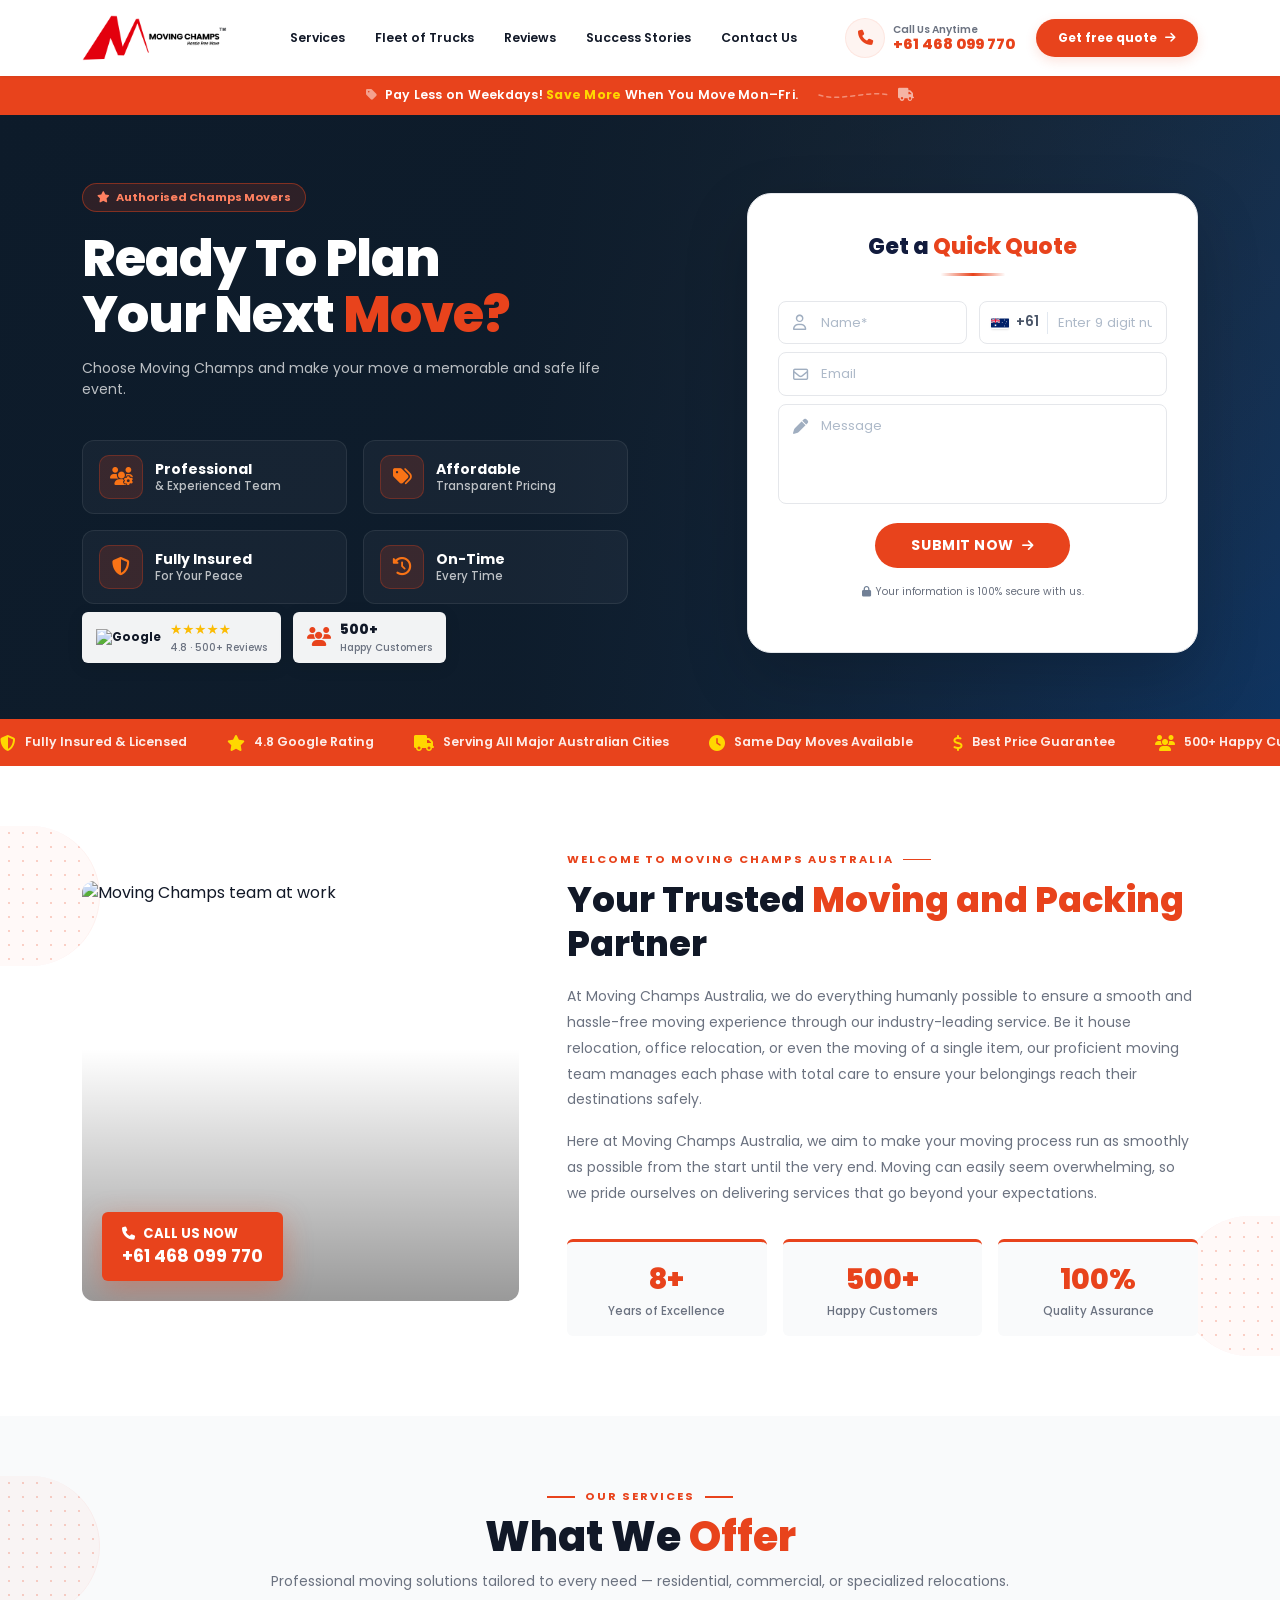
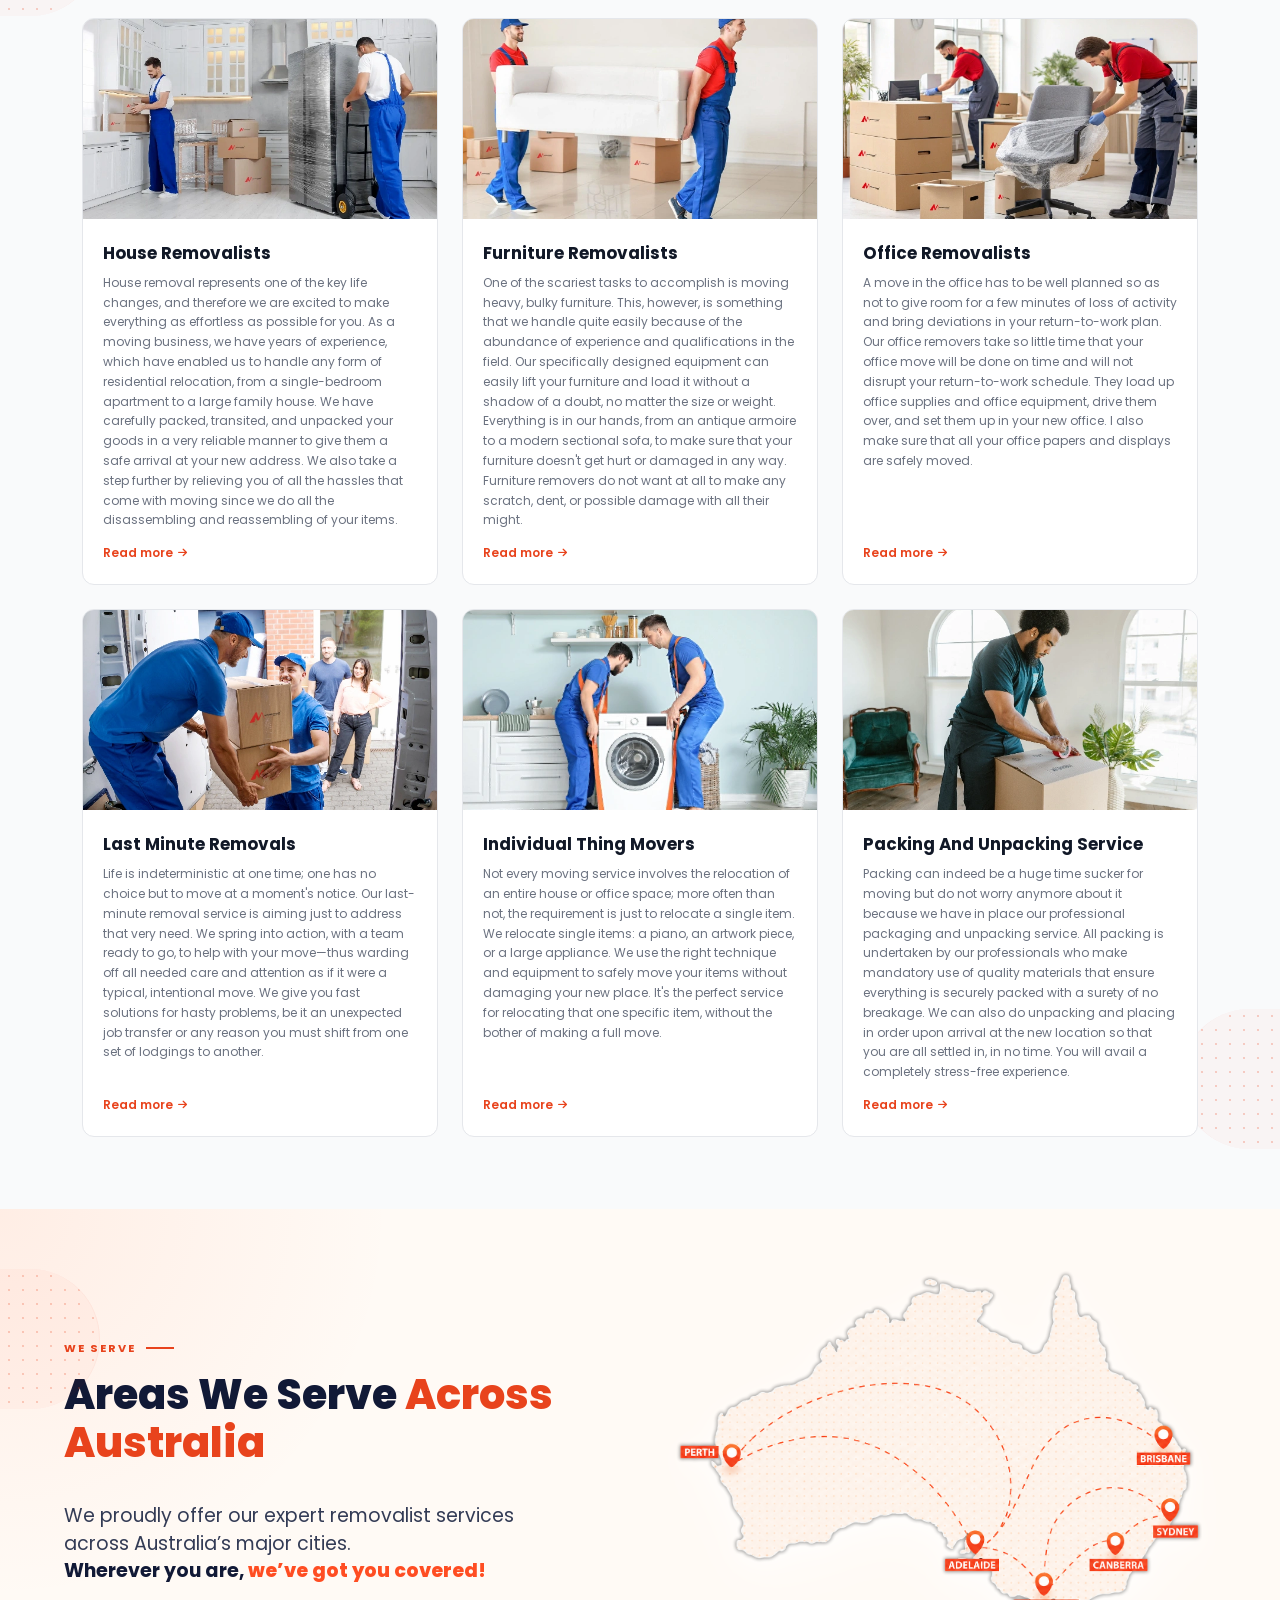
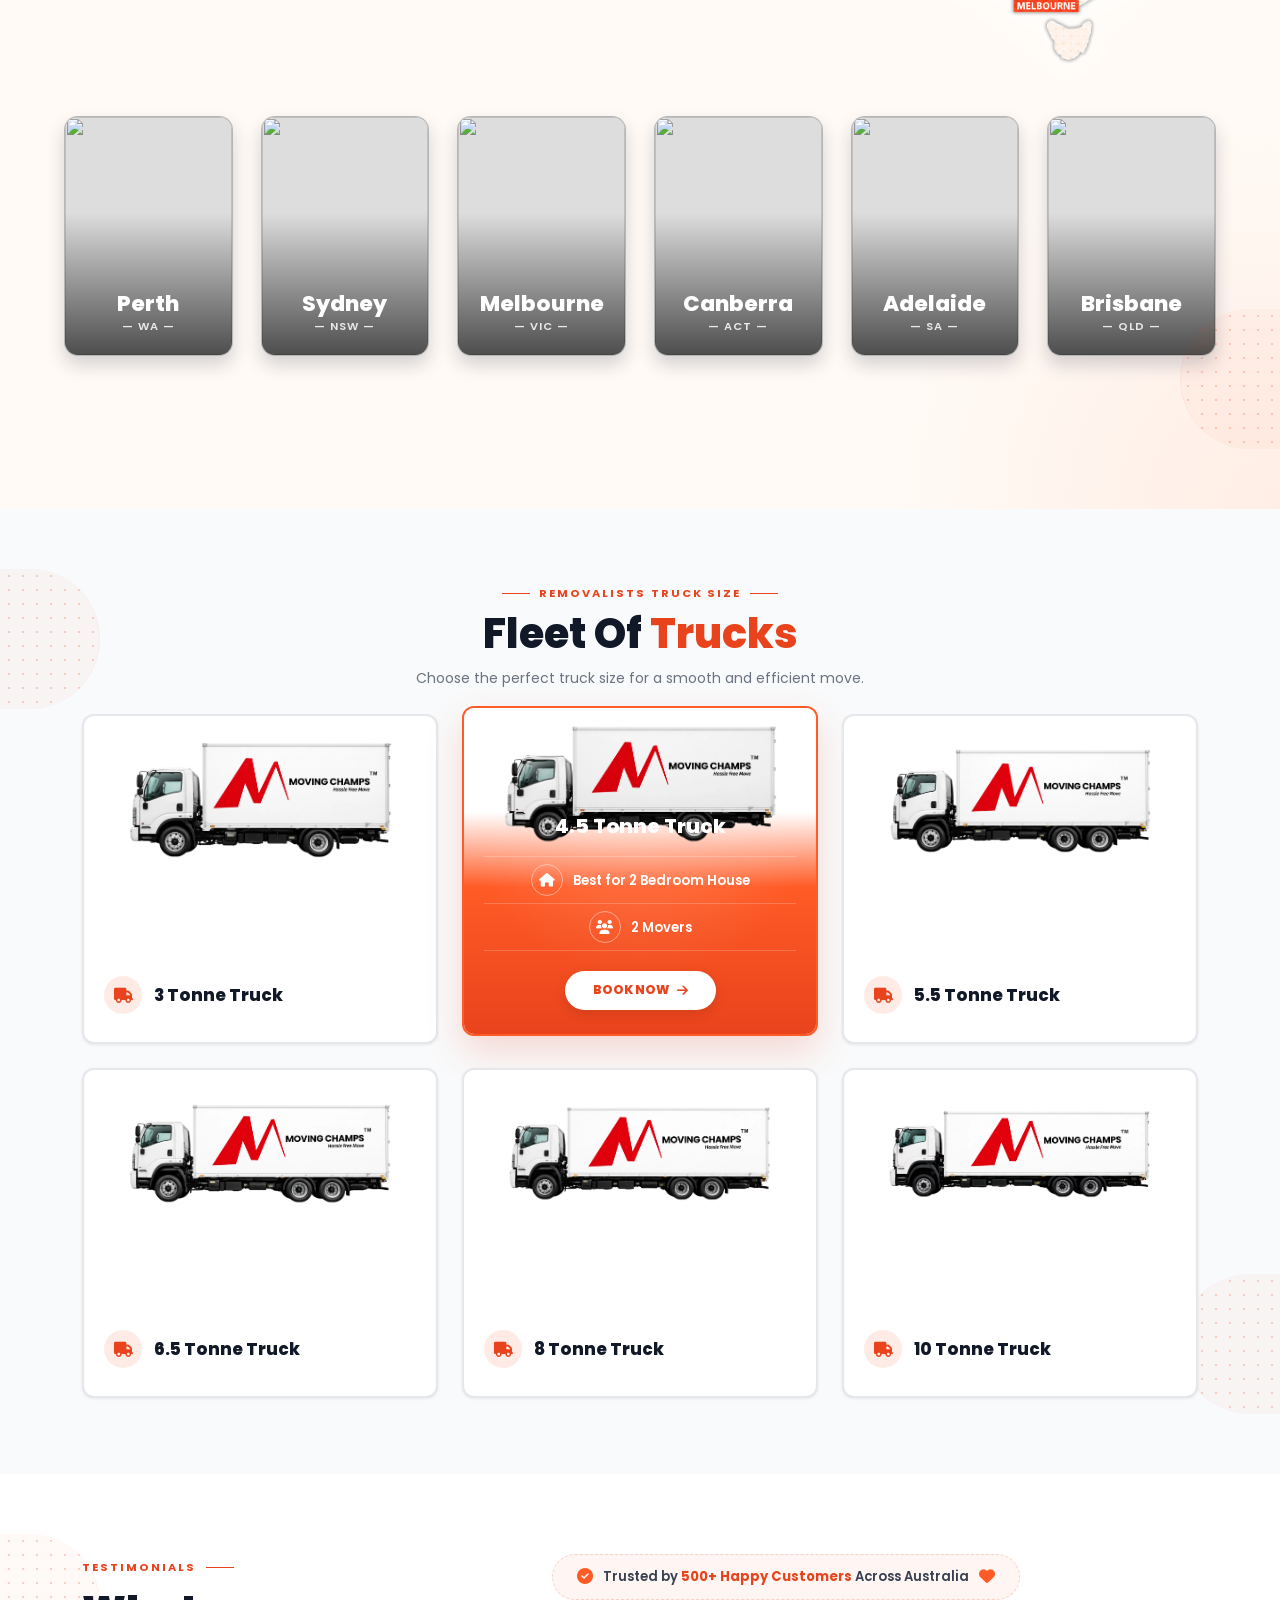
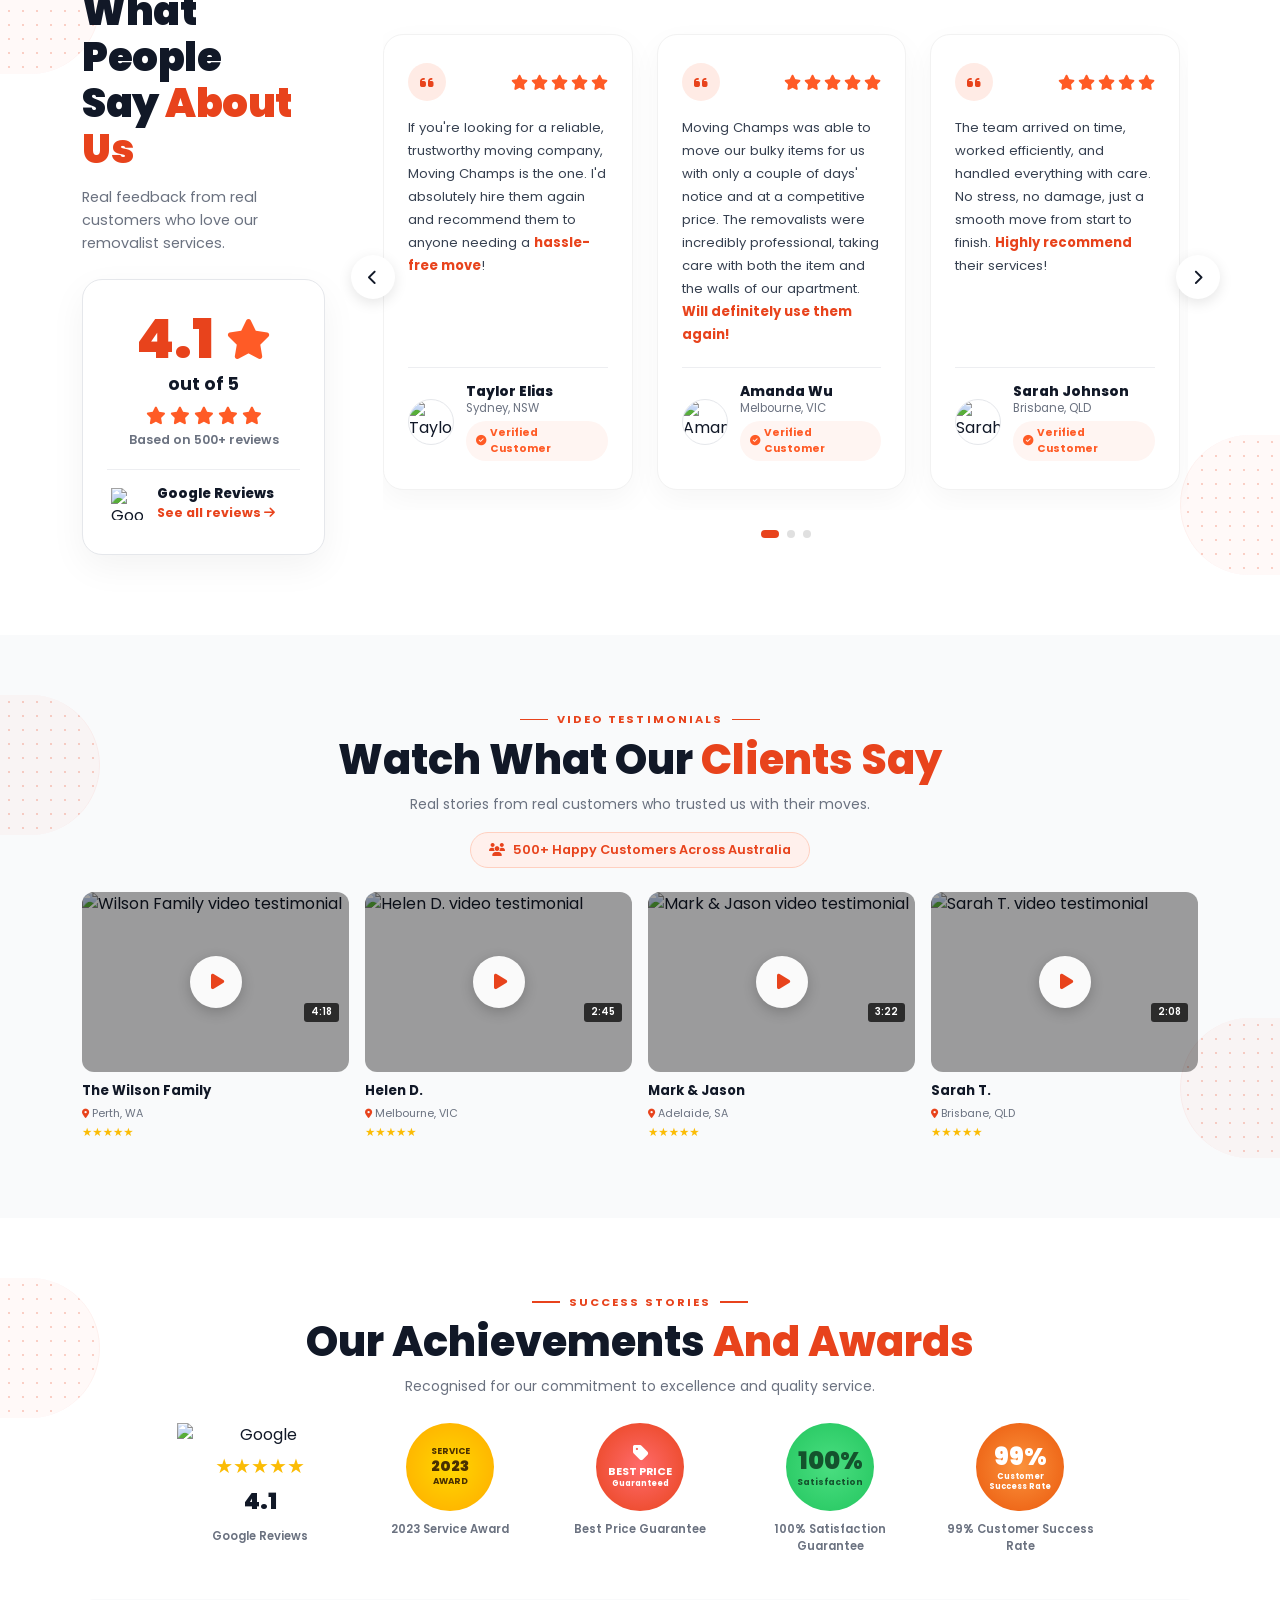
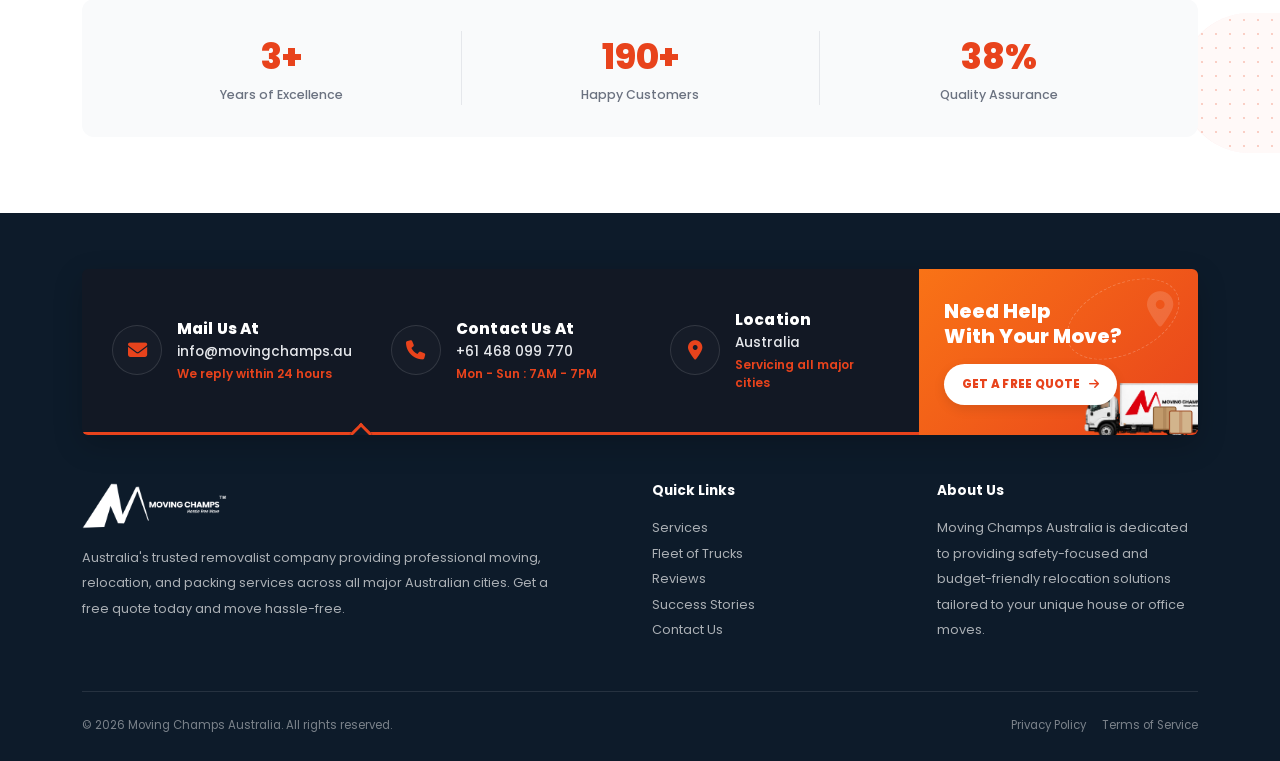
==== commit bde5e4b7: "Update service section with copy and images from screenshot" ====
--- a/index.html
+++ b/index.html
@@ -19,7 +19,7 @@
     href="https://fonts.googleapis.com/css2?family=Poppins:wght@300;400;500;600;700;800;900&family=Dancing+Script:wght@700&display=swap"
     rel="stylesheet">
   <!-- Site Stylesheet -->
-  <link rel="stylesheet" href="assets/styles.css?v=1781495757">
+  <link rel="stylesheet" href="assets/styles.css?v=1781496213">
 </head>
 
 <body>
@@ -289,71 +289,90 @@
   <div class="container">
     <div class="eyebrow mb-2 reveal">OUR SERVICES</div>
     <h2 class="section-heading text-center mb-2 reveal reveal-delay-1">What We <span style="color:var(--clr-primary);">Offer</span></h2>
-    <p class="section-sub text-center mb-4 reveal reveal-delay-2">Professional moving solutions tailored to every need — residential, commercial, or interstate.</p>
+    <p class="section-sub text-center mb-4 reveal reveal-delay-2">Professional moving solutions tailored to every need — residential, commercial, or specialized relocations.</p>
  
-    <div class="row g-3">
-      <div class="col-6 col-md-3 reveal reveal-delay-1">
-        <div class="service-card">
-          <div class="service-icon-wrap"><i class="fas fa-home"></i></div>
-          <h6>House Removalists</h6>
-          <p>Professional house removalist services tailored to your needs. We handle packing, loading and safe transport.</p>
-          <a href="#" class="read-more">Read more <i class="fas fa-arrow-right"></i></a>
-        </div>
-      </div>
-      <div class="col-6 col-md-3 reveal reveal-delay-2">
-        <div class="service-card">
-          <div class="service-icon-wrap"><i class="fas fa-couch"></i></div>
-          <h6>Furniture Removalists</h6>
-          <p>Expert furniture removal with careful handling, disassembly and reassembly at your new location.</p>
-          <a href="#" class="read-more">Read more <i class="fas fa-arrow-right"></i></a>
-        </div>
-      </div>
-      <div class="col-6 col-md-3 reveal reveal-delay-3">
-        <div class="service-card">
-          <div class="service-icon-wrap"><i class="fas fa-building"></i></div>
-          <h6>Office Removalists</h6>
-          <p>Efficient and professional office relocation services minimising downtime for your business.</p>
-          <a href="#" class="read-more">Read more <i class="fas fa-arrow-right"></i></a>
-        </div>
-      </div>
-      <div class="col-6 col-md-3 reveal reveal-delay-4">
-        <div class="service-card">
-          <div class="service-icon-wrap"><i class="fas fa-map-marked-alt"></i></div>
-          <h6>Interstate Removalists</h6>
-          <p>Reliable and affordable interstate moving services across all Australian states and territories.</p>
-          <a href="#" class="read-more">Read more <i class="fas fa-arrow-right"></i></a>
-        </div>
-      </div>
-      <div class="col-6 col-md-3 reveal reveal-delay-1">
-        <div class="service-card">
-          <div class="service-icon-wrap"><i class="fas fa-clock"></i></div>
-          <h6>Last Minute Removalists</h6>
-          <p>Need to move quickly? Our last-minute removalist team is ready at short notice.</p>
-          <a href="#" class="read-more">Read more <i class="fas fa-arrow-right"></i></a>
-        </div>
-      </div>
-      <div class="col-6 col-md-3 reveal reveal-delay-2">
-        <div class="service-card">
-          <div class="service-icon-wrap"><i class="fas fa-truck"></i></div>
-          <h6>Man With A Van</h6>
-          <p>Affordable man with a van services for small moves, single items or student relocations.</p>
-          <a href="#" class="read-more">Read more <i class="fas fa-arrow-right"></i></a>
-        </div>
-      </div>
-      <div class="col-6 col-md-3 reveal reveal-delay-3">
-        <div class="service-card">
-          <div class="service-icon-wrap"><i class="fas fa-box-open"></i></div>
-          <h6>Individual Item Movers</h6>
-          <p>Moving just one item? We provide dedicated individual item moving services with care.</p>
-          <a href="#" class="read-more">Read more <i class="fas fa-arrow-right"></i></a>
-        </div>
-      </div>
-      <div class="col-6 col-md-3 reveal reveal-delay-4">
-        <div class="service-card">
-          <div class="service-icon-wrap"><i class="fas fa-boxes"></i></div>
-          <h6>Packing &amp; Unpacking</h6>
-          <p>Full packing and unpacking services using quality materials to protect all your belongings.</p>
-          <a href="#" class="read-more">Read more <i class="fas fa-arrow-right"></i></a>
+    <div class="row g-4">
+      <!-- 1. House Removalists -->
+      <div class="col-lg-4 col-md-6 col-12 reveal reveal-delay-1">
+        <div class="service-card image-card text-start">
+          <div class="service-img-wrap">
+            <img src="./assets/images/perth/house-removalists-perth.webp" class="service-img" alt="House Removalists" loading="lazy">
+          </div>
+          <div class="service-card-body">
+            <h6>House Removalists</h6>
+            <p>House removal represents one of the key life changes, and therefore we are excited to make everything as effortless as possible for you. As a moving business, we have years of experience, which have enabled us to handle any form of residential relocation, from a single-bedroom apartment to a large family house. We have carefully packed, transited, and unpacked your goods in a very reliable manner to give them a safe arrival at your new address. We also take a step further by relieving you of all the hassles that come with moving since we do all the disassembling and reassembling of your items.</p>
+            <a href="#" class="read-more">Read more <i class="fas fa-arrow-right"></i></a>
+          </div>
+        </div>
+      </div>
+
+      <!-- 2. Furniture Removalists -->
+      <div class="col-lg-4 col-md-6 col-12 reveal reveal-delay-2">
+        <div class="service-card image-card text-start">
+          <div class="service-img-wrap">
+            <img src="./assets/images/perth/furniture-removalists-perth.webp" class="service-img" alt="Furniture Removalists" loading="lazy">
+          </div>
+          <div class="service-card-body">
+            <h6>Furniture Removalists</h6>
+            <p>One of the scariest tasks to accomplish is moving heavy, bulky furniture. This, however, is something that we handle quite easily because of the abundance of experience and qualifications in the field. Our specifically designed equipment can easily lift your furniture and load it without a shadow of a doubt, no matter the size or weight. Everything is in our hands, from an antique armoire to a modern sectional sofa, to make sure that your furniture doesn't get hurt or damaged in any way. Furniture removers do not want at all to make any scratch, dent, or possible damage with all their might.</p>
+            <a href="#" class="read-more">Read more <i class="fas fa-arrow-right"></i></a>
+          </div>
+        </div>
+      </div>
+
+      <!-- 3. Office Removalists -->
+      <div class="col-lg-4 col-md-6 col-12 reveal reveal-delay-3">
+        <div class="service-card image-card text-start">
+          <div class="service-img-wrap">
+            <img src="./assets/images/perth/office-removalists-perth.webp" class="service-img" alt="Office Removalists" loading="lazy">
+          </div>
+          <div class="service-card-body">
+            <h6>Office Removalists</h6>
+            <p>A move in the office has to be well planned so as not to give room for a few minutes of loss of activity and bring deviations in your return-to-work plan. Our office removers take so little time that your office move will be done on time and will not disrupt your return-to-work schedule. They load up office supplies and office equipment, drive them over, and set them up in your new office. I also make sure that all your office papers and displays are safely moved.</p>
+            <a href="#" class="read-more">Read more <i class="fas fa-arrow-right"></i></a>
+          </div>
+        </div>
+      </div>
+
+      <!-- 4. Last Minute Removals -->
+      <div class="col-lg-4 col-md-6 col-12 reveal reveal-delay-1">
+        <div class="service-card image-card text-start">
+          <div class="service-img-wrap">
+            <img src="./assets/images/perth/last-minute-perth.webp" class="service-img" alt="Last Minute Removals" loading="lazy">
+          </div>
+          <div class="service-card-body">
+            <h6>Last Minute Removals</h6>
+            <p>Life is indeterministic at one time; one has no choice but to move at a moment's notice. Our last-minute removal service is aiming just to address that very need. We spring into action, with a team ready to go, to help with your move—thus warding off all needed care and attention as if it were a typical, intentional move. We give you fast solutions for hasty problems, be it an unexpected job transfer or any reason you must shift from one set of lodgings to another.</p>
+            <a href="#" class="read-more">Read more <i class="fas fa-arrow-right"></i></a>
+          </div>
+        </div>
+      </div>
+
+      <!-- 5. Individual Thing Movers -->
+      <div class="col-lg-4 col-md-6 col-12 reveal reveal-delay-2">
+        <div class="service-card image-card text-start">
+          <div class="service-img-wrap">
+            <img src="./assets/images/perth/IndividualThingMovers.webp" class="service-img" alt="Individual Thing Movers" loading="lazy">
+          </div>
+          <div class="service-card-body">
+            <h6>Individual Thing Movers</h6>
+            <p>Not every moving service involves the relocation of an entire house or office space; more often than not, the requirement is just to relocate a single item. We relocate single items: a piano, an artwork piece, or a large appliance. We use the right technique and equipment to safely move your items without damaging your new place. It's the perfect service for relocating that one specific item, without the bother of making a full move.</p>
+            <a href="#" class="read-more">Read more <i class="fas fa-arrow-right"></i></a>
+          </div>
+        </div>
+      </div>
+
+      <!-- 6. Packing And Unpacking Service -->
+      <div class="col-lg-4 col-md-6 col-12 reveal reveal-delay-3">
+        <div class="service-card image-card text-start">
+          <div class="service-img-wrap">
+            <img src="./assets/images/perth/packing-unpacking-perth.webp" class="service-img" alt="Packing And Unpacking Service" loading="lazy">
+          </div>
+          <div class="service-card-body">
+            <h6>Packing And Unpacking Service</h6>
+            <p>Packing can indeed be a huge time sucker for moving but do not worry anymore about it because we have in place our professional packaging and unpacking service. All packing is undertaken by our professionals who make mandatory use of quality materials that ensure everything is securely packed with a surety of no breakage. We can also do unpacking and placing in order upon arrival at the new location so that you are all settled in, in no time. You will avail a completely stress-free experience.</p>
+            <a href="#" class="read-more">Read more <i class="fas fa-arrow-right"></i></a>
+          </div>
         </div>
       </div>
     </div>
@@ -1087,6 +1106,6 @@
 <!-- Bootstrap 5.3.3 JS bundle (includes Popper) -->
 <script src="https://cdnjs.cloudflare.com/ajax/libs/bootstrap/5.3.3/js/bootstrap.bundle.min.js"></script>
 <!-- Site scripts -->
-<script src="assets/script.js?v=1781495757"></script>
+<script src="assets/script.js?v=1781496213"></script>
 </body>
 </html>
--- a/assets/styles.css
+++ b/assets/styles.css
@@ -960,6 +960,54 @@
 
 .read-more i {
   font-size: .65rem;
+}
+
+/* Service Image Card Styles */
+.service-card.image-card {
+  padding: 0;
+  overflow: hidden;
+  display: flex;
+  flex-direction: column;
+}
+
+.service-img-wrap {
+  width: 100%;
+  height: 200px;
+  overflow: hidden;
+  position: relative;
+}
+
+.service-img-wrap img {
+  width: 100%;
+  height: 100%;
+  object-fit: cover;
+  transition: transform var(--transition);
+}
+
+.service-card.image-card:hover .service-img-wrap img {
+  transform: scale(1.06);
+}
+
+.service-card-body {
+  padding: 24px 20px 22px;
+  display: flex;
+  flex-direction: column;
+  flex-grow: 1;
+}
+
+.service-card.image-card h6 {
+  font-size: 1.05rem;
+  font-weight: 700;
+  margin-bottom: 10px;
+  color: var(--clr-dark);
+}
+
+.service-card.image-card p {
+  font-size: 0.75rem;
+  color: var(--clr-muted);
+  line-height: 1.65;
+  margin-bottom: 14px;
+  flex-grow: 1;
 }
 
 /* ── 12. AREAS ──────────────────────────────────────────────── */
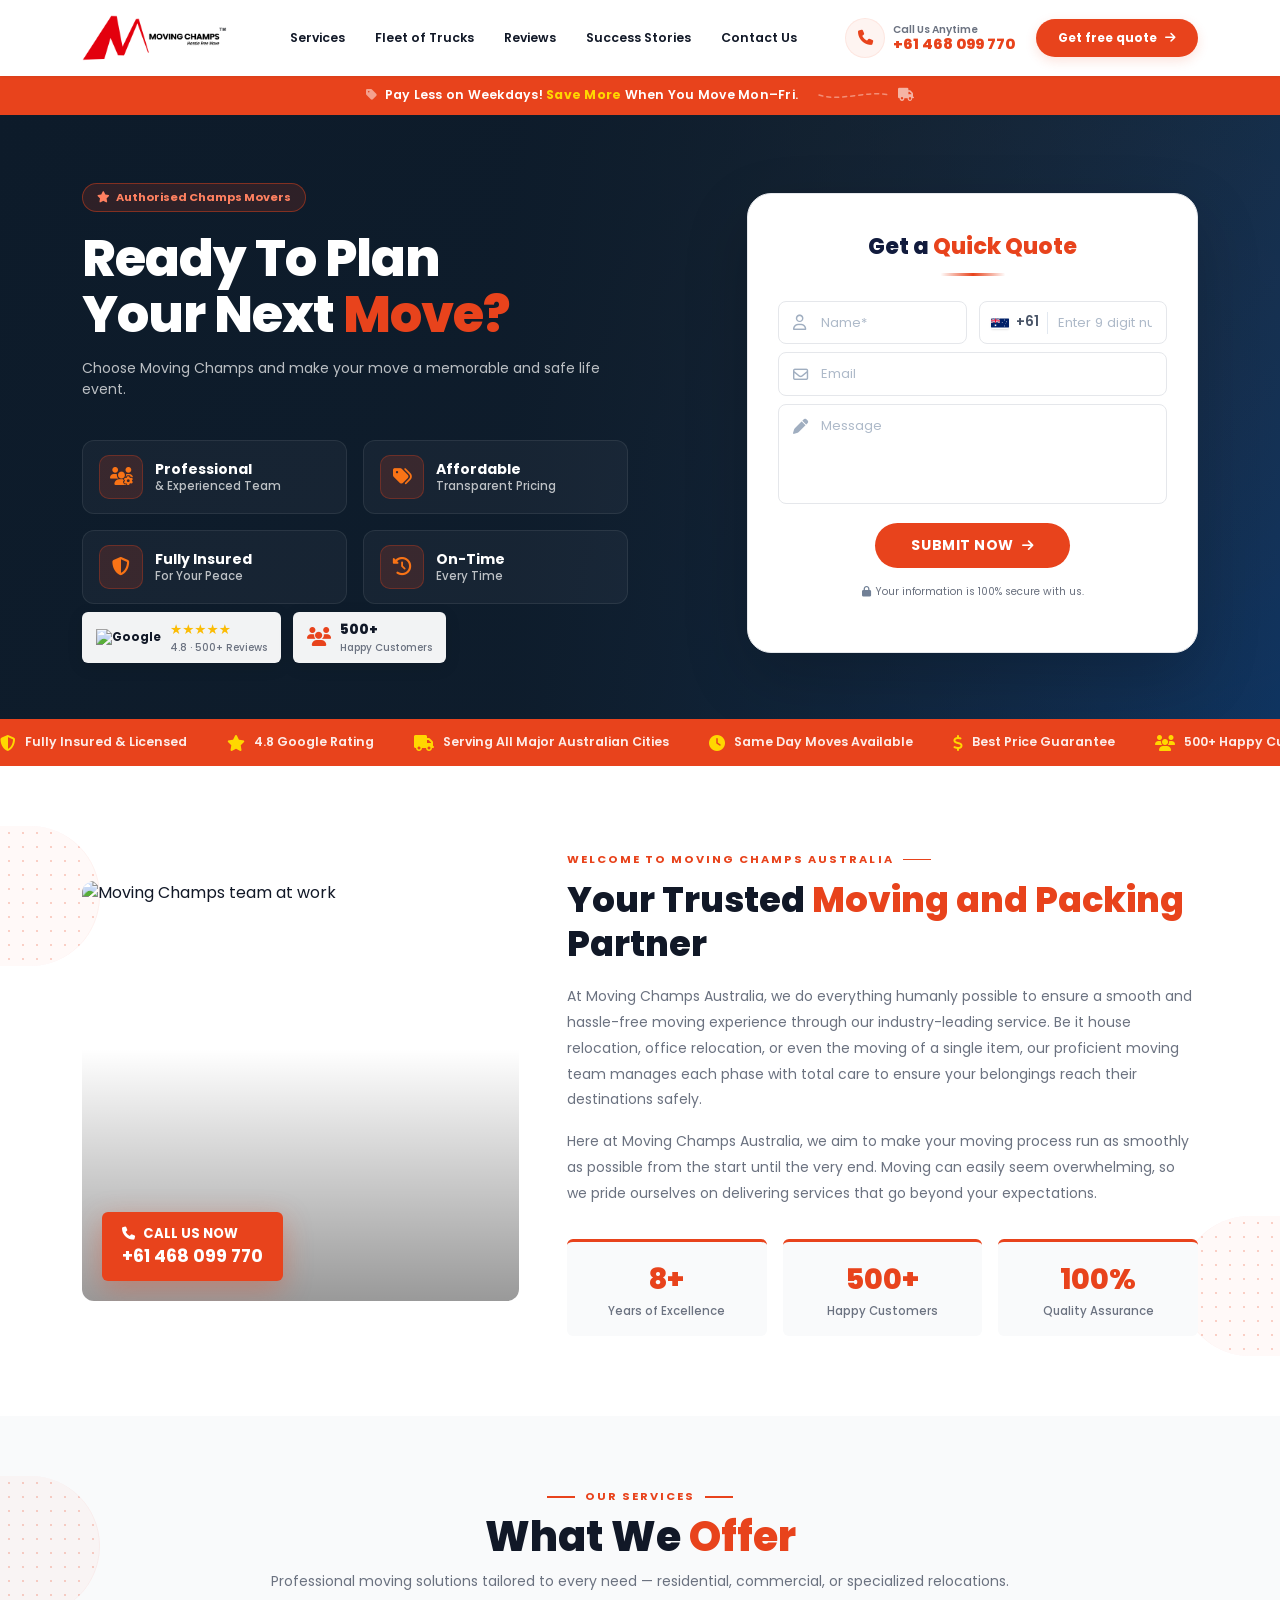
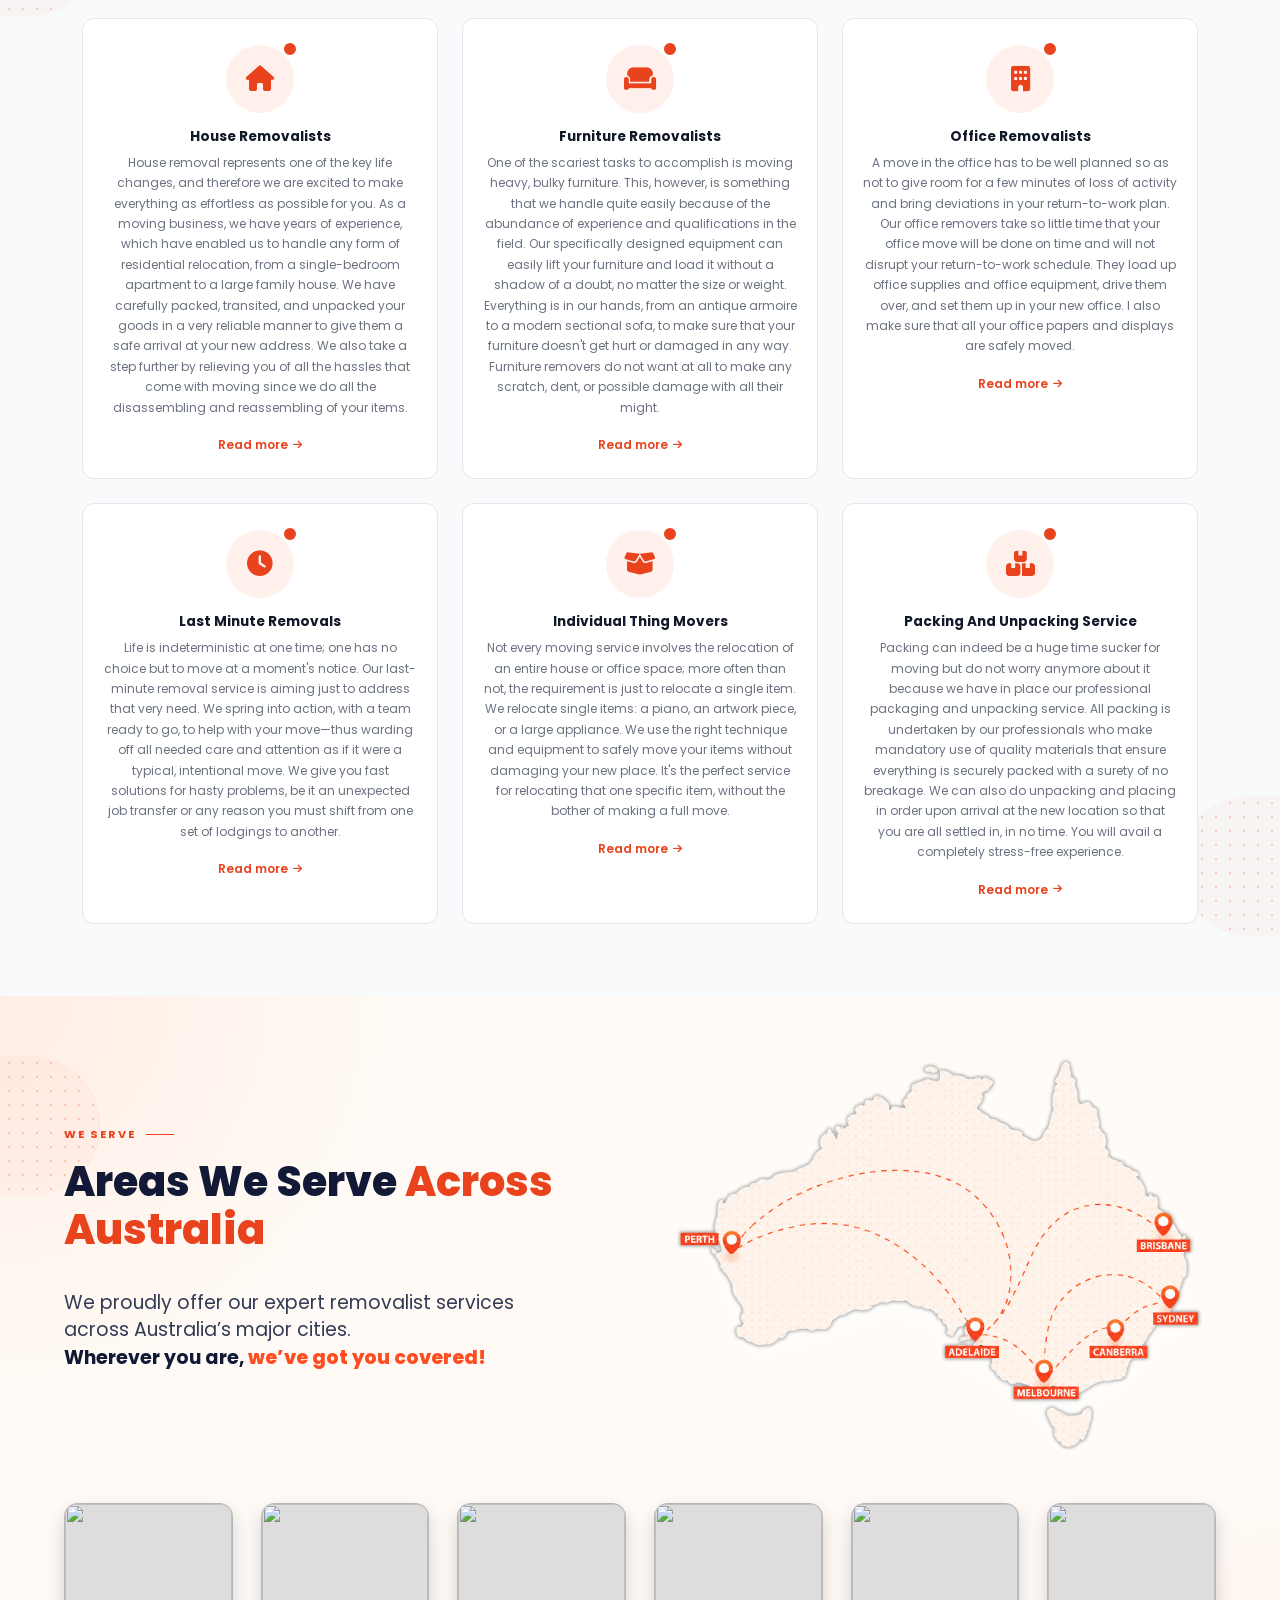
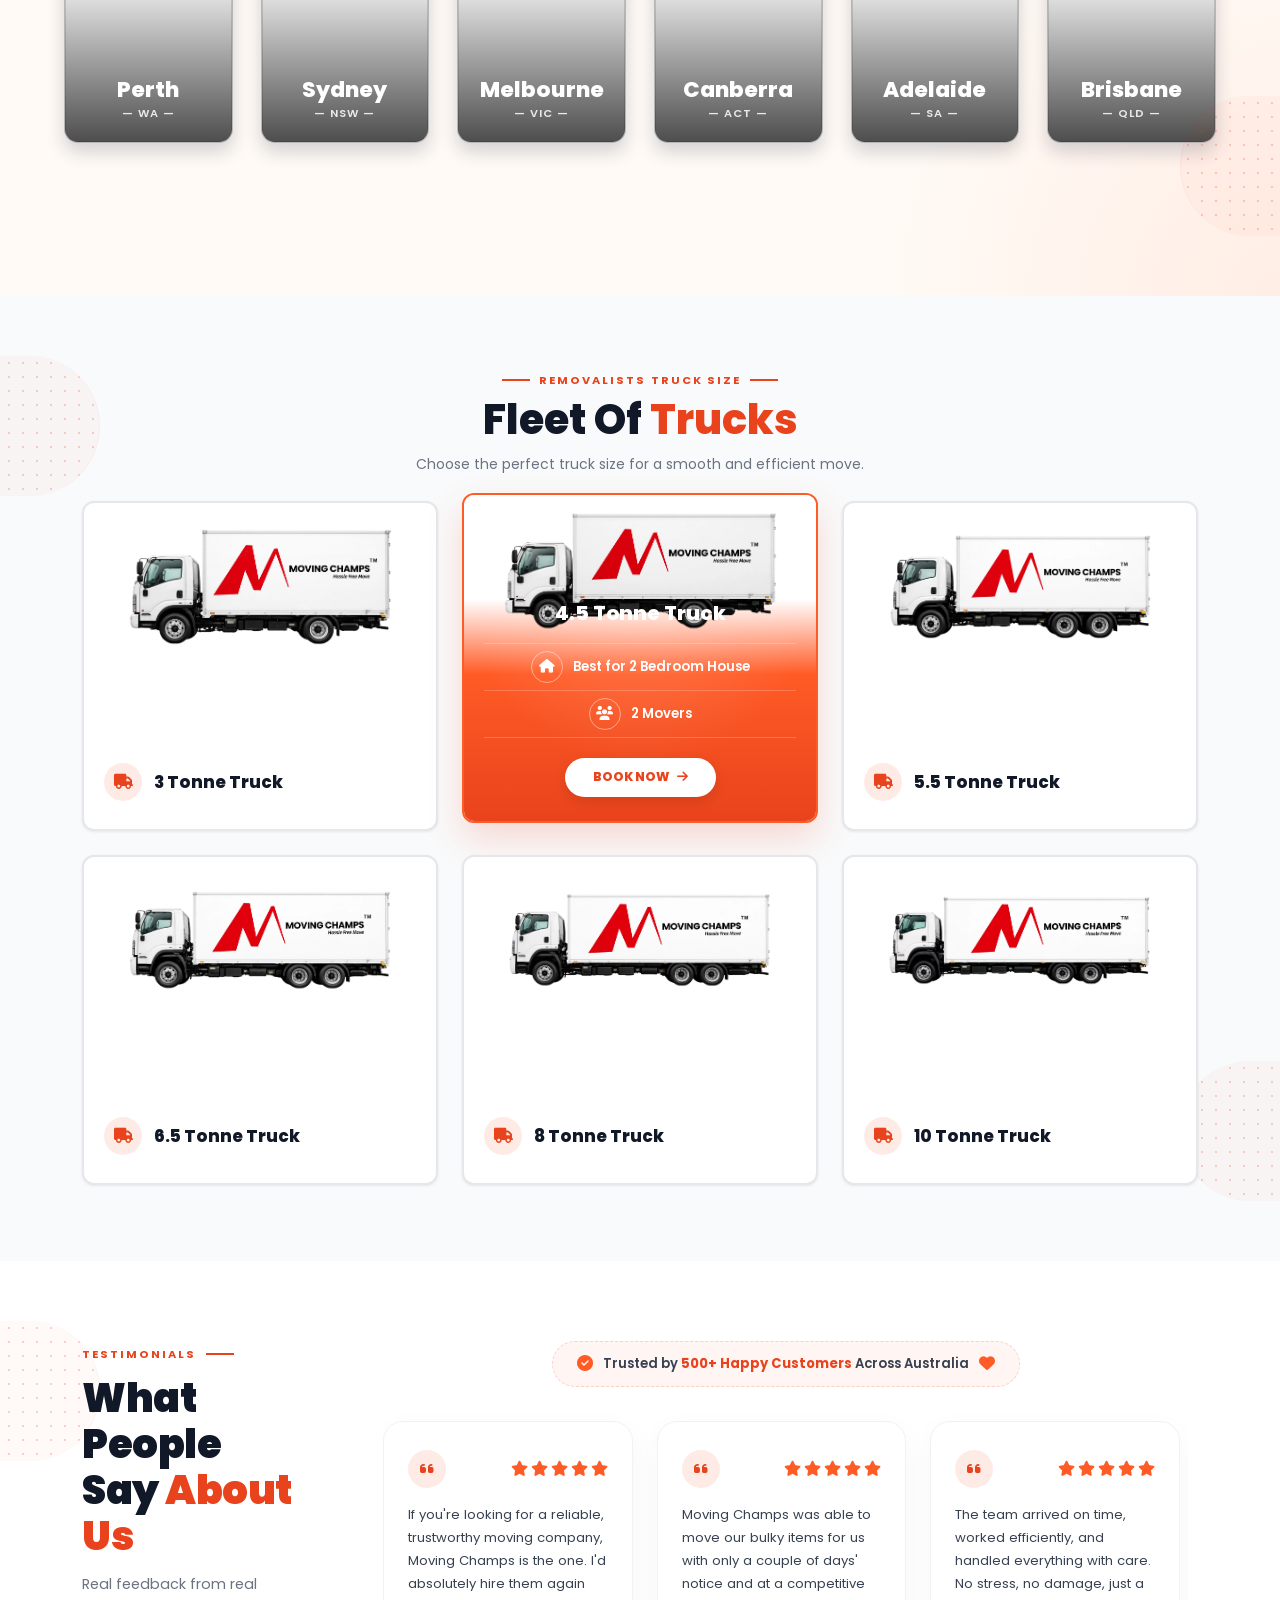
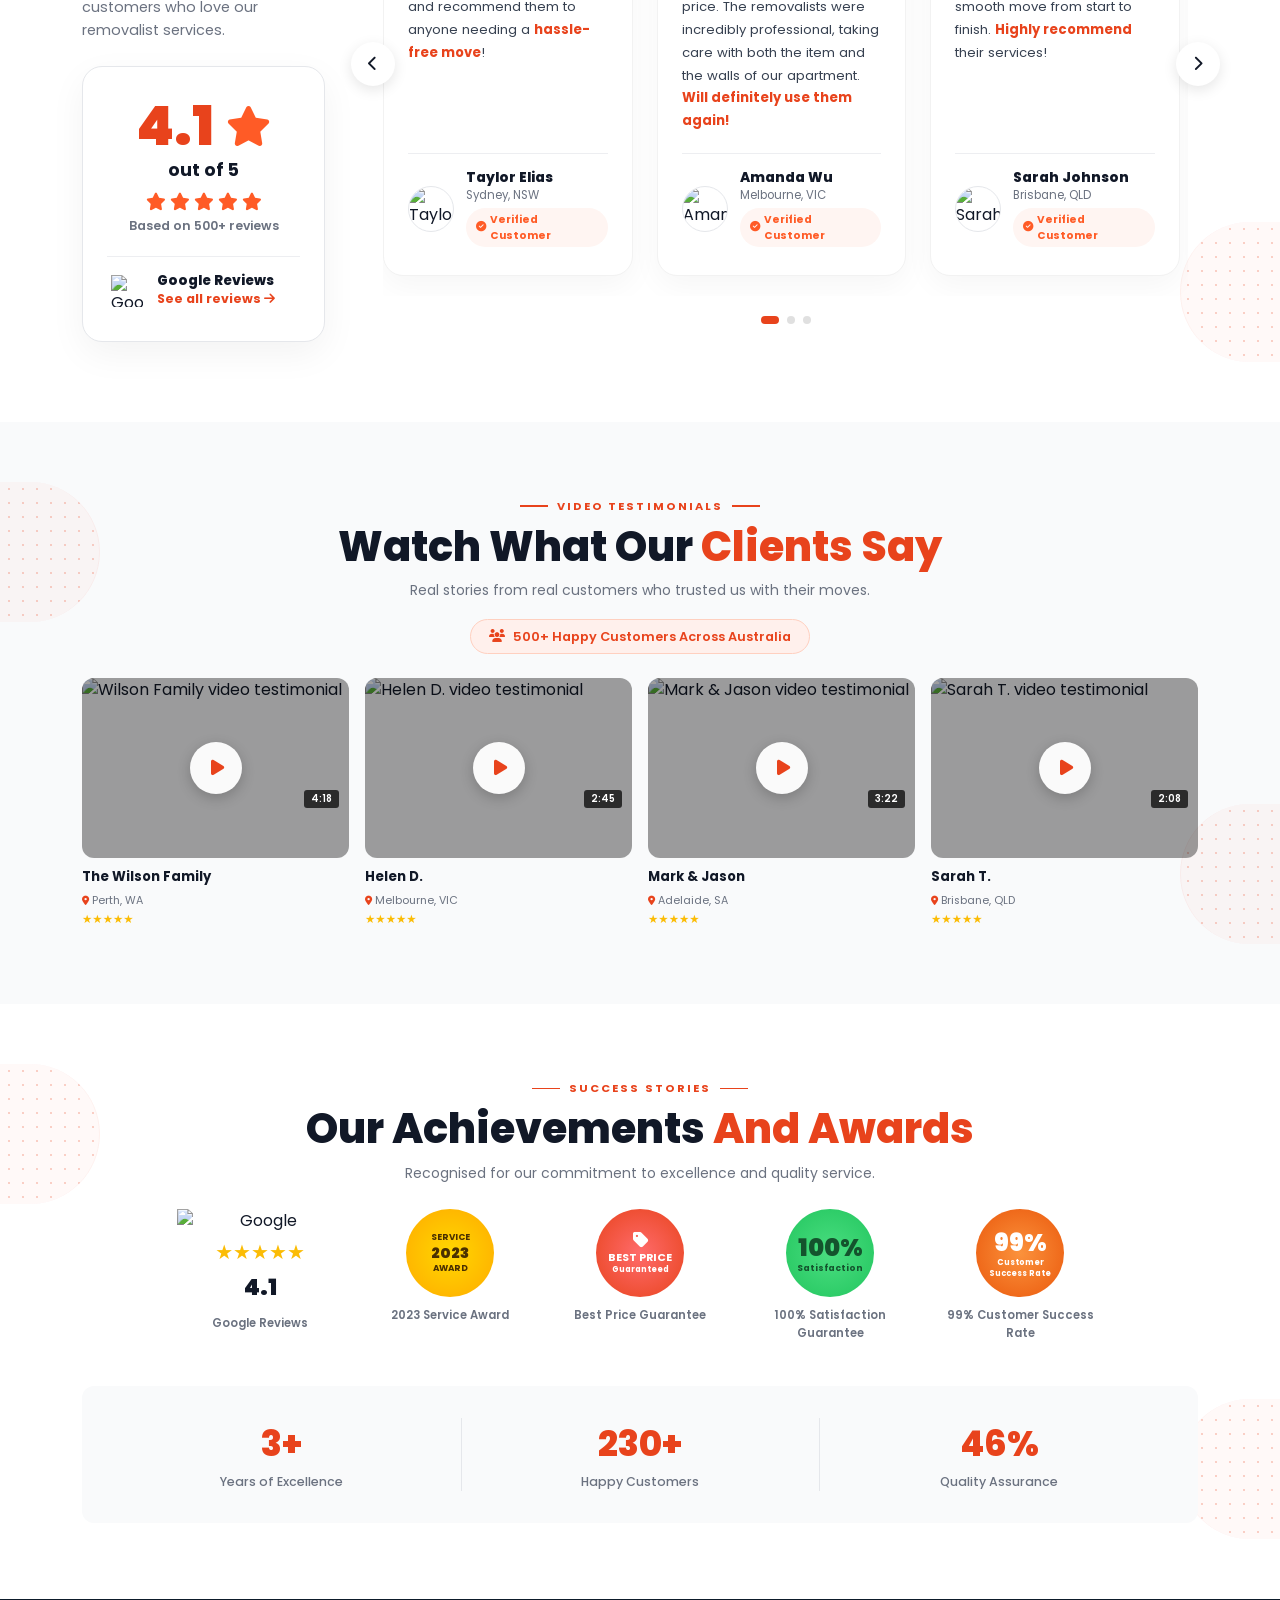
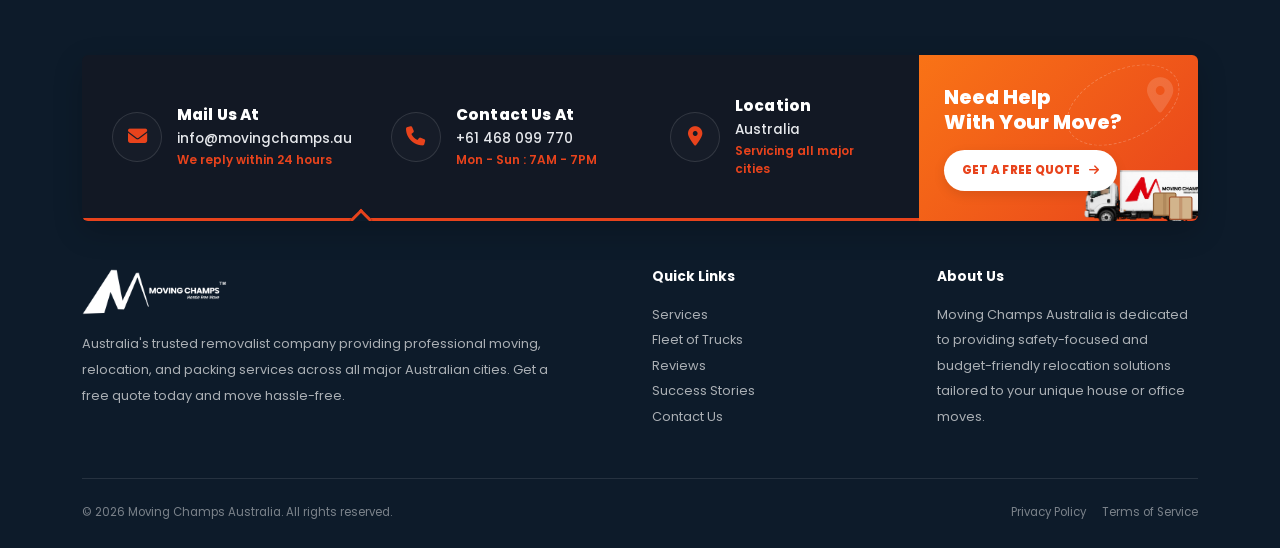
==== commit 53a6f2b3: "Undo images and use Font Awesome icons for services" ====
--- a/index.html
+++ b/index.html
@@ -19,7 +19,7 @@
     href="https://fonts.googleapis.com/css2?family=Poppins:wght@300;400;500;600;700;800;900&family=Dancing+Script:wght@700&display=swap"
     rel="stylesheet">
   <!-- Site Stylesheet -->
-  <link rel="stylesheet" href="assets/styles.css?v=1781496213">
+  <link rel="stylesheet" href="assets/styles.css?v=1781496258">
 </head>
 
 <body>
@@ -294,85 +294,61 @@
     <div class="row g-4">
       <!-- 1. House Removalists -->
       <div class="col-lg-4 col-md-6 col-12 reveal reveal-delay-1">
-        <div class="service-card image-card text-start">
-          <div class="service-img-wrap">
-            <img src="./assets/images/perth/house-removalists-perth.webp" class="service-img" alt="House Removalists" loading="lazy">
-          </div>
-          <div class="service-card-body">
-            <h6>House Removalists</h6>
-            <p>House removal represents one of the key life changes, and therefore we are excited to make everything as effortless as possible for you. As a moving business, we have years of experience, which have enabled us to handle any form of residential relocation, from a single-bedroom apartment to a large family house. We have carefully packed, transited, and unpacked your goods in a very reliable manner to give them a safe arrival at your new address. We also take a step further by relieving you of all the hassles that come with moving since we do all the disassembling and reassembling of your items.</p>
-            <a href="#" class="read-more">Read more <i class="fas fa-arrow-right"></i></a>
-          </div>
+        <div class="service-card">
+          <div class="service-icon-wrap"><i class="fas fa-home"></i></div>
+          <h6>House Removalists</h6>
+          <p>House removal represents one of the key life changes, and therefore we are excited to make everything as effortless as possible for you. As a moving business, we have years of experience, which have enabled us to handle any form of residential relocation, from a single-bedroom apartment to a large family house. We have carefully packed, transited, and unpacked your goods in a very reliable manner to give them a safe arrival at your new address. We also take a step further by relieving you of all the hassles that come with moving since we do all the disassembling and reassembling of your items.</p>
+          <a href="#" class="read-more">Read more <i class="fas fa-arrow-right"></i></a>
         </div>
       </div>
 
       <!-- 2. Furniture Removalists -->
       <div class="col-lg-4 col-md-6 col-12 reveal reveal-delay-2">
-        <div class="service-card image-card text-start">
-          <div class="service-img-wrap">
-            <img src="./assets/images/perth/furniture-removalists-perth.webp" class="service-img" alt="Furniture Removalists" loading="lazy">
-          </div>
-          <div class="service-card-body">
-            <h6>Furniture Removalists</h6>
-            <p>One of the scariest tasks to accomplish is moving heavy, bulky furniture. This, however, is something that we handle quite easily because of the abundance of experience and qualifications in the field. Our specifically designed equipment can easily lift your furniture and load it without a shadow of a doubt, no matter the size or weight. Everything is in our hands, from an antique armoire to a modern sectional sofa, to make sure that your furniture doesn't get hurt or damaged in any way. Furniture removers do not want at all to make any scratch, dent, or possible damage with all their might.</p>
-            <a href="#" class="read-more">Read more <i class="fas fa-arrow-right"></i></a>
-          </div>
+        <div class="service-card">
+          <div class="service-icon-wrap"><i class="fas fa-couch"></i></div>
+          <h6>Furniture Removalists</h6>
+          <p>One of the scariest tasks to accomplish is moving heavy, bulky furniture. This, however, is something that we handle quite easily because of the abundance of experience and qualifications in the field. Our specifically designed equipment can easily lift your furniture and load it without a shadow of a doubt, no matter the size or weight. Everything is in our hands, from an antique armoire to a modern sectional sofa, to make sure that your furniture doesn't get hurt or damaged in any way. Furniture removers do not want at all to make any scratch, dent, or possible damage with all their might.</p>
+          <a href="#" class="read-more">Read more <i class="fas fa-arrow-right"></i></a>
         </div>
       </div>
 
       <!-- 3. Office Removalists -->
       <div class="col-lg-4 col-md-6 col-12 reveal reveal-delay-3">
-        <div class="service-card image-card text-start">
-          <div class="service-img-wrap">
-            <img src="./assets/images/perth/office-removalists-perth.webp" class="service-img" alt="Office Removalists" loading="lazy">
-          </div>
-          <div class="service-card-body">
-            <h6>Office Removalists</h6>
-            <p>A move in the office has to be well planned so as not to give room for a few minutes of loss of activity and bring deviations in your return-to-work plan. Our office removers take so little time that your office move will be done on time and will not disrupt your return-to-work schedule. They load up office supplies and office equipment, drive them over, and set them up in your new office. I also make sure that all your office papers and displays are safely moved.</p>
-            <a href="#" class="read-more">Read more <i class="fas fa-arrow-right"></i></a>
-          </div>
+        <div class="service-card">
+          <div class="service-icon-wrap"><i class="fas fa-building"></i></div>
+          <h6>Office Removalists</h6>
+          <p>A move in the office has to be well planned so as not to give room for a few minutes of loss of activity and bring deviations in your return-to-work plan. Our office removers take so little time that your office move will be done on time and will not disrupt your return-to-work schedule. They load up office supplies and office equipment, drive them over, and set them up in your new office. I also make sure that all your office papers and displays are safely moved.</p>
+          <a href="#" class="read-more">Read more <i class="fas fa-arrow-right"></i></a>
         </div>
       </div>
 
       <!-- 4. Last Minute Removals -->
       <div class="col-lg-4 col-md-6 col-12 reveal reveal-delay-1">
-        <div class="service-card image-card text-start">
-          <div class="service-img-wrap">
-            <img src="./assets/images/perth/last-minute-perth.webp" class="service-img" alt="Last Minute Removals" loading="lazy">
-          </div>
-          <div class="service-card-body">
-            <h6>Last Minute Removals</h6>
-            <p>Life is indeterministic at one time; one has no choice but to move at a moment's notice. Our last-minute removal service is aiming just to address that very need. We spring into action, with a team ready to go, to help with your move—thus warding off all needed care and attention as if it were a typical, intentional move. We give you fast solutions for hasty problems, be it an unexpected job transfer or any reason you must shift from one set of lodgings to another.</p>
-            <a href="#" class="read-more">Read more <i class="fas fa-arrow-right"></i></a>
-          </div>
+        <div class="service-card">
+          <div class="service-icon-wrap"><i class="fas fa-clock"></i></div>
+          <h6>Last Minute Removals</h6>
+          <p>Life is indeterministic at one time; one has no choice but to move at a moment's notice. Our last-minute removal service is aiming just to address that very need. We spring into action, with a team ready to go, to help with your move—thus warding off all needed care and attention as if it were a typical, intentional move. We give you fast solutions for hasty problems, be it an unexpected job transfer or any reason you must shift from one set of lodgings to another.</p>
+          <a href="#" class="read-more">Read more <i class="fas fa-arrow-right"></i></a>
         </div>
       </div>
 
       <!-- 5. Individual Thing Movers -->
       <div class="col-lg-4 col-md-6 col-12 reveal reveal-delay-2">
-        <div class="service-card image-card text-start">
-          <div class="service-img-wrap">
-            <img src="./assets/images/perth/IndividualThingMovers.webp" class="service-img" alt="Individual Thing Movers" loading="lazy">
-          </div>
-          <div class="service-card-body">
-            <h6>Individual Thing Movers</h6>
-            <p>Not every moving service involves the relocation of an entire house or office space; more often than not, the requirement is just to relocate a single item. We relocate single items: a piano, an artwork piece, or a large appliance. We use the right technique and equipment to safely move your items without damaging your new place. It's the perfect service for relocating that one specific item, without the bother of making a full move.</p>
-            <a href="#" class="read-more">Read more <i class="fas fa-arrow-right"></i></a>
-          </div>
+        <div class="service-card">
+          <div class="service-icon-wrap"><i class="fas fa-box-open"></i></div>
+          <h6>Individual Thing Movers</h6>
+          <p>Not every moving service involves the relocation of an entire house or office space; more often than not, the requirement is just to relocate a single item. We relocate single items: a piano, an artwork piece, or a large appliance. We use the right technique and equipment to safely move your items without damaging your new place. It's the perfect service for relocating that one specific item, without the bother of making a full move.</p>
+          <a href="#" class="read-more">Read more <i class="fas fa-arrow-right"></i></a>
         </div>
       </div>
 
       <!-- 6. Packing And Unpacking Service -->
       <div class="col-lg-4 col-md-6 col-12 reveal reveal-delay-3">
-        <div class="service-card image-card text-start">
-          <div class="service-img-wrap">
-            <img src="./assets/images/perth/packing-unpacking-perth.webp" class="service-img" alt="Packing And Unpacking Service" loading="lazy">
-          </div>
-          <div class="service-card-body">
-            <h6>Packing And Unpacking Service</h6>
-            <p>Packing can indeed be a huge time sucker for moving but do not worry anymore about it because we have in place our professional packaging and unpacking service. All packing is undertaken by our professionals who make mandatory use of quality materials that ensure everything is securely packed with a surety of no breakage. We can also do unpacking and placing in order upon arrival at the new location so that you are all settled in, in no time. You will avail a completely stress-free experience.</p>
-            <a href="#" class="read-more">Read more <i class="fas fa-arrow-right"></i></a>
-          </div>
+        <div class="service-card">
+          <div class="service-icon-wrap"><i class="fas fa-boxes"></i></div>
+          <h6>Packing And Unpacking Service</h6>
+          <p>Packing can indeed be a huge time sucker for moving but do not worry anymore about it because we have in place our professional packaging and unpacking service. All packing is undertaken by our professionals who make mandatory use of quality materials that ensure everything is securely packed with a surety of no breakage. We can also do unpacking and placing in order upon arrival at the new location so that you are all settled in, in no time. You will avail a completely stress-free experience.</p>
+          <a href="#" class="read-more">Read more <i class="fas fa-arrow-right"></i></a>
         </div>
       </div>
     </div>
@@ -1106,6 +1082,6 @@
 <!-- Bootstrap 5.3.3 JS bundle (includes Popper) -->
 <script src="https://cdnjs.cloudflare.com/ajax/libs/bootstrap/5.3.3/js/bootstrap.bundle.min.js"></script>
 <!-- Site scripts -->
-<script src="assets/script.js?v=1781496213"></script>
+<script src="assets/script.js?v=1781496258"></script>
 </body>
 </html>
--- a/assets/styles.css
+++ b/assets/styles.css
@@ -960,54 +960,6 @@
 
 .read-more i {
   font-size: .65rem;
-}
-
-/* Service Image Card Styles */
-.service-card.image-card {
-  padding: 0;
-  overflow: hidden;
-  display: flex;
-  flex-direction: column;
-}
-
-.service-img-wrap {
-  width: 100%;
-  height: 200px;
-  overflow: hidden;
-  position: relative;
-}
-
-.service-img-wrap img {
-  width: 100%;
-  height: 100%;
-  object-fit: cover;
-  transition: transform var(--transition);
-}
-
-.service-card.image-card:hover .service-img-wrap img {
-  transform: scale(1.06);
-}
-
-.service-card-body {
-  padding: 24px 20px 22px;
-  display: flex;
-  flex-direction: column;
-  flex-grow: 1;
-}
-
-.service-card.image-card h6 {
-  font-size: 1.05rem;
-  font-weight: 700;
-  margin-bottom: 10px;
-  color: var(--clr-dark);
-}
-
-.service-card.image-card p {
-  font-size: 0.75rem;
-  color: var(--clr-muted);
-  line-height: 1.65;
-  margin-bottom: 14px;
-  flex-grow: 1;
 }
 
 /* ── 12. AREAS ──────────────────────────────────────────────── */
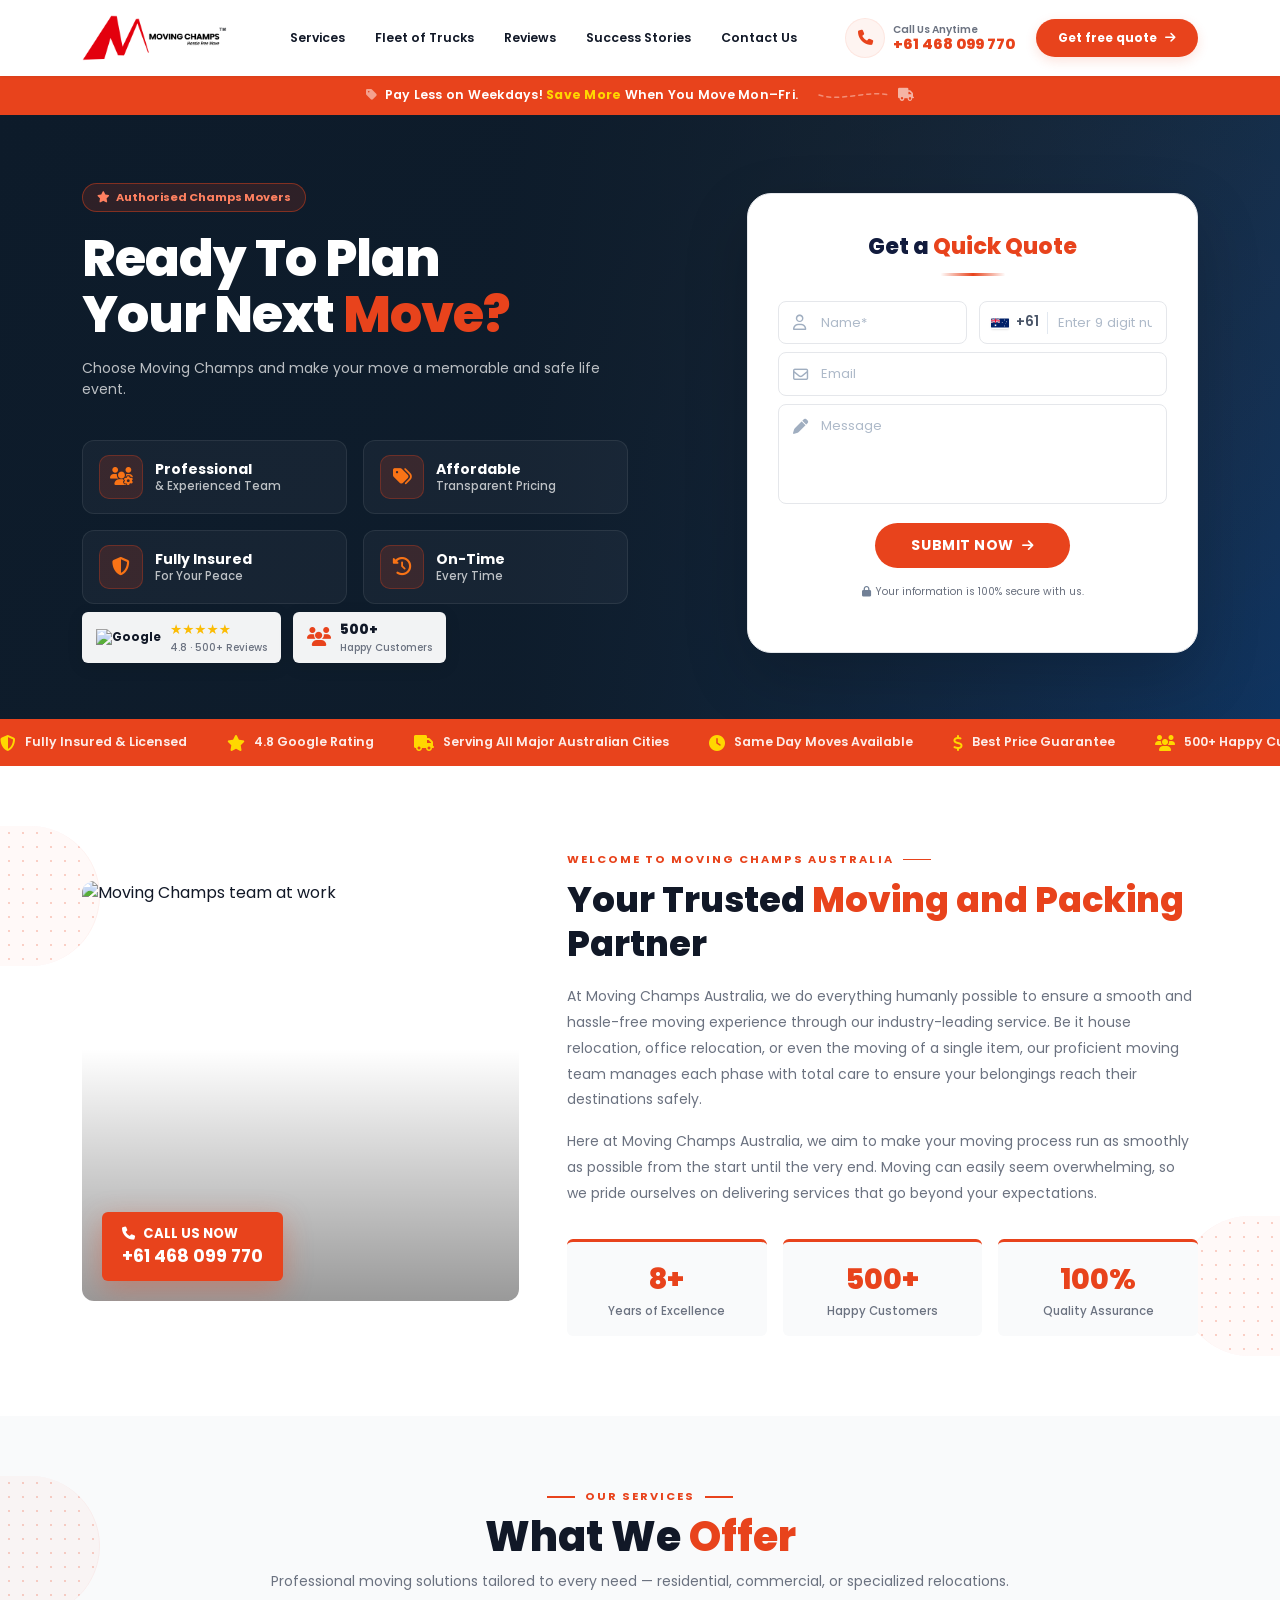
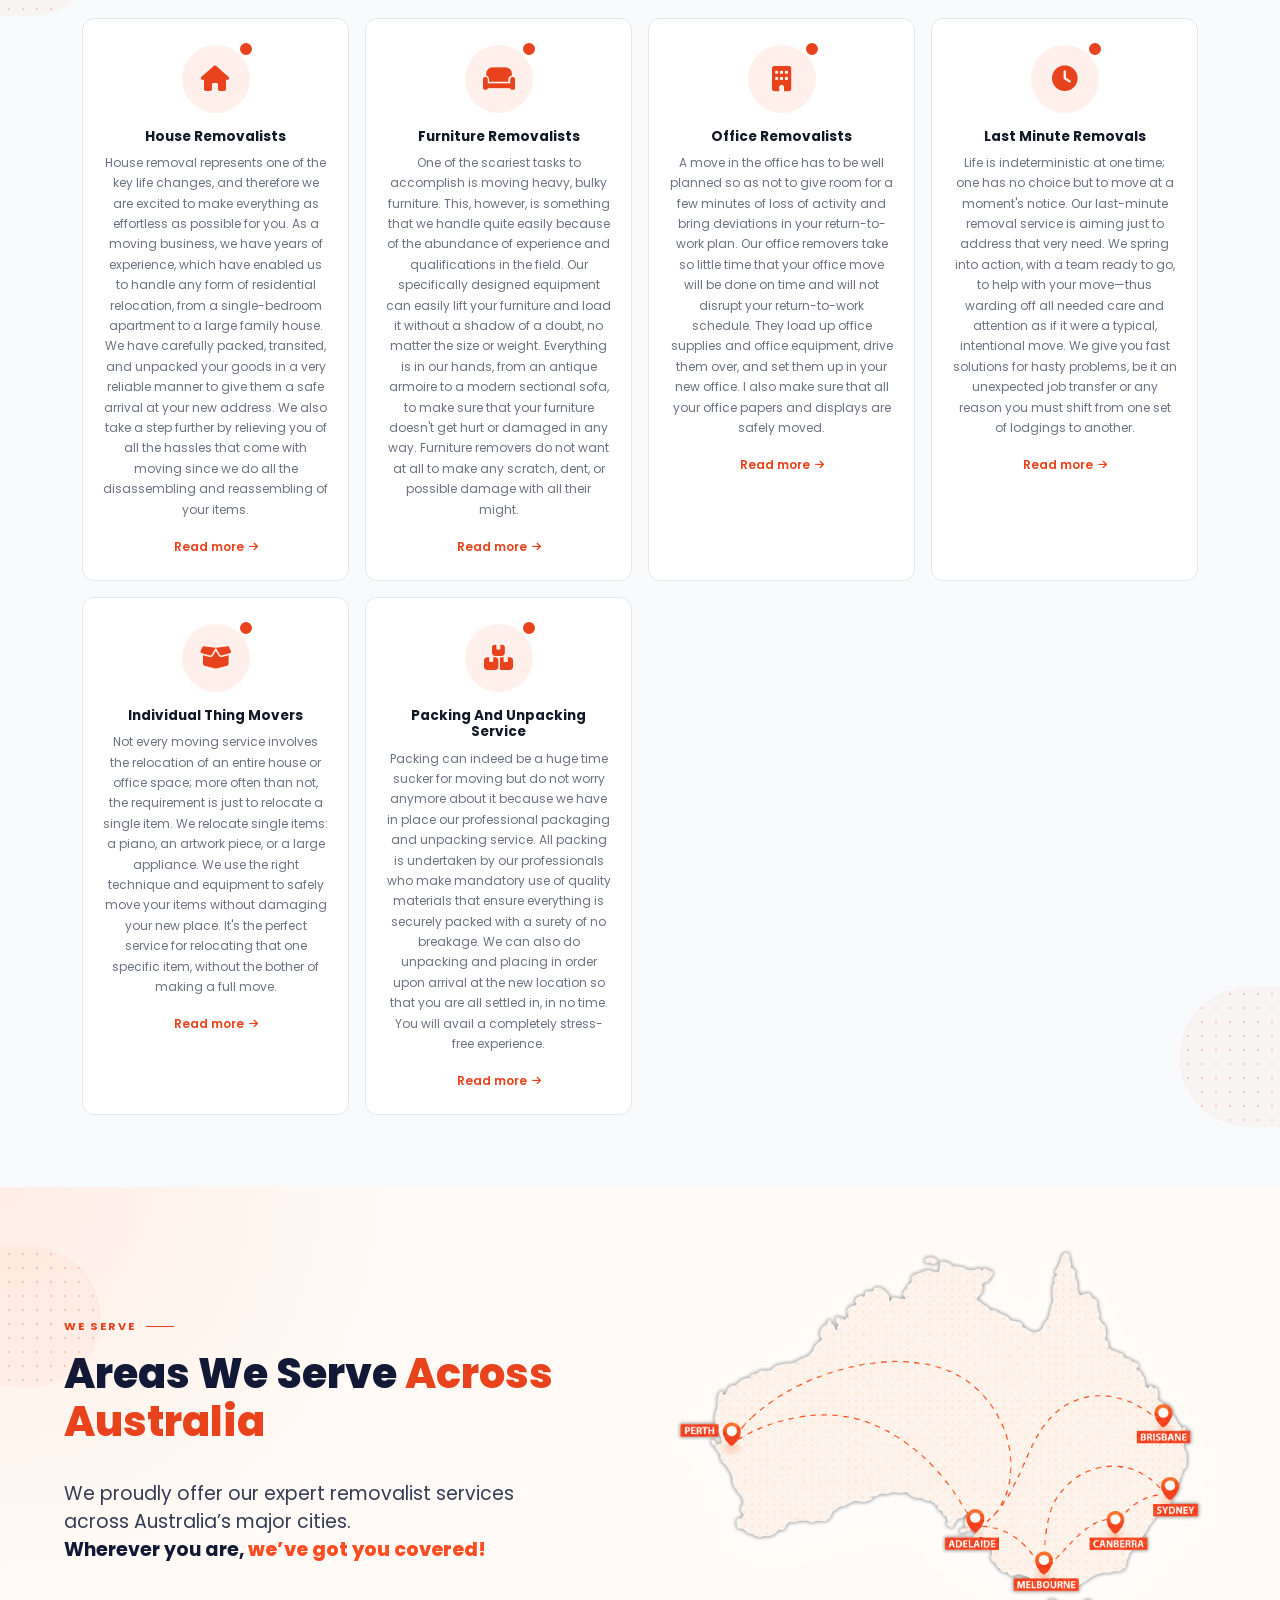
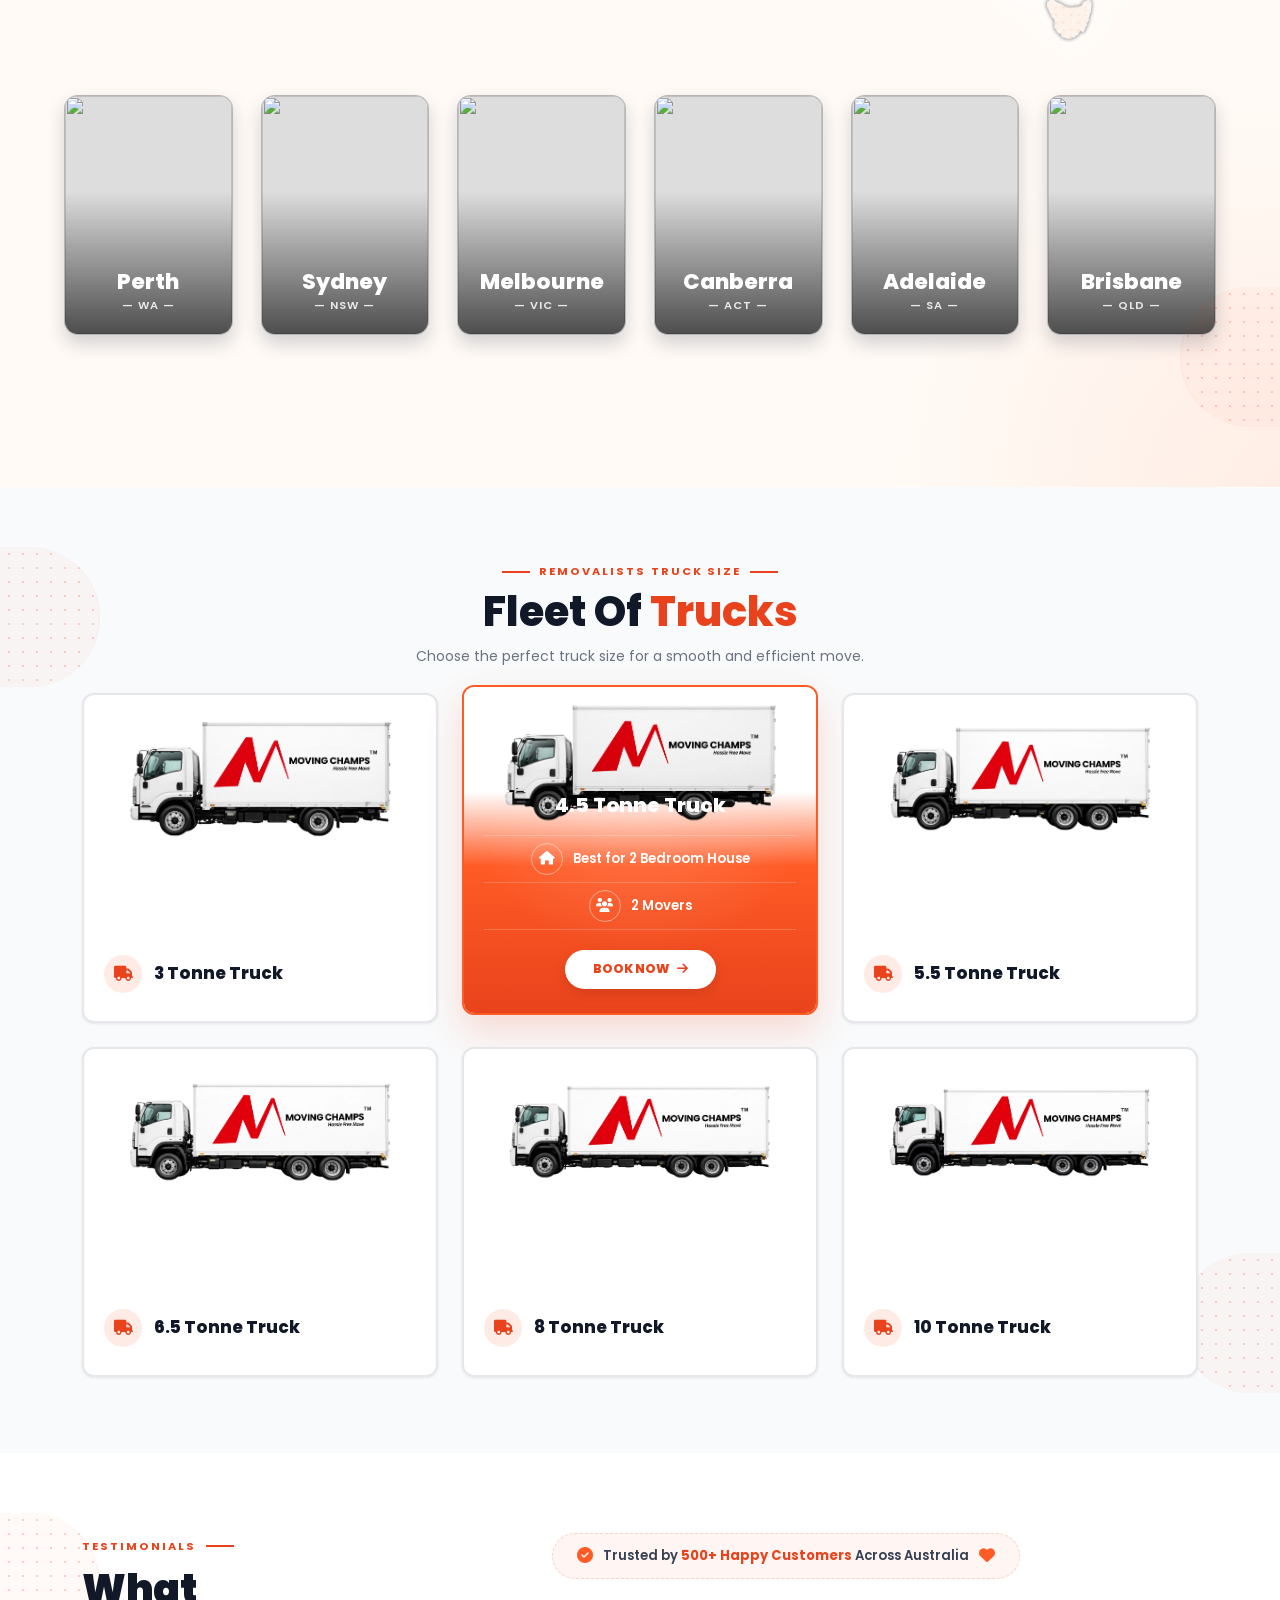
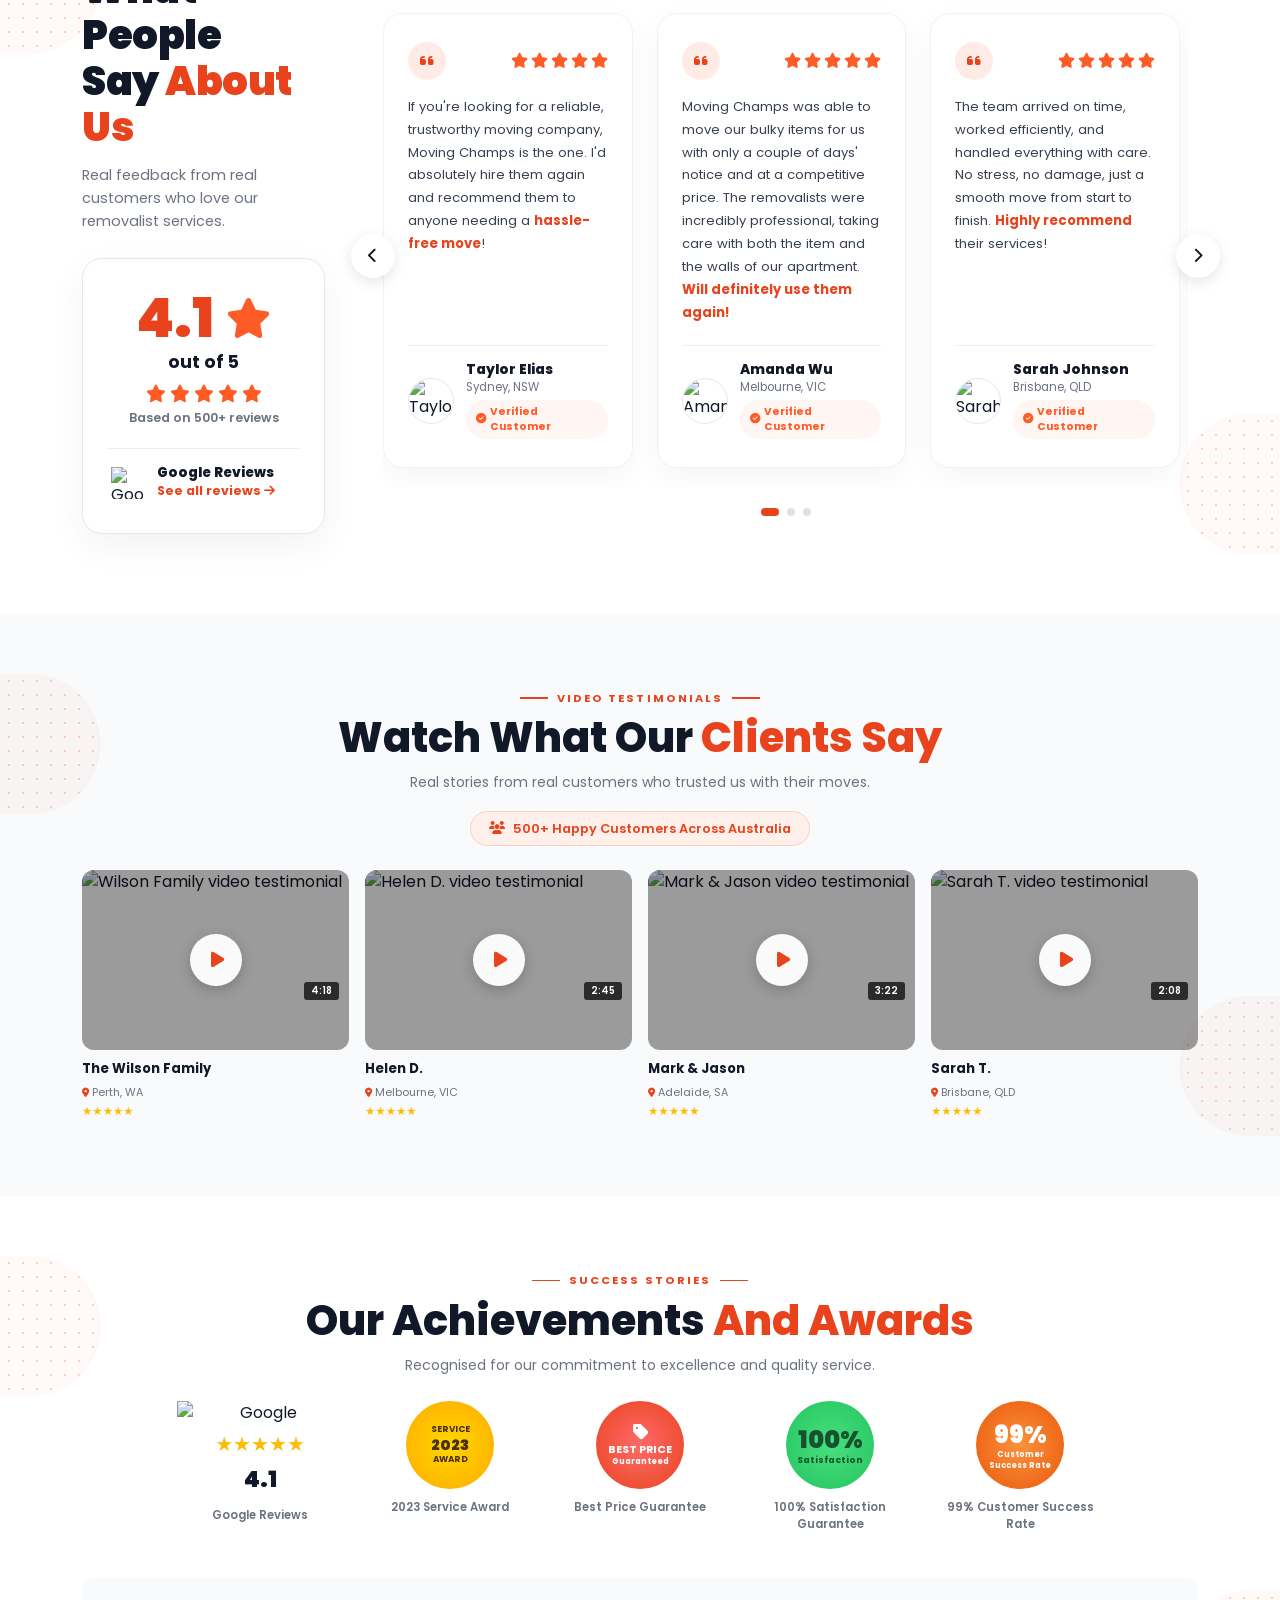
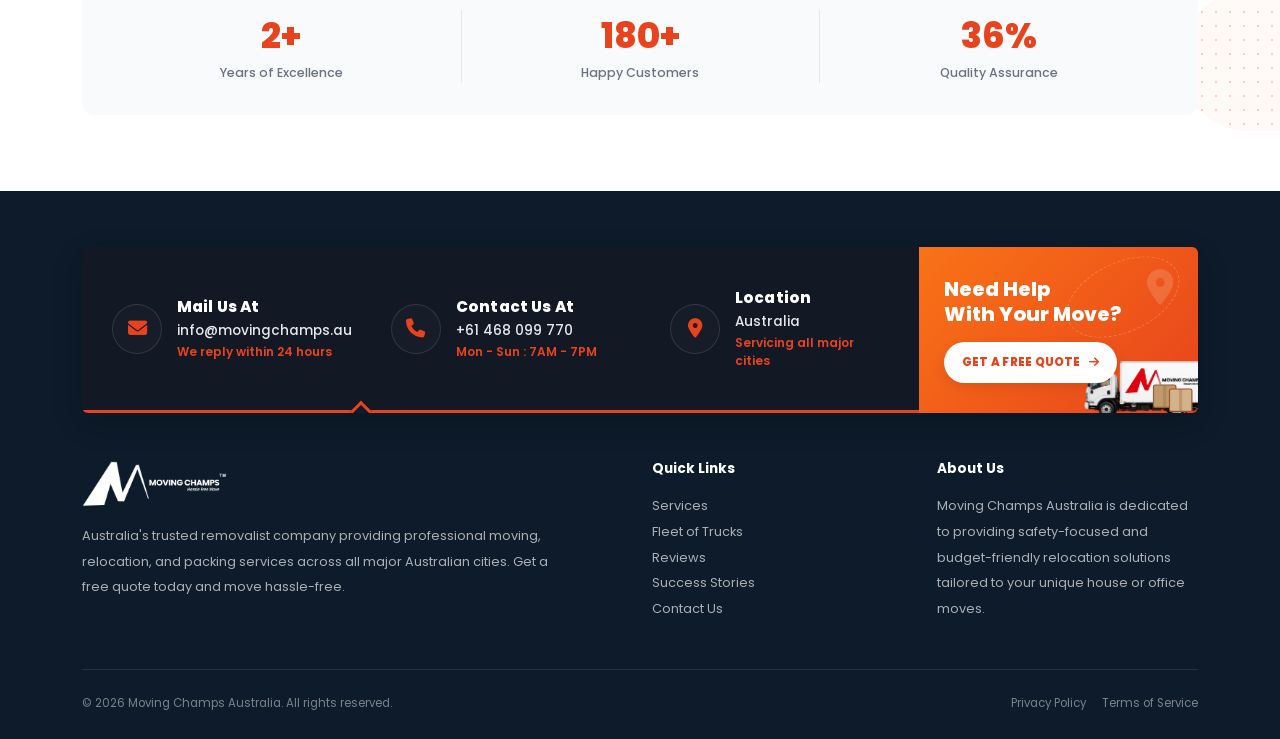
==== commit e2c9fad8: "Change layout to display 4 services per row" ====
--- a/index.html
+++ b/index.html
@@ -19,7 +19,7 @@
     href="https://fonts.googleapis.com/css2?family=Poppins:wght@300;400;500;600;700;800;900&family=Dancing+Script:wght@700&display=swap"
     rel="stylesheet">
   <!-- Site Stylesheet -->
-  <link rel="stylesheet" href="assets/styles.css?v=1781496258">
+  <link rel="stylesheet" href="assets/styles.css?v=1781496303">
 </head>
 
 <body>
@@ -291,9 +291,9 @@
     <h2 class="section-heading text-center mb-2 reveal reveal-delay-1">What We <span style="color:var(--clr-primary);">Offer</span></h2>
     <p class="section-sub text-center mb-4 reveal reveal-delay-2">Professional moving solutions tailored to every need — residential, commercial, or specialized relocations.</p>
  
-    <div class="row g-4">
+    <div class="row g-3">
       <!-- 1. House Removalists -->
-      <div class="col-lg-4 col-md-6 col-12 reveal reveal-delay-1">
+      <div class="col-6 col-md-3 reveal reveal-delay-1">
         <div class="service-card">
           <div class="service-icon-wrap"><i class="fas fa-home"></i></div>
           <h6>House Removalists</h6>
@@ -303,7 +303,7 @@
       </div>
 
       <!-- 2. Furniture Removalists -->
-      <div class="col-lg-4 col-md-6 col-12 reveal reveal-delay-2">
+      <div class="col-6 col-md-3 reveal reveal-delay-2">
         <div class="service-card">
           <div class="service-icon-wrap"><i class="fas fa-couch"></i></div>
           <h6>Furniture Removalists</h6>
@@ -313,7 +313,7 @@
       </div>
 
       <!-- 3. Office Removalists -->
-      <div class="col-lg-4 col-md-6 col-12 reveal reveal-delay-3">
+      <div class="col-6 col-md-3 reveal reveal-delay-3">
         <div class="service-card">
           <div class="service-icon-wrap"><i class="fas fa-building"></i></div>
           <h6>Office Removalists</h6>
@@ -323,7 +323,7 @@
       </div>
 
       <!-- 4. Last Minute Removals -->
-      <div class="col-lg-4 col-md-6 col-12 reveal reveal-delay-1">
+      <div class="col-6 col-md-3 reveal reveal-delay-4">
         <div class="service-card">
           <div class="service-icon-wrap"><i class="fas fa-clock"></i></div>
           <h6>Last Minute Removals</h6>
@@ -333,7 +333,7 @@
       </div>
 
       <!-- 5. Individual Thing Movers -->
-      <div class="col-lg-4 col-md-6 col-12 reveal reveal-delay-2">
+      <div class="col-6 col-md-3 reveal reveal-delay-1">
         <div class="service-card">
           <div class="service-icon-wrap"><i class="fas fa-box-open"></i></div>
           <h6>Individual Thing Movers</h6>
@@ -343,7 +343,7 @@
       </div>
 
       <!-- 6. Packing And Unpacking Service -->
-      <div class="col-lg-4 col-md-6 col-12 reveal reveal-delay-3">
+      <div class="col-6 col-md-3 reveal reveal-delay-2">
         <div class="service-card">
           <div class="service-icon-wrap"><i class="fas fa-boxes"></i></div>
           <h6>Packing And Unpacking Service</h6>
@@ -1082,6 +1082,6 @@
 <!-- Bootstrap 5.3.3 JS bundle (includes Popper) -->
 <script src="https://cdnjs.cloudflare.com/ajax/libs/bootstrap/5.3.3/js/bootstrap.bundle.min.js"></script>
 <!-- Site scripts -->
-<script src="assets/script.js?v=1781496258"></script>
+<script src="assets/script.js?v=1781496303"></script>
 </body>
 </html>
